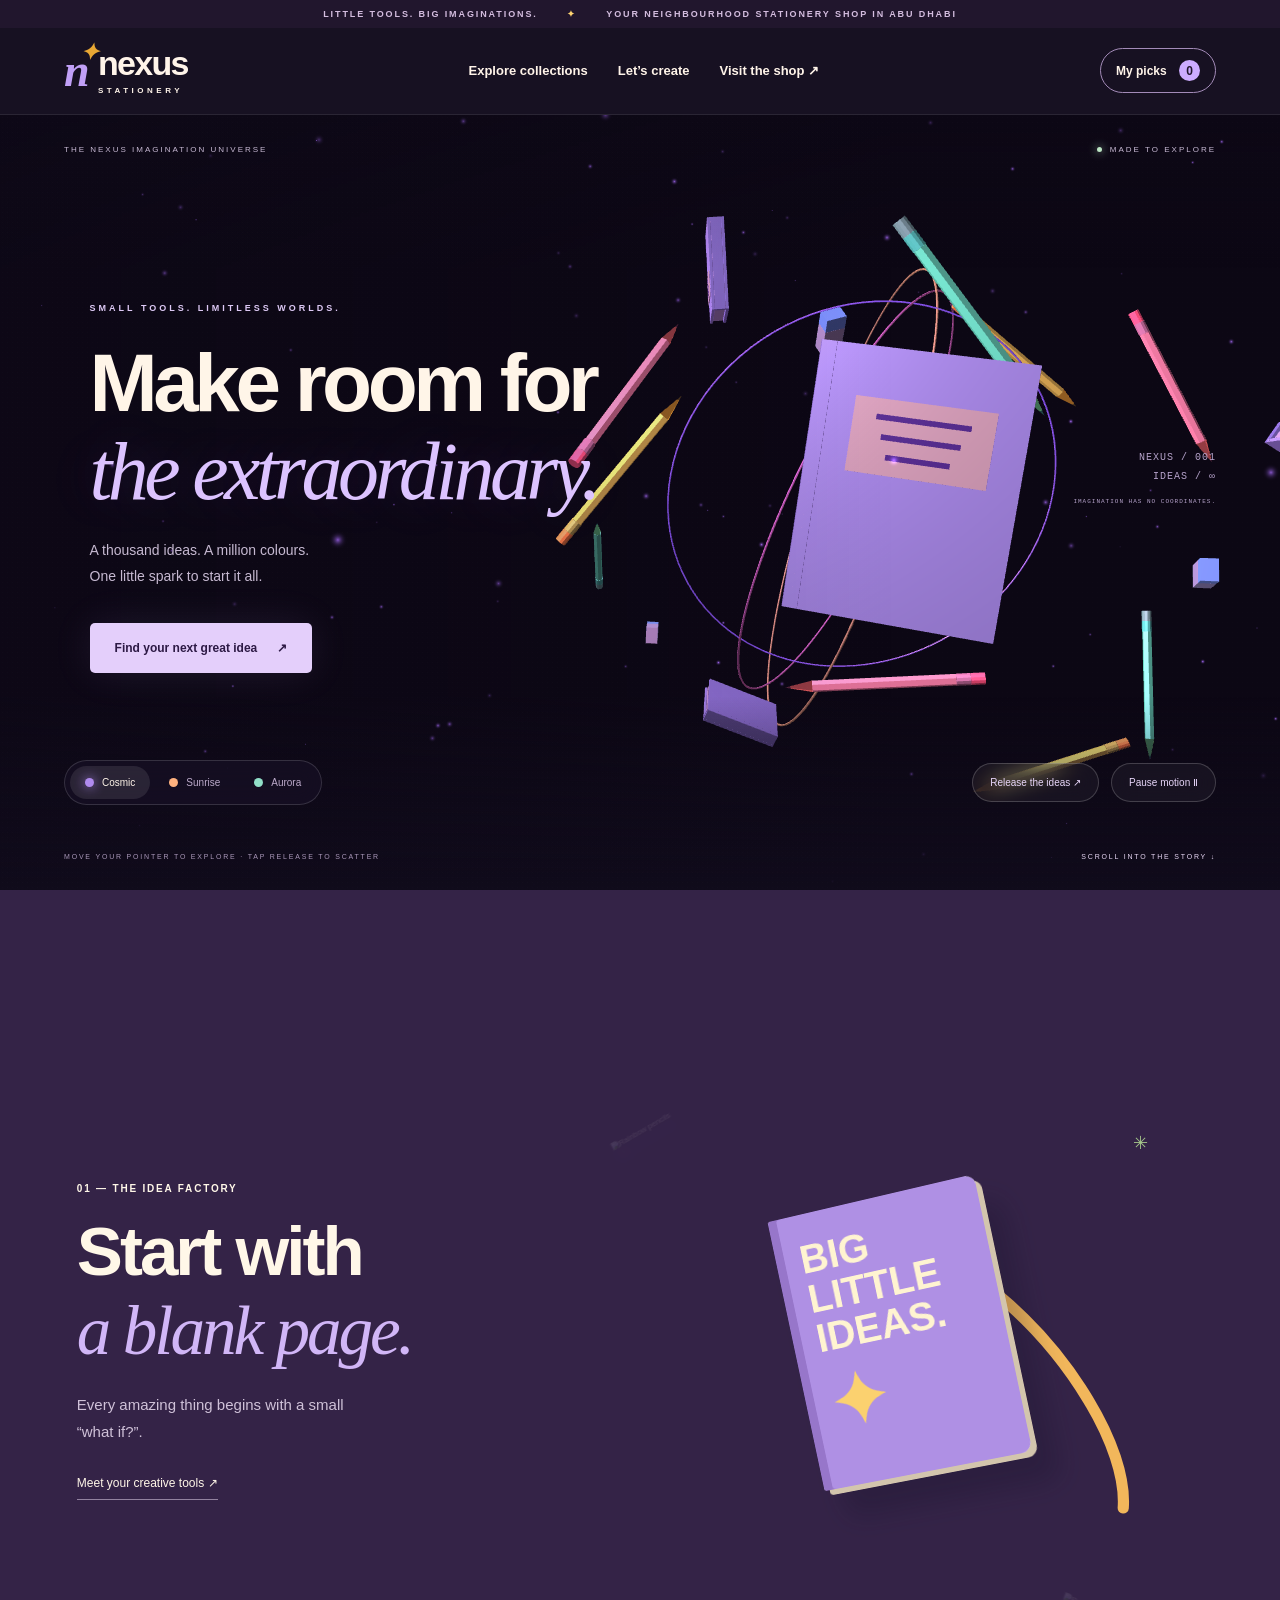
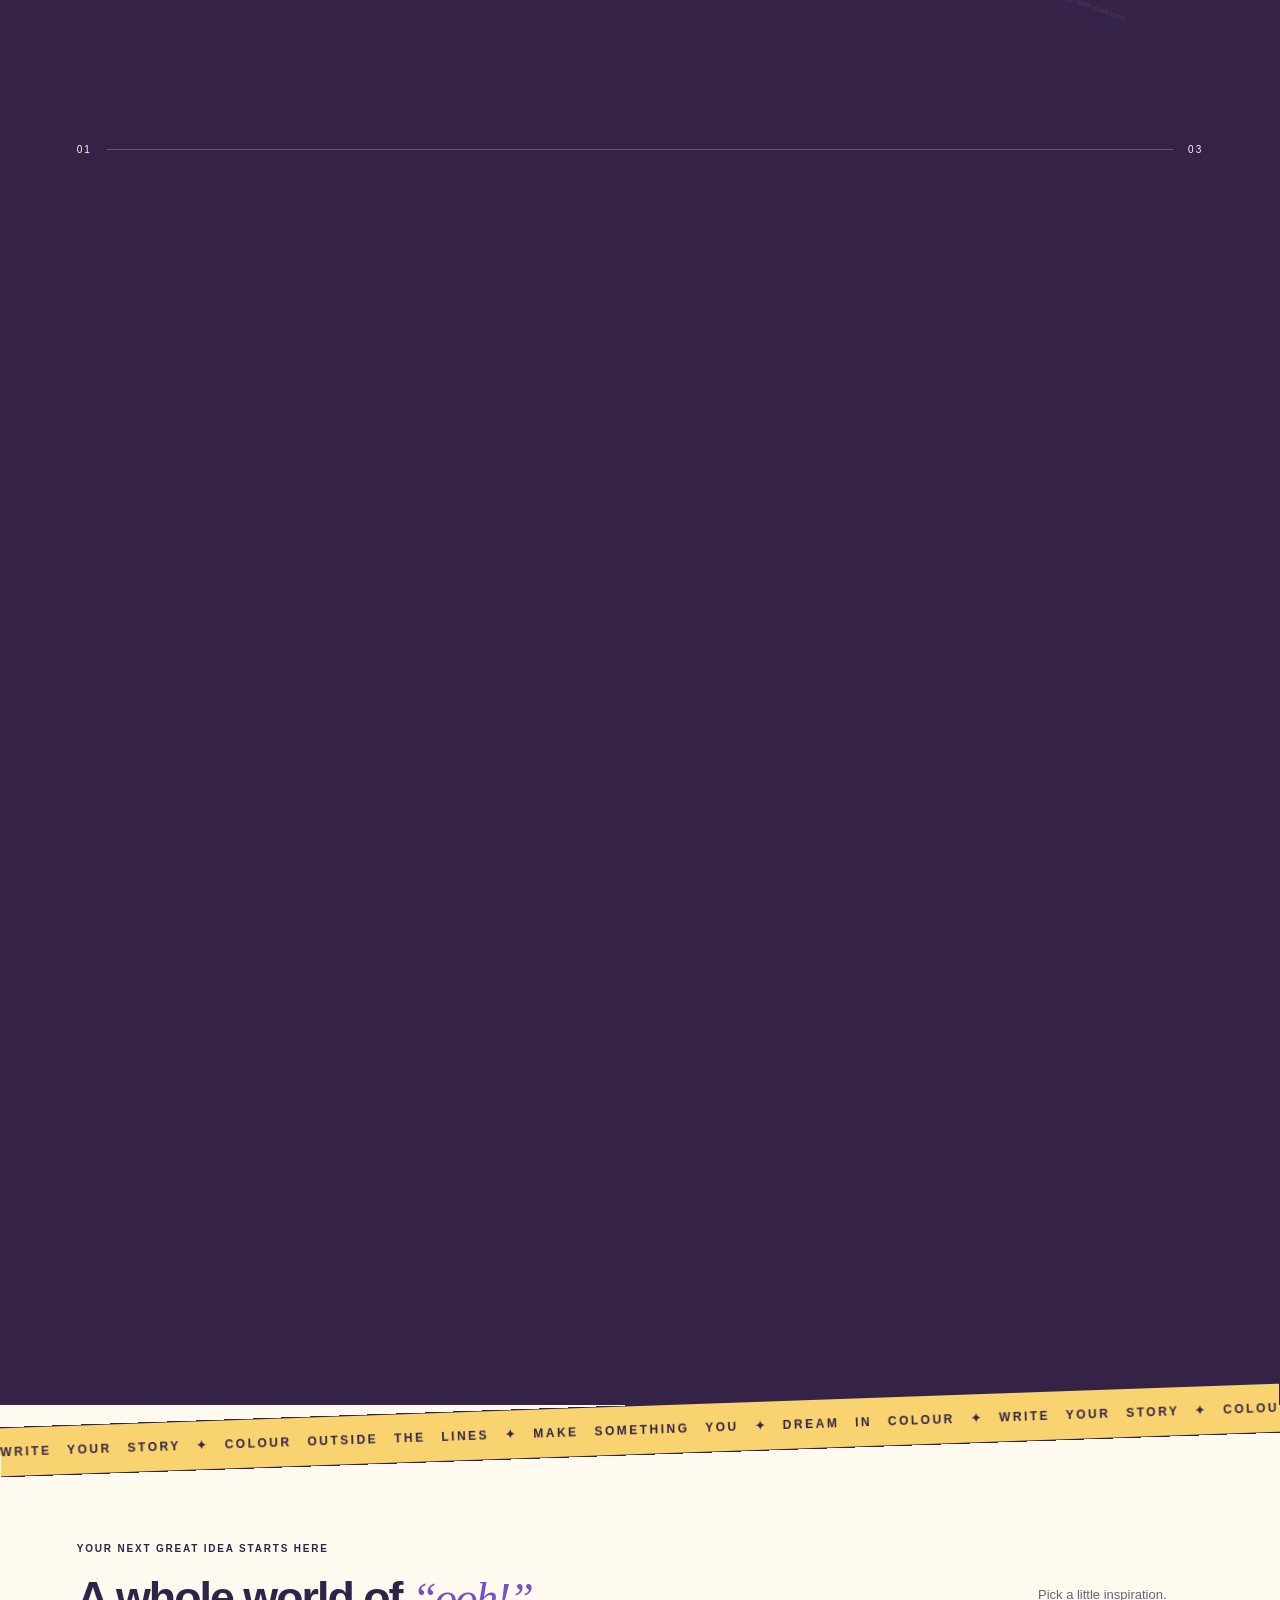
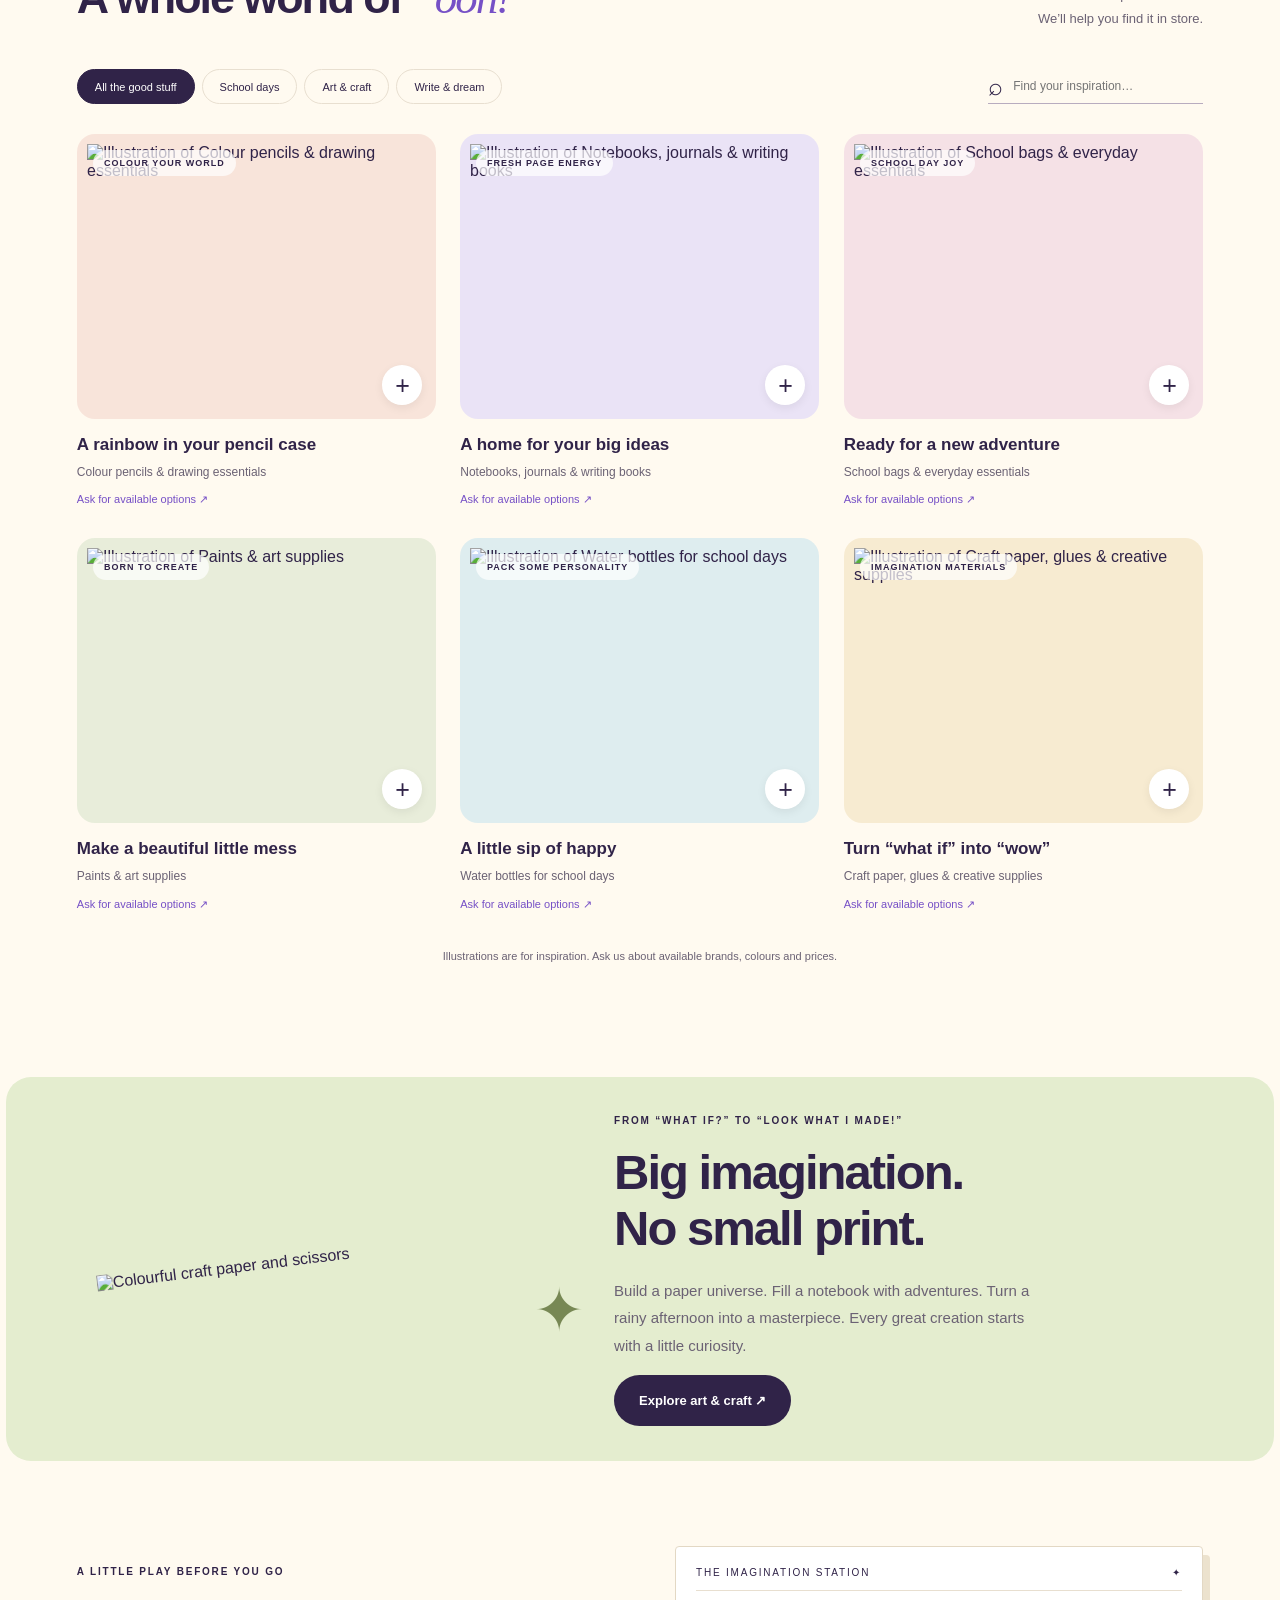
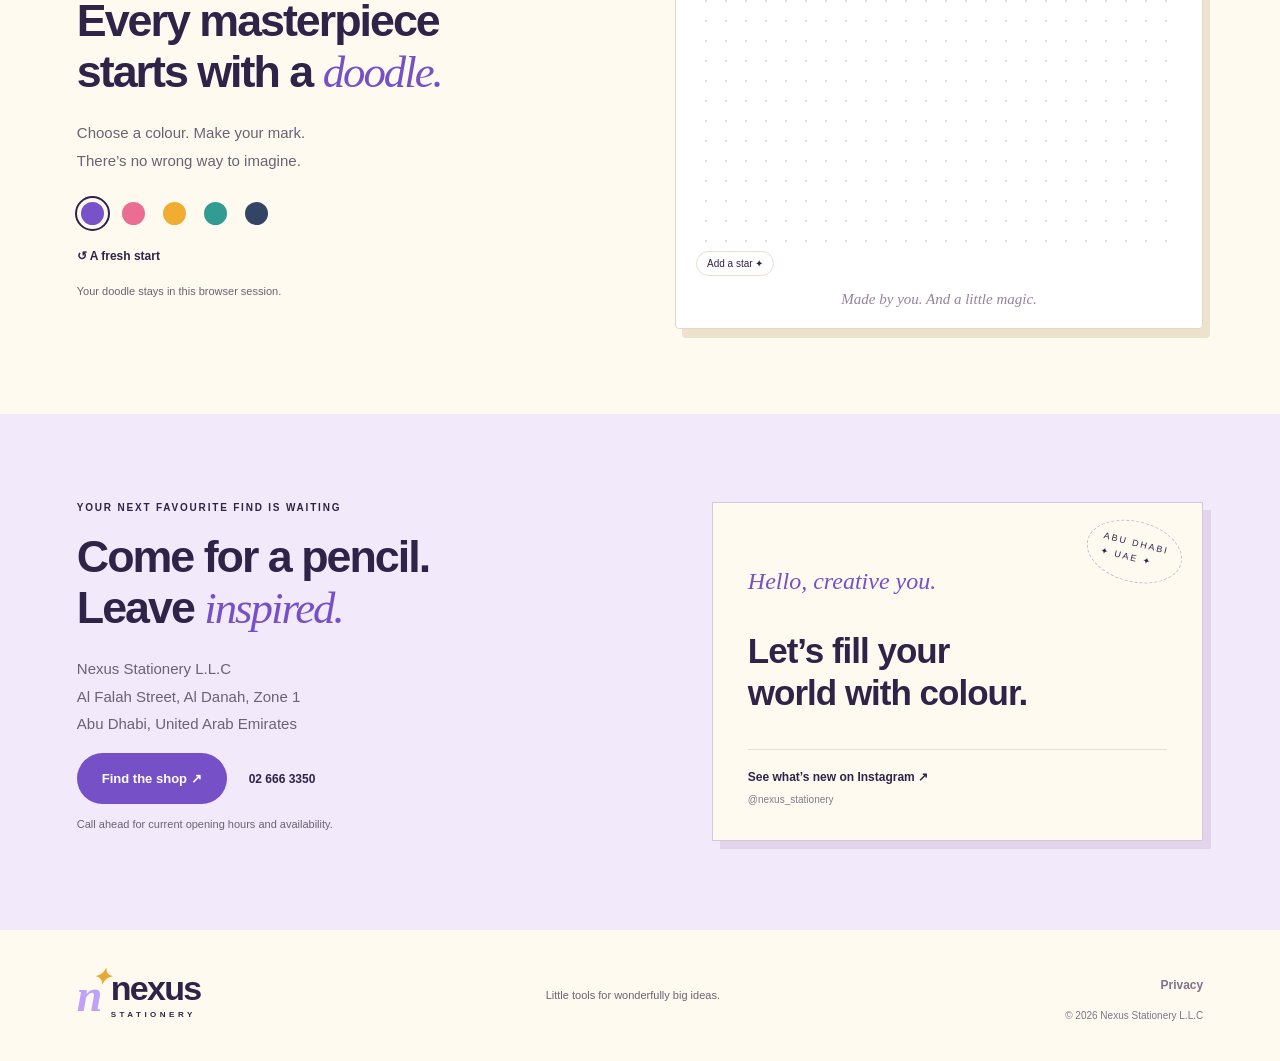
==== index.html @ fa3d4d72 "Add files via upload" ====
<!doctype html><html lang="en"><head><meta charset="utf-8"><meta name="viewport" content="width=device-width, initial-scale=1"><title>Nexus Stationery | A little colour. A lot of possibility.</title><meta name="description" content="Explore school essentials, notebooks, art and craft supplies at Nexus Stationery, Al Falah Street, Abu Dhabi. Create your enquiry list and visit the shop."><meta name="theme-color" content="#fff9ed"><link rel="icon" href="assets/favicon.svg"><link rel="stylesheet" href="style.css"><script src="config.js" defer></script><script src="app.js" defer></script><script src="motion.js" defer></script><link rel="stylesheet" href="motion.css"><link rel="stylesheet" href="universe.css"><script src="universe-software.js" defer></script><script src="universe.js" defer></script></head><body>
<a class="skip" href="#collections">Skip to collections</a><div class="announcement">LITTLE TOOLS. BIG IMAGINATIONS. <span>✦</span> YOUR NEIGHBOURHOOD STATIONERY SHOP IN ABU DHABI</div>
<header><a class="logo" href="#" aria-label="Nexus Stationery home"><span class="logo-icon">n<span>✦</span></span><span>nexus<small>STATIONERY</small></span></a><nav aria-label="Main navigation"><a href="#collections">Explore collections</a><a href="#play">Let’s create</a><a href="#visit">Visit the shop ↗</a></nav><button class="bag-button" id="openBag">My picks <span id="bagCount">0</span></button></header>
<main><section class="universe" id="universe" aria-label="Interactive 3D stationery universe"><canvas id="universeCanvas" aria-label="Animated three-dimensional pencils and notebooks. Use the controls below to change the scene."></canvas><div class="universe-fallback" aria-hidden="true"><img src="assets/pencils.svg" alt=""><img src="assets/notebooks.svg" alt=""><img src="assets/paint.svg" alt=""></div><div class="universe-grain"></div><div class="universe-top"><span>THE NEXUS IMAGINATION UNIVERSE</span><span class="live-label"><i></i> MADE TO EXPLORE</span></div><div class="universe-copy"><div class="eyebrow">SMALL TOOLS. LIMITLESS WORLDS.</div><h1>Make room for<br><em>the extraordinary.</em></h1><p>A thousand ideas. A million colours.<br>One little spark to start it all.</p><a class="button universe-cta" href="#collections">Find your next great idea <span>↗</span></a></div><div class="universe-coordinate" aria-hidden="true">NEXUS / 001<br>IDEAS / ∞<br><span>IMAGINATION HAS NO COORDINATES.</span></div><div class="universe-controls"><div class="world-buttons" role="group" aria-label="Choose colour world"><button class="active" data-world="0" aria-pressed="true"><span class="world-dot violet"></span>Cosmic</button><button data-world="1" aria-pressed="false"><span class="world-dot peach"></span>Sunrise</button><button data-world="2" aria-pressed="false"><span class="world-dot mint"></span>Aurora</button></div><div class="universe-actions"><button id="burstUniverse">Release the ideas ↗</button><button id="pauseUniverse" aria-pressed="false">Pause motion Ⅱ</button></div></div><div class="universe-bottom"><span id="universeHint">MOVE YOUR POINTER TO EXPLORE · TAP RELEASE TO SCATTER</span><a href="#story">SCROLL INTO THE STORY ↓</a></div></section><section class="story-scroll" id="story"><div class="story-sticky"><div class="story-caption"><div class="eyebrow">01 — THE IDEA FACTORY</div><h2 id="storyTitle">Start with<br><em>a blank page.</em></h2><p id="storyDescription">Every amazing thing begins with a small “what if?”.</p><a href="#collections" class="story-link">Meet your creative tools ↗</a></div><div class="story-world" aria-label="Scroll animation of a notebook opening and colours spreading"><div class="colour-cloud cloud-one"></div><div class="colour-cloud cloud-two"></div><svg class="story-strokes" viewBox="0 0 600 600" aria-hidden="true"><path class="stroke-one" d="M70 380C-30 120 500 15 510 250S65 550 160 290S560 340 550 480"/><path class="stroke-two" d="M90 170Q350 500 500 100"/></svg><div class="story-book"><div class="story-page"><span>hello,<br><b>possibility.</b></span><div class="page-doodle">✦</div><small>MADE OF IDEAS. MADE BY YOU.</small></div><div class="story-cover"><span>BIG<br>LITTLE<br>IDEAS.</span><b>✦</b></div></div><img class="story-tool tool-one" src="assets/pencils.svg" alt="Rainbow pencils"><img class="story-tool tool-two" src="assets/craft.svg" alt="Paper craft tools"><span class="story-star">✳</span></div><div class="story-progress"><span id="storyNumber">01</span><div><i></i></div><span>03</span></div></div></section><div class="ticker" aria-hidden="true"><div>WRITE YOUR STORY ✦ COLOUR OUTSIDE THE LINES ✦ MAKE SOMETHING YOU ✦ DREAM IN COLOUR ✦ WRITE YOUR STORY ✦ COLOUR OUTSIDE THE LINES ✦ MAKE SOMETHING YOU ✦ DREAM IN COLOUR ✦</div></div>
<section class="collections section" id="collections"><div class="section-heading"><div><div class="eyebrow">YOUR NEXT GREAT IDEA STARTS HERE</div><h2>A whole world of <em>“ooh!”</em></h2></div><p>Pick a little inspiration.<br>We’ll help you find it in store.</p></div><div class="catalog-tools"><div class="filters" role="group" aria-label="Filter collections"><button class="active" data-filter="All" aria-pressed="true">All the good stuff</button><button data-filter="School" aria-pressed="false">School days</button><button data-filter="Art" aria-pressed="false">Art & craft</button><button data-filter="Writing" aria-pressed="false">Write & dream</button></div><label class="search"><span aria-hidden="true">⌕</span><input type="search" id="search" placeholder="Find your inspiration…" aria-label="Search collections"></label></div><div id="products" class="products"></div><p class="catalog-note">Illustrations are for inspiration. Ask us about available brands, colours and prices.</p></section>
<section class="creative-banner section"><div class="banner-art"><img src="assets/craft.svg" alt="Colourful craft paper and scissors" loading="lazy"><span>✦</span></div><div><div class="eyebrow">FROM “WHAT IF?” TO “LOOK WHAT I MADE!”</div><h2>Big imagination.<br>No small print.</h2><p>Build a paper universe. Fill a notebook with adventures. Turn a rainy afternoon into a masterpiece. Every great creation starts with a little curiosity.</p><button class="button dark" id="artFilter">Explore art & craft ↗</button></div></section>
<section class="play-section section" id="play"><div class="play-copy"><div class="eyebrow">A LITTLE PLAY BEFORE YOU GO</div><h2>Every masterpiece<br>starts with a <em>doodle.</em></h2><p>Choose a colour. Make your mark.<br>There’s no wrong way to imagine.</p><div class="swatches" role="group" aria-label="Drawing colours"><button style="--swatch:#7951c9" data-color="#7951c9" aria-label="Purple" aria-pressed="true" class="selected"></button><button style="--swatch:#eb6d94" data-color="#eb6d94" aria-label="Pink" aria-pressed="false"></button><button style="--swatch:#f0ad32" data-color="#f0ad32" aria-label="Yellow" aria-pressed="false"></button><button style="--swatch:#329c92" data-color="#329c92" aria-label="Teal" aria-pressed="false"></button><button style="--swatch:#344465" data-color="#344465" aria-label="Navy" aria-pressed="false"></button></div><button class="text-button" id="clearCanvas">↺ A fresh start</button><p class="small">Your doodle stays in this browser session.</p></div><div class="drawing-paper"><div class="paper-top"><span>THE IMAGINATION STATION</span><span>✦</span></div><canvas id="doodle" aria-label="Freehand doodle canvas. Use a mouse or touch to draw."></canvas><button id="stamp" class="stamp">Add a star ✦</button><span class="paper-caption">Made by you. And a little magic.</span></div></section>
<section class="visit section" id="visit"><div><div class="eyebrow">YOUR NEXT FAVOURITE FIND IS WAITING</div><h2>Come for a pencil.<br>Leave <em>inspired.</em></h2><p>Nexus Stationery L.L.C<br>Al Falah Street, Al Danah, Zone 1<br>Abu Dhabi, United Arab Emirates</p><div class="visit-actions"><a class="button primary" href="https://www.google.com/maps/search/?api=1&query=Nexus+Stationery+Al+Falah+Abu+Dhabi" target="_blank" rel="noopener">Find the shop ↗</a><a class="text-button" href="tel:+97126663350">02 666 3350</a></div><p class="small">Call ahead for current opening hours and availability.</p></div><div class="visit-card"><span class="postmark">ABU DHABI<br>✦ UAE ✦</span><span class="handwritten">Hello, creative you.</span><h3>Let’s fill your<br>world with colour.</h3><a href="https://www.instagram.com/nexus_stationery/" target="_blank" rel="noopener">See what’s new on Instagram ↗<small>@nexus_stationery</small></a></div></section></main>
<footer><a class="logo" href="#"><span class="logo-icon">n<span>✦</span></span><span>nexus<small>STATIONERY</small></span></a><p>Little tools for wonderfully big ideas.</p><div><button id="privacyButton" class="text-button">Privacy</button><span>© <span id="year"></span> Nexus Stationery L.L.C</span></div></footer>
<dialog id="bagDialog"><div class="dialog-head"><div><div class="eyebrow">YOUR LITTLE COLLECTION</div><h2>Happy picks <span>✦</span></h2></div><button class="close" data-close="bagDialog" aria-label="Close enquiry bag">×</button></div><p>Save your favourites, then ask us about prices and availability. This is an enquiry list, not a placed order.</p><div id="bagItems"></div><label class="notes-label" for="notes">Anything else? <span>(optional)</span></label><textarea id="notes" maxlength="700" placeholder="Preferred colours, brand, or your school list…"></textarea><button id="copyEnquiry" class="button primary wide">Copy my enquiry ↗</button><a id="enquiryLink" class="button outline wide" href="https://www.instagram.com/nexus_stationery/" target="_blank" rel="noopener">Open Instagram to send enquiry ↗</a><p class="small">Copy your list and paste it into a message to the shop. Availability, payment and collection or delivery are confirmed directly with the shop.</p><textarea id="copyFallback" readonly hidden aria-label="Your enquiry text"></textarea></dialog>
<dialog id="privacyDialog"><div class="dialog-head"><h2>Your privacy</h2><button class="close" data-close="privacyDialog" aria-label="Close privacy information">×</button></div><p>This website uses no analytics or advertising cookies. Your enquiry bag is saved only in this browser’s local storage. Doodles and enquiry notes are not uploaded to a server.</p><p>When you choose to open Instagram, maps or WhatsApp (if enabled), those services apply their own privacy policies. No enquiry is sent automatically.</p><button id="clearData" class="button outline">Clear my saved picks</button></dialog><div id="toast" role="status" aria-live="polite"></div><div id="confetti" aria-hidden="true"></div></body></html>
---- style.css ----
:root{--ink:#302348;--purple:#7650c6;--pink:#e97b9b;--cream:#fffaf0;--line:#e8dfd0}*{box-sizing:border-box}html{scroll-behavior:smooth;scroll-padding-top:110px}body{margin:0;background:var(--cream);color:var(--ink);font-family:"Trebuchet MS",Arial,sans-serif}button,input,textarea{font:inherit}button,a{-webkit-tap-highlight-color:transparent}button{cursor:pointer}a{color:inherit;text-decoration:none}button:focus-visible,a:focus-visible,input:focus-visible,textarea:focus-visible{outline:3px solid #a17ae5;outline-offset:5px}button{color:inherit}.announcement{background:#7650c6;color:white;text-align:center;font-size:10px;font-weight:bold;letter-spacing:1.9px;padding:12px 20px}.announcement span{padding:0 25px;color:#ffd471}header{max-width:1440px;margin:auto;display:flex;align-items:center;justify-content:space-between;padding:23px 6%;gap:25px}.logo{display:flex;align-items:center;gap:10px;font-size:34px;font-weight:900;letter-spacing:-1.7px;line-height:.9}.logo small{display:block;font-size:8px;letter-spacing:3.5px;margin-top:8px}.logo-icon{position:relative;font-size:46px;color:var(--purple);font-family:Georgia,serif;font-style:italic}.logo-icon span{position:absolute;font-size:23px;color:#e9a834;top:-7px;right:-9px}nav{display:flex;gap:30px;font-size:13px;font-weight:bold}nav a:hover{color:var(--purple)}.bag-button{background:none;border:1px solid var(--ink);border-radius:24px;padding:11px 15px;font-size:12px;font-weight:bold}.bag-button span{display:inline-grid;place-items:center;background:var(--ink);color:white;width:21px;height:21px;border-radius:50%;margin-left:9px}.hero{max-width:1440px;margin:auto;display:grid;grid-template-columns:1fr 1fr;min-height:610px;padding:45px 6% 60px;align-items:center;overflow:hidden}.eyebrow{font-size:10px;font-weight:bold;letter-spacing:1.8px;line-height:1.7}.little-star{font-size:20px;color:#d29b36;margin-right:7px}h1{font-size:clamp(60px,7vw,104px);letter-spacing:-6px;line-height:1.03;margin:24px 0;font-weight:900}.purple{color:var(--purple)}.pink{color:var(--pink)}.sun{position:relative}.sun:before{content:'✧';position:absolute;top:-.45em;left:-.12em;color:#edb040;font-size:.65em}p{font-size:15px;line-height:1.85;color:#6b6274}.hero-copy>p{max-width:390px}.hero-actions{display:flex;align-items:center;gap:20px;margin-top:30px;flex-wrap:wrap}.button{display:inline-flex;justify-content:center;align-items:center;gap:20px;border-radius:40px;padding:17px 24px;font-size:13px;font-weight:bold;border:1px solid transparent;transition:transform .2s,box-shadow .2s}.button:hover{transform:translateY(-3px);box-shadow:0 7px 0 #30234816}.primary{background:var(--purple);color:white}.dark{background:var(--ink);color:white}.outline{background:transparent;border-color:var(--line)}.text-button{border:0;background:none;padding:8px 0;font-size:12px;font-weight:bold}.text-button:hover{text-decoration:underline}.hero-note{font-size:11px;margin-top:35px;color:#756b79}.hero-note span{font-size:25px;margin-right:8px}.hero-art{height:470px;position:relative}.orbit{width:400px;height:400px;background:#eee3f9;border-radius:50%;position:absolute;left:15%;top:6%;background-image:radial-gradient(#c6b0e5 1px,transparent 1px);background-size:19px 19px}.hero-art img{position:absolute;filter:drop-shadow(0 16px 14px #5c397b13)}.hero-book{width:350px;left:18%;top:55px;z-index:2;--r:-5deg}.hero-pencil{width:235px;left:-7%;top:0;--r:-22deg;animation-delay:-2s!important;z-index:3}.hero-paint{width:250px;right:-12%;bottom:-12px;--r:15deg;animation-delay:-4s!important;z-index:3}.floating{animation:float 6s ease-in-out infinite}.star{position:absolute;color:#e7b149;z-index:4}.star1{font-size:65px;right:10%;top:3%;animation:spin 20s linear infinite}.star2{font-size:56px;left:4%;bottom:10%}.scribble{position:absolute;right:-4%;top:100px;font:italic 23px Georgia;transform:rotate(12deg);z-index:5}.sticker{position:absolute;bottom:25px;left:22%;border:1px dashed #8b8055;background:#ffe391;width:112px;height:112px;border-radius:50%;display:flex;flex-direction:column;justify-content:center;text-align:center;transform:rotate(-15deg);z-index:5;font-size:23px}.sticker b{font-size:12px}.loop{position:absolute;bottom:0;right:40%;font-size:100px;color:#aa92d0;transform:rotate(-20deg)}.ticker{overflow:hidden;background:#f9d36f;border-top:1px solid #302348;border-bottom:1px solid #302348;transform:rotate(-1deg);padding:17px 0}.ticker div{width:max-content;font-weight:bold;letter-spacing:2.5px;font-size:12px;word-spacing:10px;animation:marquee 40s linear infinite}.section{max-width:1440px;margin:auto;padding:85px 6%}.section-heading{display:flex;justify-content:space-between;align-items:end;gap:25px}h2{font-size:clamp(30px,3.5vw,49px);letter-spacing:-2px;line-height:1.15;margin:15px 0 20px}h2 em{font-family:Georgia,serif;font-weight:normal;color:var(--purple)}.section-heading p{font-size:13px}.catalog-tools{display:flex;justify-content:space-between;gap:20px;flex-wrap:wrap;margin:25px 0 30px}.filters{display:flex;gap:7px;flex-wrap:wrap}.filters button{border:1px solid var(--line);border-radius:25px;padding:10px 17px;background:transparent;font-size:11px}.filters button.active{background:var(--ink);color:white;border-color:var(--ink)}.search{display:flex;align-items:center;border-bottom:1px solid #b8acbf;gap:10px}.search span{font-size:25px}.search input{border:0;background:none;padding:10px 0;width:190px;font-size:12px;color:var(--ink)}.products{display:grid;grid-template-columns:repeat(3,1fr);gap:32px 24px}.product-image{position:relative;border-radius:18px;overflow:hidden;height:285px;background:var(--bg)}.product-image img{width:100%;height:100%;object-fit:contain;padding:10px;transition:transform .5s}.product:hover img{transform:translateY(-9px) rotate(-4deg) scale(1.04)}.product-tag{position:absolute;top:16px;left:16px;font-size:9px;font-weight:bold;letter-spacing:1px;background:#ffffffb5;border-radius:20px;padding:8px 11px}.add{position:absolute;right:14px;bottom:14px;width:40px;height:40px;background:white;border:0;border-radius:50%;font-size:25px;box-shadow:0 3px 10px #0001}.add:hover{background:var(--purple);color:white}.product h3{font-size:17px;margin:16px 0 6px}.product p{font-size:12px;margin:0}.availability{display:block;color:var(--purple);font-size:11px;margin-top:10px}.catalog-note{font-size:11px;text-align:center;margin-top:28px}.creative-banner{max-width:1268px;background:#e4edcf;border-radius:25px;display:grid;grid-template-columns:1fr 1.1fr;padding:35px 7%;align-items:center;margin:15px auto 0}.creative-banner p{max-width:430px}.banner-art{position:relative}.banner-art img{width:90%;max-width:360px;transform:rotate(-7deg)}.banner-art span{position:absolute;right:30px;top:15px;font-size:60px;color:#778854}.creative-banner h2{font-size:49px}.play-section{display:grid;grid-template-columns:1fr 1fr;align-items:center;gap:70px}.swatches{display:flex;gap:10px;margin:24px 0 12px}.swatches button{width:31px;height:31px;border-radius:50%;border:4px solid var(--cream);background:var(--swatch)}.swatches .selected{outline:2px solid var(--ink)}.small{font-size:11px;line-height:1.7}.drawing-paper{position:relative;transform:rotate(2deg);border:1px solid #e3d8c4;border-radius:4px;background:white;box-shadow:7px 9px 0 #ece2ce;padding:20px}.paper-top{display:flex;justify-content:space-between;font-size:10px;letter-spacing:1.8px;border-bottom:1px solid var(--line);padding-bottom:12px}.drawing-paper canvas{display:block;width:100%;height:260px;touch-action:none;background-image:radial-gradient(#ddd 1px,transparent 1px);background-size:20px 20px;cursor:crosshair}.paper-caption{display:block;text-align:center;font:italic 15px Georgia;color:#94849d;margin-top:15px}.stamp{border:1px solid var(--line);background:white;border-radius:20px;font-size:10px;padding:6px 10px}.visit{background:#f2eafa;display:grid;grid-template-columns:1.15fr 1fr;gap:70px;align-items:center}.visit-actions{display:flex;gap:22px;align-items:center;flex-wrap:wrap}.visit-card{position:relative;background:#fffaf0;padding:65px 35px 35px;transform:rotate(-4deg);border:1px solid #d7c7de;box-shadow:8px 8px 0 #e2d5eb}.postmark{position:absolute;right:20px;top:18px;font-size:9px;line-height:1.7;letter-spacing:2px;border:1px dashed #cbb8d8;border-radius:50%;padding:14px;transform:rotate(14deg)}.handwritten{font:italic 24px Georgia;color:var(--purple)}.visit-card h3{font-size:35px;letter-spacing:-1px;line-height:1.2}.visit-card a{font-size:12px;font-weight:bold;border-top:1px solid var(--line);display:block;padding-top:20px}.visit-card small{display:block;margin-top:10px;font-weight:normal;color:#87798e}footer{max-width:1440px;margin:auto;display:flex;align-items:center;gap:30px;justify-content:space-between;padding:40px 6%}footer p{font-size:11px}footer>div{display:flex;flex-direction:column;font-size:10px;color:#807389;align-items:end;gap:10px}dialog{border:0;border-radius:22px;color:var(--ink);background:var(--cream);width:min(560px,94vw);max-height:90dvh;padding:30px;box-shadow:0 20px 100px #23113630}dialog::backdrop{background:#30234870;backdrop-filter:blur(4px)}.dialog-head{display:flex;justify-content:space-between;align-items:start}.dialog-head h2{font-size:32px}.close{border:0;background:none;font-size:30px;padding:0 5px}.dialog-head h2 span{color:#d5a644}dialog p{font-size:12px}.bag-row{display:flex;align-items:center;gap:12px;border-top:1px solid var(--line);padding:12px 0}.bag-row img{width:50px;height:60px;border-radius:8px;background:#eee5f5}.bag-row b{font-size:13px}.bag-row .quantity{display:flex;align-items:center;gap:12px;margin-left:auto}.quantity button{border:1px solid var(--line);border-radius:50%;background:white;width:28px;height:28px}.remove{border:0;background:none;font-size:11px}.notes-label{display:block;font-size:12px;margin:22px 0 10px}.notes-label span{color:#807389}textarea{width:100%;border:1px solid var(--line);border-radius:10px;background:white;padding:12px;min-height:85px;resize:vertical;font-size:12px}.wide{width:100%;margin-top:12px}#toast{position:fixed;bottom:22px;left:50%;transform:translate(-50%,20px);background:var(--ink);color:white;border-radius:30px;padding:14px 25px;font-size:12px;opacity:0;pointer-events:none;z-index:100;transition:.3s;width:max-content;max-width:90vw}#toast.visible{transform:translate(-50%,0);opacity:1}#confetti{position:fixed;inset:0;pointer-events:none;z-index:99;overflow:hidden}.confetto{position:absolute;animation:fall 1.7s ease-out forwards}.skip{position:absolute;left:10px;top:-100px;background:white;z-index:200;padding:15px}.skip:focus{top:10px}.empty{grid-column:1/-1;text-align:center;padding:40px}body.modal-open{overflow:hidden}@keyframes float{0%,100%{transform:translateY(0) rotate(var(--r,0deg))}50%{transform:translateY(-18px) rotate(calc(var(--r,0deg) + 3deg))}}@keyframes spin{to{transform:rotate(360deg)}}@keyframes marquee{to{transform:translateX(-50%)}}@keyframes fall{from{transform:translateY(-30px) rotate(0);opacity:1}to{transform:translateY(95vh) rotate(340deg);opacity:0}}@media(min-width:1600px){.hero{min-height:680px}}@media(max-width:950px){nav{gap:15px;font-size:11px}h1{font-size:70px}.hero-art{transform:scale(.85);transform-origin:center}.hero{padding-top:15px;min-height:540px}.hero-actions{gap:10px}.products{gap:25px 15px}.product-image{height:230px}.creative-banner{margin:0 5%}.creative-banner h2{font-size:38px}.play-section,.visit{gap:35px}.hero-book{left:4%}.hero-pencil{left:-25%}.orbit{left:0}.scribble{right:-15%}}@media(max-width:650px){.announcement{font-size:8px;letter-spacing:1px;line-height:1.8}.announcement span{padding:0 6px}header{padding:22px 6%;flex-wrap:wrap;gap:20px}.logo{font-size:29px}nav{order:3;width:100%;justify-content:space-between;padding-top:6px}h1{font-size:70px;letter-spacing:-4px}.hero{grid-template-columns:1fr;padding:20px 6% 30px}.hero-copy>p{font-size:14px;max-width:360px}.hero-art{height:365px;transform:scale(.85);margin:0 -5%}.hero-book{width:310px;left:15%;top:25px}.hero-pencil{width:190px;left:-2%;top:-10px}.hero-paint{width:210px;right:-5%;bottom:-35px}.orbit{height:320px;width:320px;left:15%;top:4%}.scribble{right:-3%;top:70px;font-size:20px}.sticker{left:14%;bottom:-15px;width:95px;height:95px}.hero-note{margin-top:20px}.star1{right:8%}.star2{left:-1%;bottom:0}.section{padding:55px 6%}.section-heading{display:block}.section-heading p{margin:0 0 20px}h2{font-size:35px}.catalog-tools{margin-top:20px}.search{width:100%}.search input{width:100%}.filters{gap:6px}.filters button{font-size:10px;padding:9px 11px}.products{grid-template-columns:repeat(2,1fr);gap:25px 14px}.product-image{height:185px;border-radius:13px}.product-image img{padding:0}.product h3{font-size:14px}.product p{font-size:11px}.product-tag{font-size:7px;padding:6px;top:10px;left:10px}.add{width:32px;height:32px;font-size:21px;bottom:10px;right:10px}.creative-banner{grid-template-columns:1fr;padding:30px 7%}.banner-art{text-align:center;height:220px}.banner-art img{height:240px;width:240px}.creative-banner h2{font-size:36px}.play-section,.visit{grid-template-columns:1fr;gap:30px}.drawing-paper{margin:5px 4px 15px}.visit-card{margin:15px 5px}.visit-card h3{font-size:32px}footer{flex-wrap:wrap;padding:35px 6%;gap:18px}footer>div{align-items:start;width:100%}.hero-actions .button{padding:15px 20px}dialog{padding:23px}.bag-row{gap:7px}.bag-row b{font-size:11px}.bag-row .quantity{gap:7px}.remove{font-size:10px}}@media(prefers-reduced-motion:reduce){*,*::before,*::after{animation:none!important;transition:none!important;scroll-behavior:auto!important}.confetto{display:none}}
@media(max-width:650px){h1{font-size:clamp(44px,13.5vw,60px);letter-spacing:-3px}.hero-copy .eyebrow{font-size:9px;letter-spacing:1.3px}}
---- motion.css ----
/* Original motion direction: an imaginative desk, opening into a paper universe. */
body{overflow-x:clip}header{position:relative;z-index:20}.motion-hero{position:relative;display:block;max-width:none;min-height:960px;padding:45px 6% 0;background:#f9f4e9;isolation:isolate;overflow:hidden}.motion-hero .hero-copy{position:relative;text-align:center;z-index:5;pointer-events:none}.motion-hero .hero-copy a,.motion-hero .hero-copy button{pointer-events:auto}.motion-hero h1{font-size:clamp(52px,6.7vw,100px);line-height:.96;letter-spacing:-5px;margin:28px auto 24px}.motion-hero h1 .line{display:block}.motion-hero h1 .line:first-child{font-size:.65em;letter-spacing:-3px;margin-bottom:8px}.dream-word{color:#7852cf;font-family:Georgia,serif;font-style:italic;font-weight:normal}.period{color:#f1809e}.motion-hero .hero-copy>p{max-width:none;margin:20px auto}.motion-hero .hero-actions{justify-content:center;margin-top:23px}.scroll-hint{margin-top:27px;font-size:8px;letter-spacing:2px;display:flex;align-items:center;justify-content:center;gap:12px}.scroll-hint>span{border:1px solid #b4a6bb;border-radius:20px;width:22px;height:32px;display:grid;place-items:center;font-size:16px;animation:hint 2s ease-in-out infinite}.desk{height:480px;position:relative;max-width:1080px;margin:-10px auto 0;perspective:1100px;transform-style:preserve-3d;--mx:0;--my:0;--remix:0}.desk-halo{position:absolute;width:680px;height:360px;left:50%;top:80px;transform:translateX(-50%);background:radial-gradient(ellipse,#e2d6fb 0%,#f7f0e7 68%,transparent 70%);border-radius:50%}.desk-grid{position:absolute;inset:25px 0 -80px;background-image:linear-gradient(#77628c12 1px,transparent 1px),linear-gradient(90deg,#77628c12 1px,transparent 1px);background-size:38px 38px;transform:rotateX(60deg);mask-image:radial-gradient(ellipse,black,transparent 70%)}.desk-object{position:absolute;will-change:transform}.notebook-object{width:240px;height:300px;left:calc(50% - 120px);top:70px;transform:rotateX(calc(25deg + var(--my)*-7deg)) rotateY(calc(-15deg + var(--mx)*12deg)) rotateZ(-12deg);transform-style:preserve-3d;filter:drop-shadow(15px 30px 18px #35245630)}.book-pages,.book-cover{position:absolute;inset:0;border-radius:5px 15px 15px 5px}.book-pages{background:repeating-linear-gradient(to bottom,#fffdf4 0 4px,#e2d8c7 4px 5px);transform:translateZ(-10px);padding:25px}.book-pages>span{display:block;color:#9d80cb;font-size:25px;font-weight:bold}.book-pages svg{width:100%;fill:none;stroke:#ee8b9d;stroke-width:7}.book-cover{background:#9f87dc;box-shadow:inset 10px 0 0 #8b6cc9,inset 12px 0 0 #baa2ea;transform-origin:left;transform:rotateY(calc(-10deg - var(--mx)*12deg - var(--remix)*40deg));transition:transform .25s ease-out;backface-visibility:hidden;padding:25px 25px 20px;color:#fff8df;display:flex;flex-direction:column;justify-content:space-between}.book-cover strong{font-size:65px;line-height:.9;letter-spacing:-4px}.book-cover strong span{color:#ffda70}.book-cover small{font-size:7px;letter-spacing:1px}.cover-star{position:absolute;right:20px;bottom:43px;font-size:75px;color:#ffda70}.desk-pencil{position:absolute;left:calc(50% - 270px + var(--i)*22px);top:75px;width:17px;height:245px;border-radius:6px 6px 0 0;background:linear-gradient(90deg,#ffffff50,transparent 40%,#0002),var(--pc);transform-origin:50% 100%;transform:translate(calc(var(--mx)*-20px),calc(var(--my)*-15px)) rotate(calc(-50deg + var(--i)*8deg + var(--remix)*7deg));transition:transform .25s ease-out;filter:drop-shadow(5px 15px 5px #34244b20);z-index:3}.desk-pencil:after{content:'';position:absolute;bottom:-34px;border-left:8.5px solid transparent;border-right:8.5px solid transparent;border-top:34px solid #d5b58a}.desk-pencil:before{content:'';position:absolute;top:15px;width:100%;height:17px;background:linear-gradient(#ddd,#999,#ddd)}.paint-object{width:280px;left:calc(50% + 130px);top:80px;transform:translate(calc(var(--mx)*25px),calc(var(--my)*15px)) rotate(calc(20deg + var(--remix)*-15deg));transition:transform .25s}.paint-object img{width:100%}.eraser-object{left:calc(50% + 110px);top:340px;width:100px;height:55px;background:linear-gradient(90deg,#ef9cb9 60%,#c4a9ed 60%);border-radius:7px;transform:translate(calc(var(--mx)*-30px),calc(var(--my)*15px)) rotate(-20deg);box-shadow:6px 8px 0 #bc82aa,9px 18px 13px #38264025;padding:10px;color:#583950;transition:transform .25s}.eraser-object span{font-size:15px;font-weight:bold}.eraser-object small{display:block;font-size:5px;letter-spacing:1px}.desk-label{position:absolute;right:6%;top:305px;font:italic 16px Georgia;transform:rotate(8deg);color:#8e7b99}.desk-label b{font-weight:normal;color:#674c86}.desk-spark{position:absolute;color:#e3b148}.spark-a{left:13%;top:30px;font-size:52px;animation:spin 24s linear infinite}.spark-b{right:16%;top:50px;font-size:70px}.story-scroll{height:235vh;position:relative;background:#342347;color:#fff7e8;--p:0}.story-sticky{position:sticky;top:0;min-height:680px;height:100svh;display:grid;grid-template-columns:1fr 1.25fr;align-items:center;padding:6%;overflow:hidden}.story-caption{position:relative;z-index:4;max-width:430px}.story-caption h2{font-size:clamp(40px,5.4vw,78px);letter-spacing:-3px}.story-caption h2 em{color:#d1b6f7}.story-caption p{color:#cfc1d8;max-width:300px}.story-link{font-size:12px;border-bottom:1px solid #92829f;padding-bottom:9px;display:inline-block;margin-top:15px}.story-world{position:relative;height:560px;perspective:1500px;transform-style:preserve-3d}.colour-cloud{position:absolute;border-radius:50%;opacity:calc(var(--p)*.7);transform:scale(calc(.4 + var(--p)*.7));transition:opacity .1s}.cloud-one{background:#a188db;width:430px;height:430px;left:40px;top:50px;filter:blur(60px)}.cloud-two{background:#d9899d;width:250px;height:250px;right:0;bottom:0;filter:blur(70px)}.story-book{position:absolute;left:32%;top:120px;width:240px;height:310px;transform-style:preserve-3d;transform:rotateZ(calc(-12deg + var(--p)*24deg)) rotateY(calc(-12deg + var(--p)*20deg)) scale(calc(.9 + var(--p)*.15));filter:drop-shadow(20px 30px 15px #100a2240)}.story-page,.story-cover{position:absolute;inset:0;border-radius:4px 12px 12px 4px;padding:28px}.story-page{background:#fff8e8;color:#7852c0;box-shadow:6px 6px #d3c5ad}.story-page>span{font:italic 26px Georgia;display:block;margin:20px 0}.page-doodle{font-size:95px;text-align:center;color:#ebaa51;transform:rotate(calc(var(--p)*100deg))}.story-page small{font-size:7px;letter-spacing:1px}.story-cover{background:#af90e4;transform-origin:left;transform:rotateY(calc(var(--p)*-155deg));backface-visibility:hidden;box-shadow:inset 10px 0 #9776ca;color:#fff4d1;font-size:45px;font-weight:bold;line-height:1}.story-cover b{display:block;color:#fbd16f;font-size:80px;margin-top:15px}.story-tool{position:absolute;width:230px;opacity:calc(.1 + var(--p));filter:drop-shadow(5px 20px 12px #110b2633)}.tool-one{left:-30px;top:50px;transform:translate(calc(var(--p)*-45px),calc(var(--p)*-30px)) rotate(calc(-30deg + var(--p)*-20deg)) scale(calc(.5 + var(--p)*.6))}.tool-two{right:-30px;bottom:-5px;transform:translate(calc(var(--p)*35px),calc(var(--p)*20px)) rotate(calc(20deg + var(--p)*25deg)) scale(calc(.5 + var(--p)*.6))}.story-strokes{position:absolute;inset:0;width:100%;height:100%;fill:none;stroke-linecap:round}.story-strokes path{stroke-dasharray:1600;stroke-dashoffset:calc(1600 - var(--p)*1600);stroke-width:12}.stroke-one{stroke:#f2b75b}.stroke-two{stroke:#dc8fb9;stroke-width:6!important}.story-star{position:absolute;right:25px;top:30px;font-size:90px;color:#a6c88b;transform:rotate(calc(var(--p)*220deg)) scale(calc(.2 + var(--p)))}.story-progress{position:absolute;bottom:35px;left:6%;right:6%;display:flex;align-items:center;gap:15px;font-size:10px;letter-spacing:2px}.story-progress>div{height:1px;background:#675572;flex:1}.story-progress i{display:block;height:3px;background:#d8b5f7;width:calc(var(--p)*100%)}.product-image{transform-style:preserve-3d;transition:transform .25s;will-change:transform}.product:hover img{transform:translateZ(30px) translateY(-14px) rotate(-6deg) scale(1.08)}.product-image:after{content:'';position:absolute;inset:0;background:linear-gradient(120deg,transparent 30%,#fff6 50%,transparent 70%);transform:translateX(-140%);transition:transform .7s;pointer-events:none}.product:hover .product-image:after{transform:translateX(140%)}.motion-ready .reveal{opacity:0;transform:translateY(45px);transition:opacity .85s,transform .85s cubic-bezier(.16,1,.3,1);transition-delay:var(--delay,0ms)}.motion-ready .reveal.is-visible{opacity:1;transform:none}.flying-item{position:fixed;z-index:99;width:65px;height:65px;pointer-events:none;transition:transform .8s cubic-bezier(.4,0,.2,1),opacity .8s;filter:drop-shadow(0 5px 7px #30234830)}.bag-button.bag-pop{animation:bagpop .5s}.motion-hero .line{animation:line-in 1s cubic-bezier(.16,1,.3,1) both}.motion-hero .line:nth-child(2){animation-delay:.12s}.motion-hero .line:nth-child(3){animation-delay:.24s}.desk{animation:desk-in 1.5s .2s cubic-bezier(.16,1,.3,1) both}.button{transition:transform .25s,box-shadow .25s}.ticker{transform:rotate(-2deg);position:relative;z-index:5}.catalog-note{margin-top:35px}@keyframes line-in{from{opacity:0;transform:translateY(45px);clip-path:inset(100% 0 0)}to{opacity:1;transform:none;clip-path:inset(-30% -5%)}}@keyframes desk-in{from{opacity:0;translate:0 80px;rotate:8deg}to{opacity:1;translate:0 0;rotate:0deg}}@keyframes hint{50%{transform:translateY(5px)}}@keyframes bagpop{50%{transform:scale(1.15) rotate(-5deg)}}
@media(max-width:950px){.motion-hero{min-height:900px}.story-sticky{grid-template-columns:.9fr 1fr;padding:5%}.story-world{transform:scale(.8);transform-origin:center}.desk-label{right:0}.story-caption h2{font-size:50px}}@media(max-width:650px){.motion-hero{padding-top:30px;min-height:780px}.motion-hero h1{font-size:clamp(36px,9.8vw,62px);letter-spacing:-2px;line-height:1.09}.motion-hero h1 .line:first-child{font-size:.8em;letter-spacing:-1px}.motion-hero .hero-copy>p{font-size:12px}.motion-hero .hero-actions{gap:15px}.motion-hero .button{font-size:11px}.scroll-hint{font-size:7px;letter-spacing:1px}.desk{width:690px;left:50%;margin-left:-345px;transform:scale(.58);transform-origin:center top;margin-top:30px;height:300px}.desk-label{right:8%}.story-scroll{height:200svh}.story-sticky{min-height:650px;display:block;padding:40px 7%}.story-caption{max-width:none}.story-caption h2{font-size:40px;margin:12px 0}.story-caption h2 br{display:none}.story-caption h2 em{display:block}.story-caption p{font-size:12px;margin:0;max-width:280px}.story-link{margin-top:12px;font-size:10px}.story-world{height:450px;width:500px;left:50%;margin-left:-250px;transform:scale(.62);transform-origin:center top;margin-top:0}.story-book{top:70px}.story-progress{bottom:25px}.story-tool{width:210px}.story-star{font-size:70px}.story-progress>div{height:2px}}@media(prefers-reduced-motion:reduce){.motion-ready .reveal{opacity:1;transform:none}.story-scroll{height:auto;--p:.7!important}.story-sticky{position:relative;height:auto}.desk,.desk-object,.desk-pencil,.story-book,.story-cover,.story-tool,.story-star{will-change:auto}.motion-hero .line{clip-path:none}.story-strokes path{stroke-dashoffset:0}.flying-item{display:none}}
---- universe.css ----
/* Real-time stationery universe; native WebGL, local assets, no CDN. */
header{background:#171122;color:#fff4e9;max-width:none;padding:20px 5%;border-bottom:1px solid #ffffff15}.logo-icon{color:#c1a0f7}.bag-button{border-color:#a38bb8}.bag-button span{background:#ccacff;color:#21172d}.announcement{background:#21162d;color:#d4bddf;font-size:9px;padding:9px}.universe{position:relative;height:max(760px,calc(100svh - 125px));max-height:1100px;min-height:760px;background:#100b1b;color:#fff5e8;isolation:isolate;overflow:hidden;--glow:#9863ed}.universe:after{content:'';position:absolute;inset:0;background:linear-gradient(90deg,#100b1b55,transparent 70%),linear-gradient(0deg,#100b1b 0%,transparent 25%,transparent 80%,#100b1b30);pointer-events:none;z-index:1}#universeCanvas{position:absolute;inset:0;width:100%;height:100%;z-index:0;touch-action:pan-y}.universe-grain{position:absolute;inset:0;background-image:radial-gradient(#ffffff10 .6px,transparent .6px);background-size:5px 5px;opacity:.2;pointer-events:none;z-index:2}.universe-top{position:absolute;left:5%;right:5%;top:30px;display:flex;justify-content:space-between;z-index:3;font-size:8px;letter-spacing:2px;color:#c8bad4}.live-label{display:flex;align-items:center;gap:8px}.live-label i{width:5px;height:5px;background:#bde6c5;border-radius:50%;box-shadow:0 0 10px #bde6c5}.universe-copy{position:absolute;left:7%;top:24%;z-index:4;pointer-events:none;max-width:780px}.universe-copy .eyebrow{font-size:9px;color:#ddc9f5;letter-spacing:3px}.universe h1{font-size:clamp(55px,6.4vw,98px);letter-spacing:-4.5px;font-weight:600;line-height:1.07;margin:23px 0}.universe h1 em{font-family:Georgia,serif;font-weight:normal;color:#dcc3ff;text-shadow:0 0 50px #ae73ef30;white-space:nowrap}.universe-copy p{font-size:14px;line-height:1.8;color:#c6b9d1}.universe-cta{background:#e4cffb;color:#2d1a45;pointer-events:auto;margin-top:20px;border-radius:5px;font-size:12px;padding:17px 24px;box-shadow:0 0 40px #d3b1ff18}.universe-cta:hover{background:#fff2d9;box-shadow:0 0 45px #d3b1ff38}.universe-coordinate{position:absolute;right:5%;top:43%;z-index:3;font:10px/1.9 monospace;color:#b6a3cb;letter-spacing:1px;text-align:right;pointer-events:none}.universe-coordinate span{display:block;font-size:6px;margin-top:10px;letter-spacing:1px}.universe-controls{position:absolute;z-index:4;bottom:85px;left:5%;right:5%;display:flex;justify-content:space-between;gap:20px;align-items:center}.world-buttons{display:flex;gap:4px;padding:5px;border:1px solid #ffffff25;border-radius:35px;background:#1b122b80;backdrop-filter:blur(12px)}.world-buttons button{display:flex;align-items:center;gap:8px;border:0;background:transparent;color:#bcaaca;border-radius:25px;font-size:10px;padding:11px 15px;transition:background .3s,color .3s}.world-buttons button.active{background:#ffffff18;color:#fff4e9}.world-dot{width:9px;height:9px;border-radius:50%}.violet{background:#b08bef;box-shadow:0 0 12px #b08bef}.peach{background:#ffb27f}.mint{background:#91dfc8}.universe-actions{display:flex;gap:12px}.universe-actions button{color:#e8d6fa;background:#ffffff0b;border:1px solid #ffffff30;border-radius:30px;padding:13px 17px;font-size:10px;backdrop-filter:blur(10px)}.universe-actions button:hover{background:#ffffff20}.universe-bottom{position:absolute;bottom:30px;left:5%;right:5%;display:flex;align-items:center;justify-content:space-between;font-size:7px;letter-spacing:1.8px;color:#aa98b9;z-index:3}.universe-bottom a{color:#ead9f6}.universe-fallback{position:absolute;right:0;top:10%;width:55%;height:75%;background:radial-gradient(ellipse,#704a9770,transparent 70%);z-index:0}.universe-fallback img{position:absolute;width:60%;filter:drop-shadow(0 25px 20px #0008)}.universe-fallback img:nth-child(1){top:0;left:0;transform:rotate(-30deg)}.universe-fallback img:nth-child(2){top:20%;right:0;transform:rotate(15deg)}.universe-fallback img:nth-child(3){bottom:0;left:5%;transform:rotate(-20deg)}.universe.webgl-ready .universe-fallback{display:none}.universe.no-webgl #universeCanvas{display:none}.universe[data-palette="1"] h1 em{color:#ffd4ac}.universe[data-palette="2"] h1 em{color:#aff3dd}.universe-copy h1{animation:universe-enter 1.2s cubic-bezier(.2,1,.3,1) both}.universe-copy .eyebrow{animation:universe-enter 1s .1s both}.universe-copy p,.universe-copy .button{animation:universe-enter 1s .25s both}@keyframes universe-enter{from{opacity:0;transform:translateY(25px);filter:blur(8px)}to{opacity:1;transform:translateY(0);filter:blur(0)}}
@media(max-width:950px){.universe h1{font-size:65px}.universe-copy{left:6%;top:25%}.universe-coordinate{display:none}.universe-controls{bottom:90px}.universe-bottom{letter-spacing:1px}.universe-actions{gap:7px}.universe-actions button{padding:12px}.universe-fallback{width:70%;opacity:.55}}
@media(max-width:650px){header{padding:19px 6%}.universe{height:850px;min-height:850px;max-height:none}.universe-top{font-size:6px;letter-spacing:1px;top:22px}.live-label{font-size:6px}.universe-copy{left:7%;right:7%;top:15%;max-width:none}.universe h1{font-size:clamp(38px,9.7vw,61px);letter-spacing:-2px;line-height:1.15}.universe h1 em{white-space:normal}.universe-copy .eyebrow{font-size:7px;letter-spacing:1.8px}.universe-copy p{font-size:12px;max-width:230px}.universe-cta{font-size:11px;padding:15px 18px;margin-top:14px}.universe-controls{bottom:77px;flex-direction:column;gap:15px}.world-buttons button{padding:10px 15px;font-size:10px}.universe-actions button{font-size:10px;padding:12px 16px}.universe-bottom{flex-direction:column;gap:12px;bottom:24px;font-size:6px;letter-spacing:.8px}.universe-fallback{width:100%;top:37%;height:40%;opacity:.7}.universe:after{background:linear-gradient(180deg,#100b1b77,transparent 60%,#100b1b 100%)}.story-caption h2{letter-spacing:-1.5px}}
@media(prefers-reduced-motion:reduce){.universe-copy h1,.universe-copy .eyebrow,.universe-copy p,.universe-copy .button{animation:none}.universe-grain{display:none}}
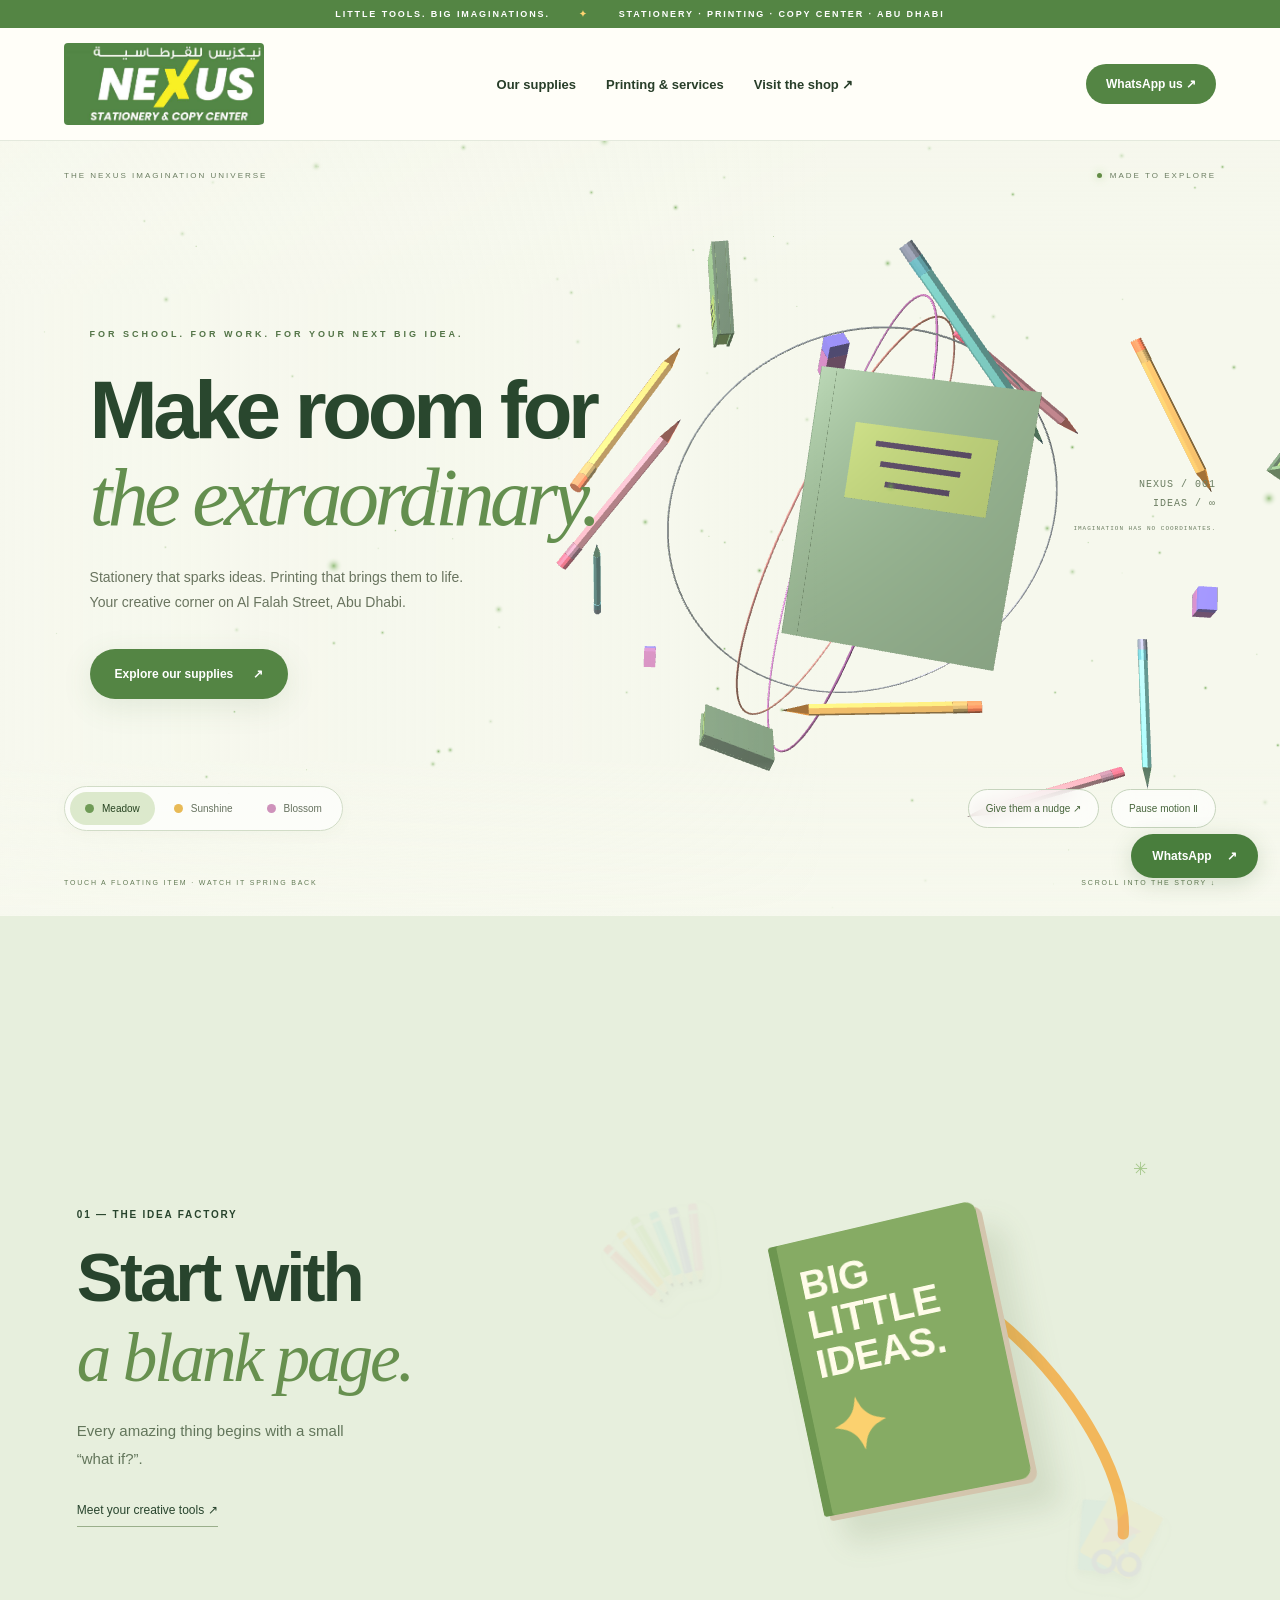
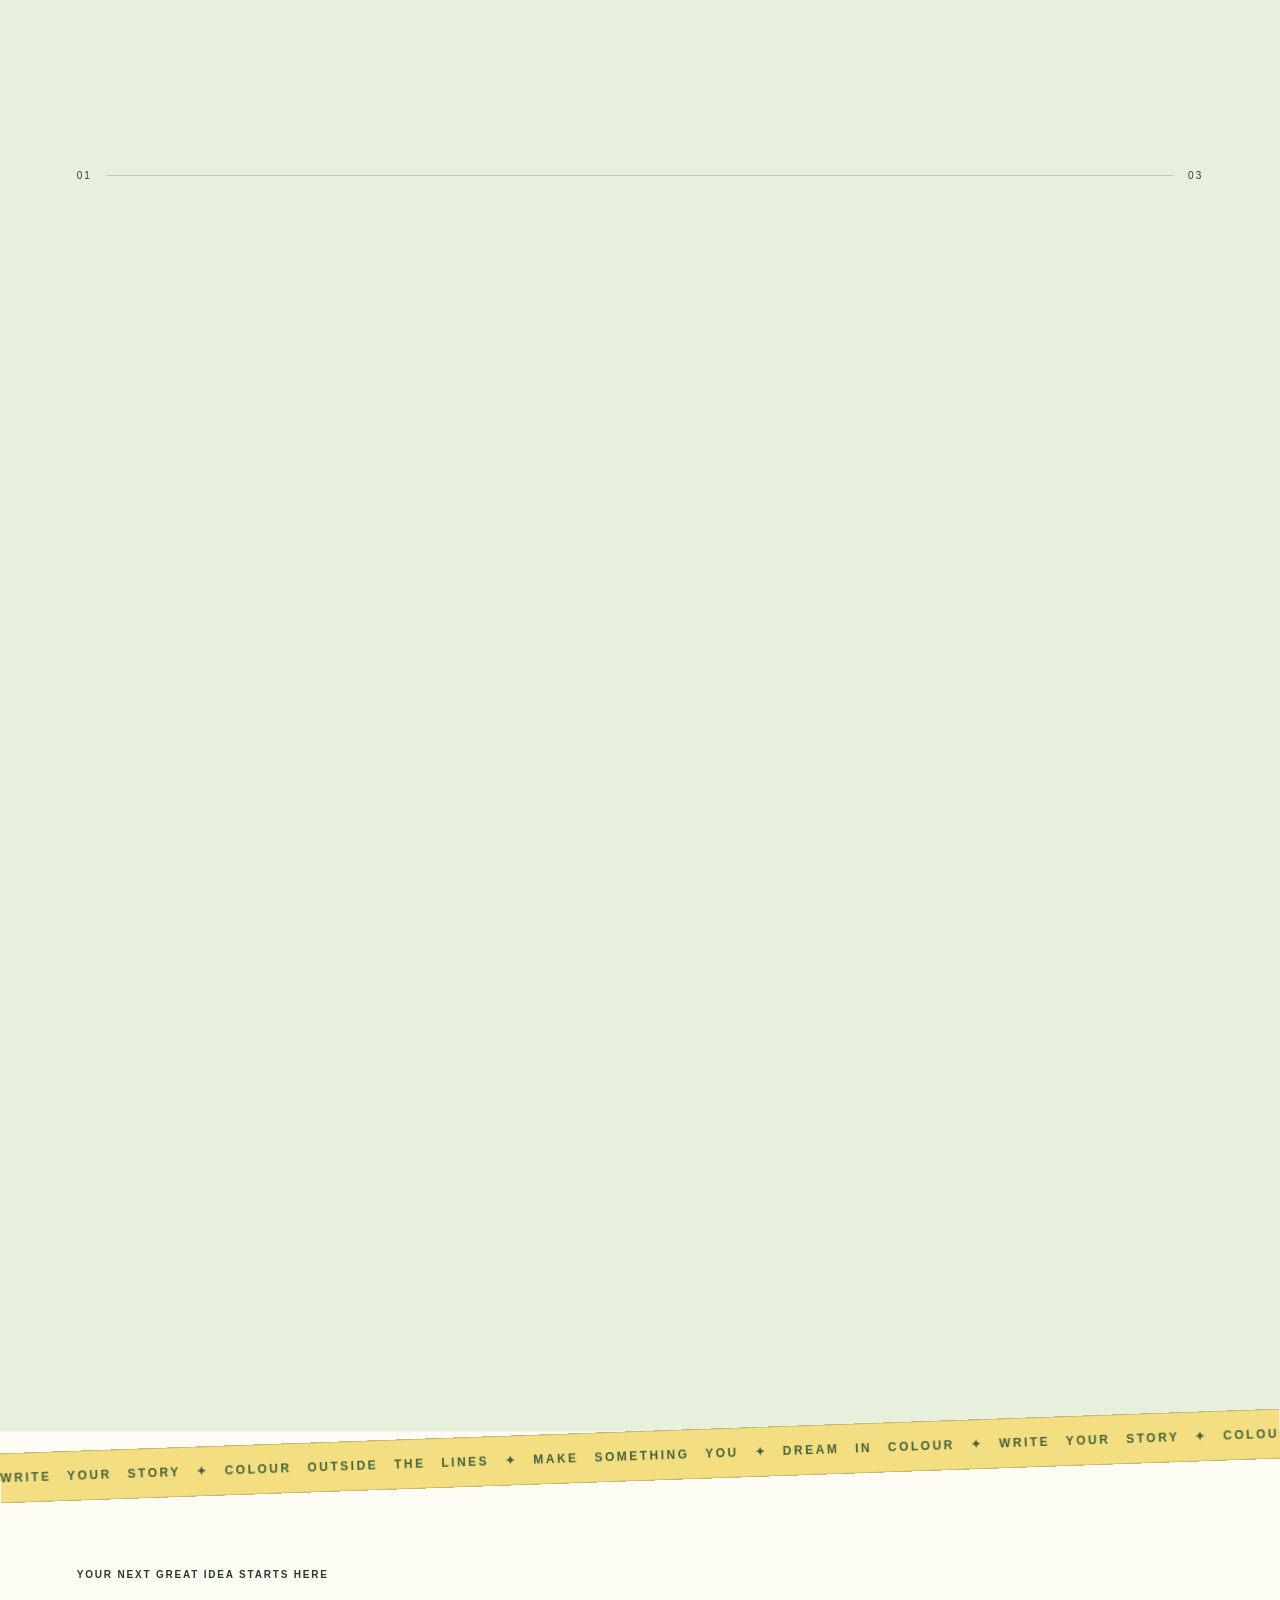
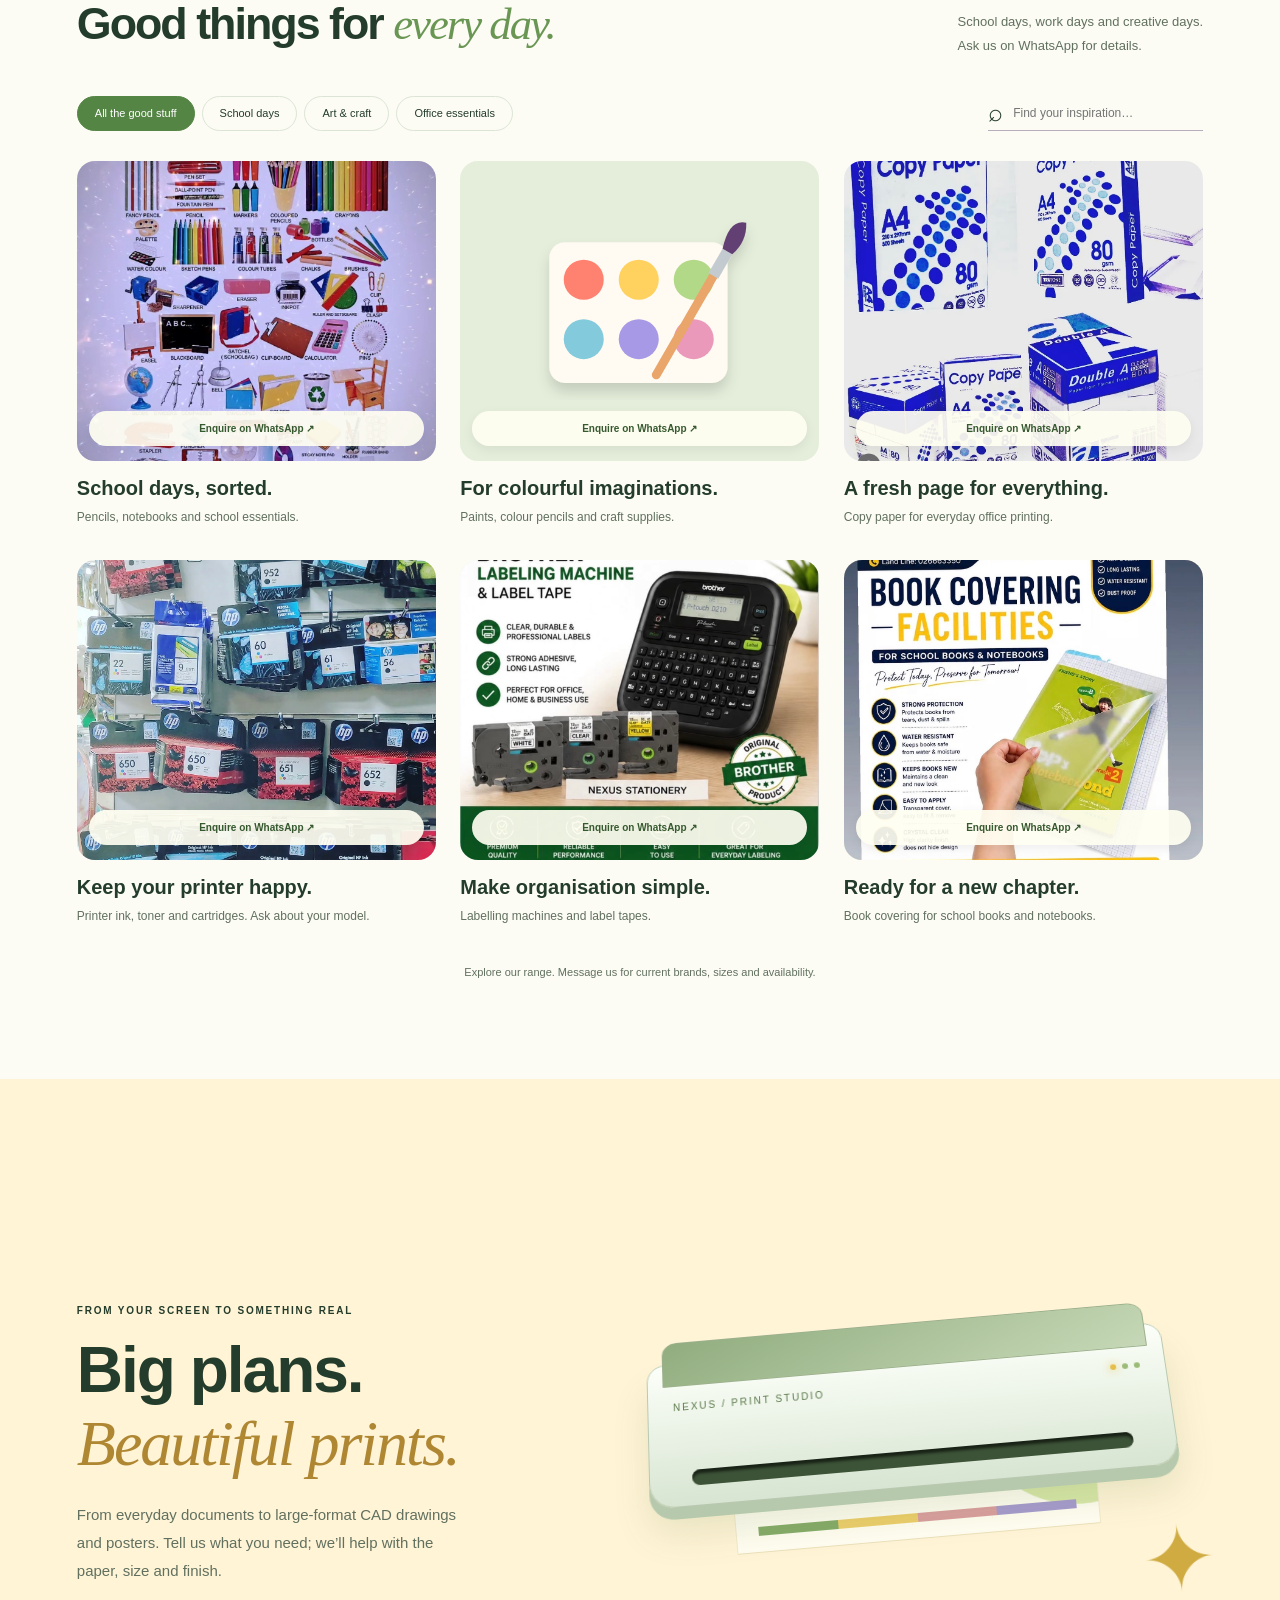
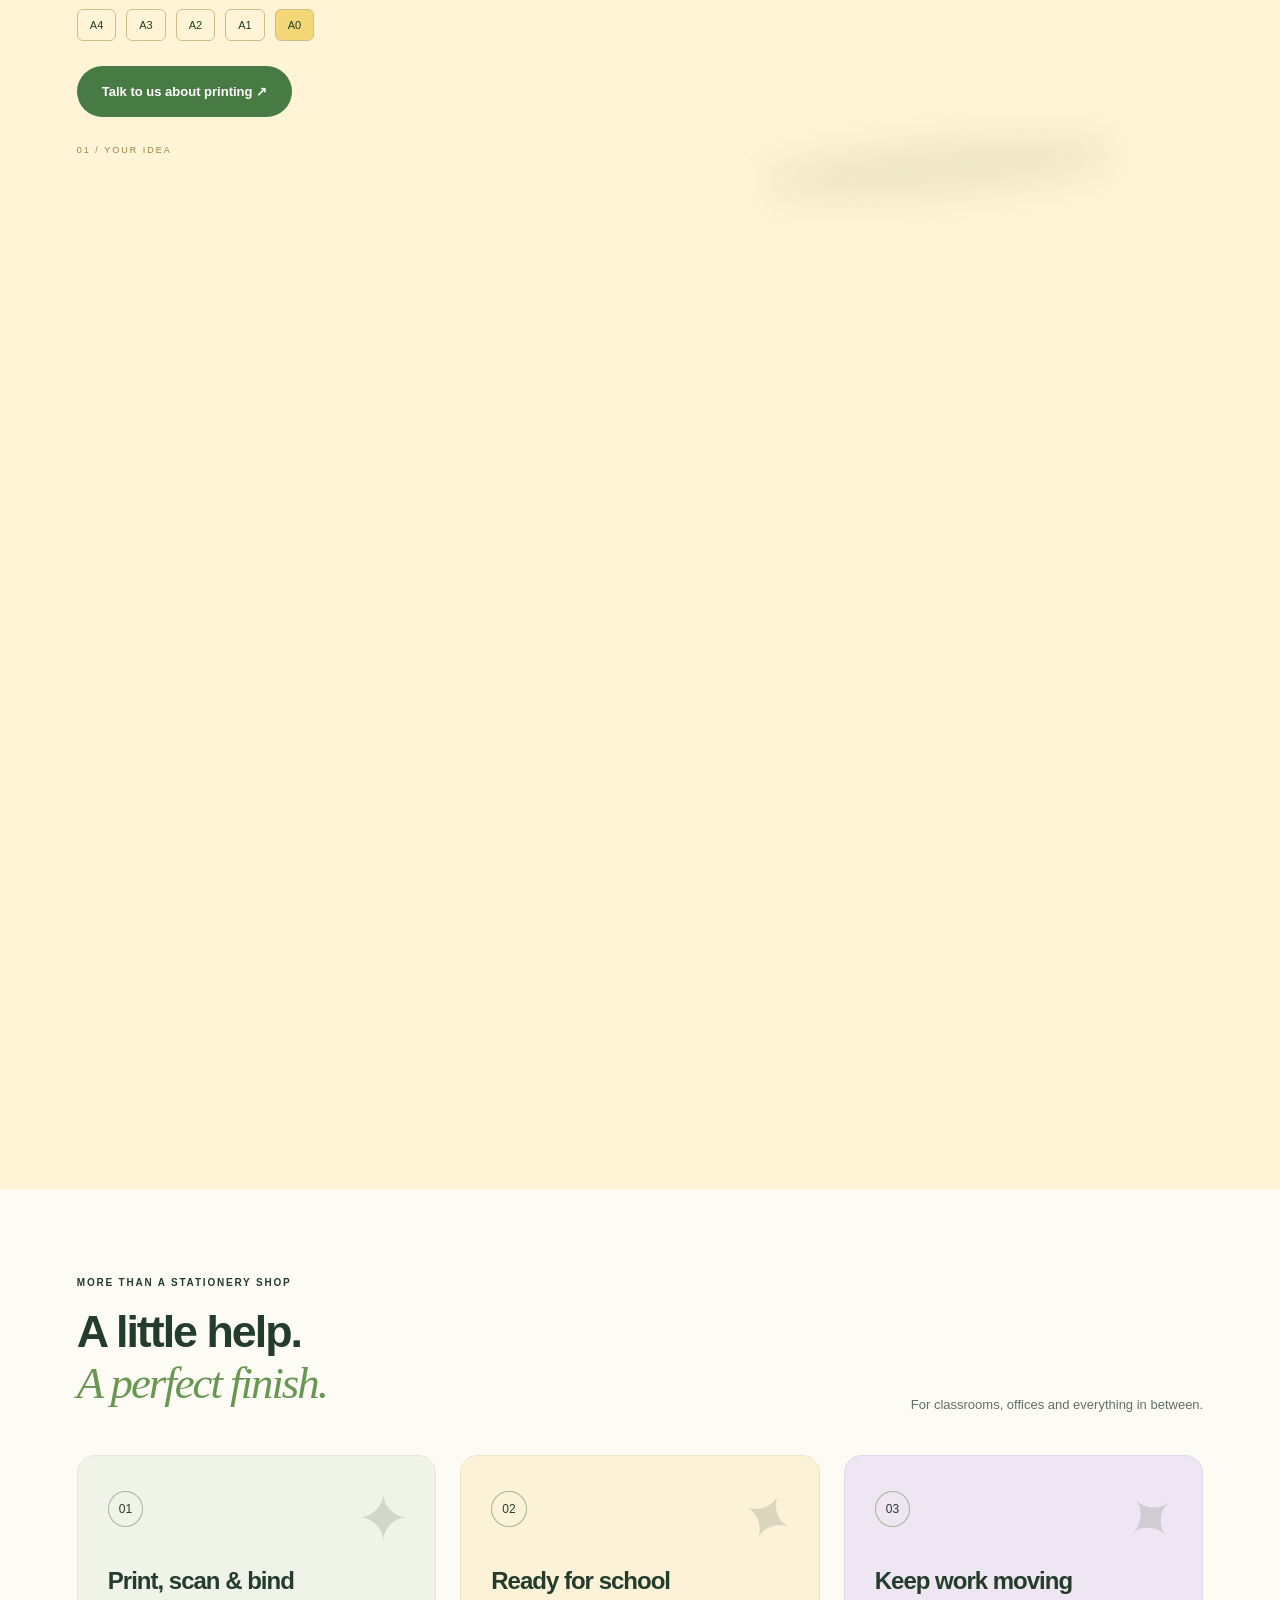
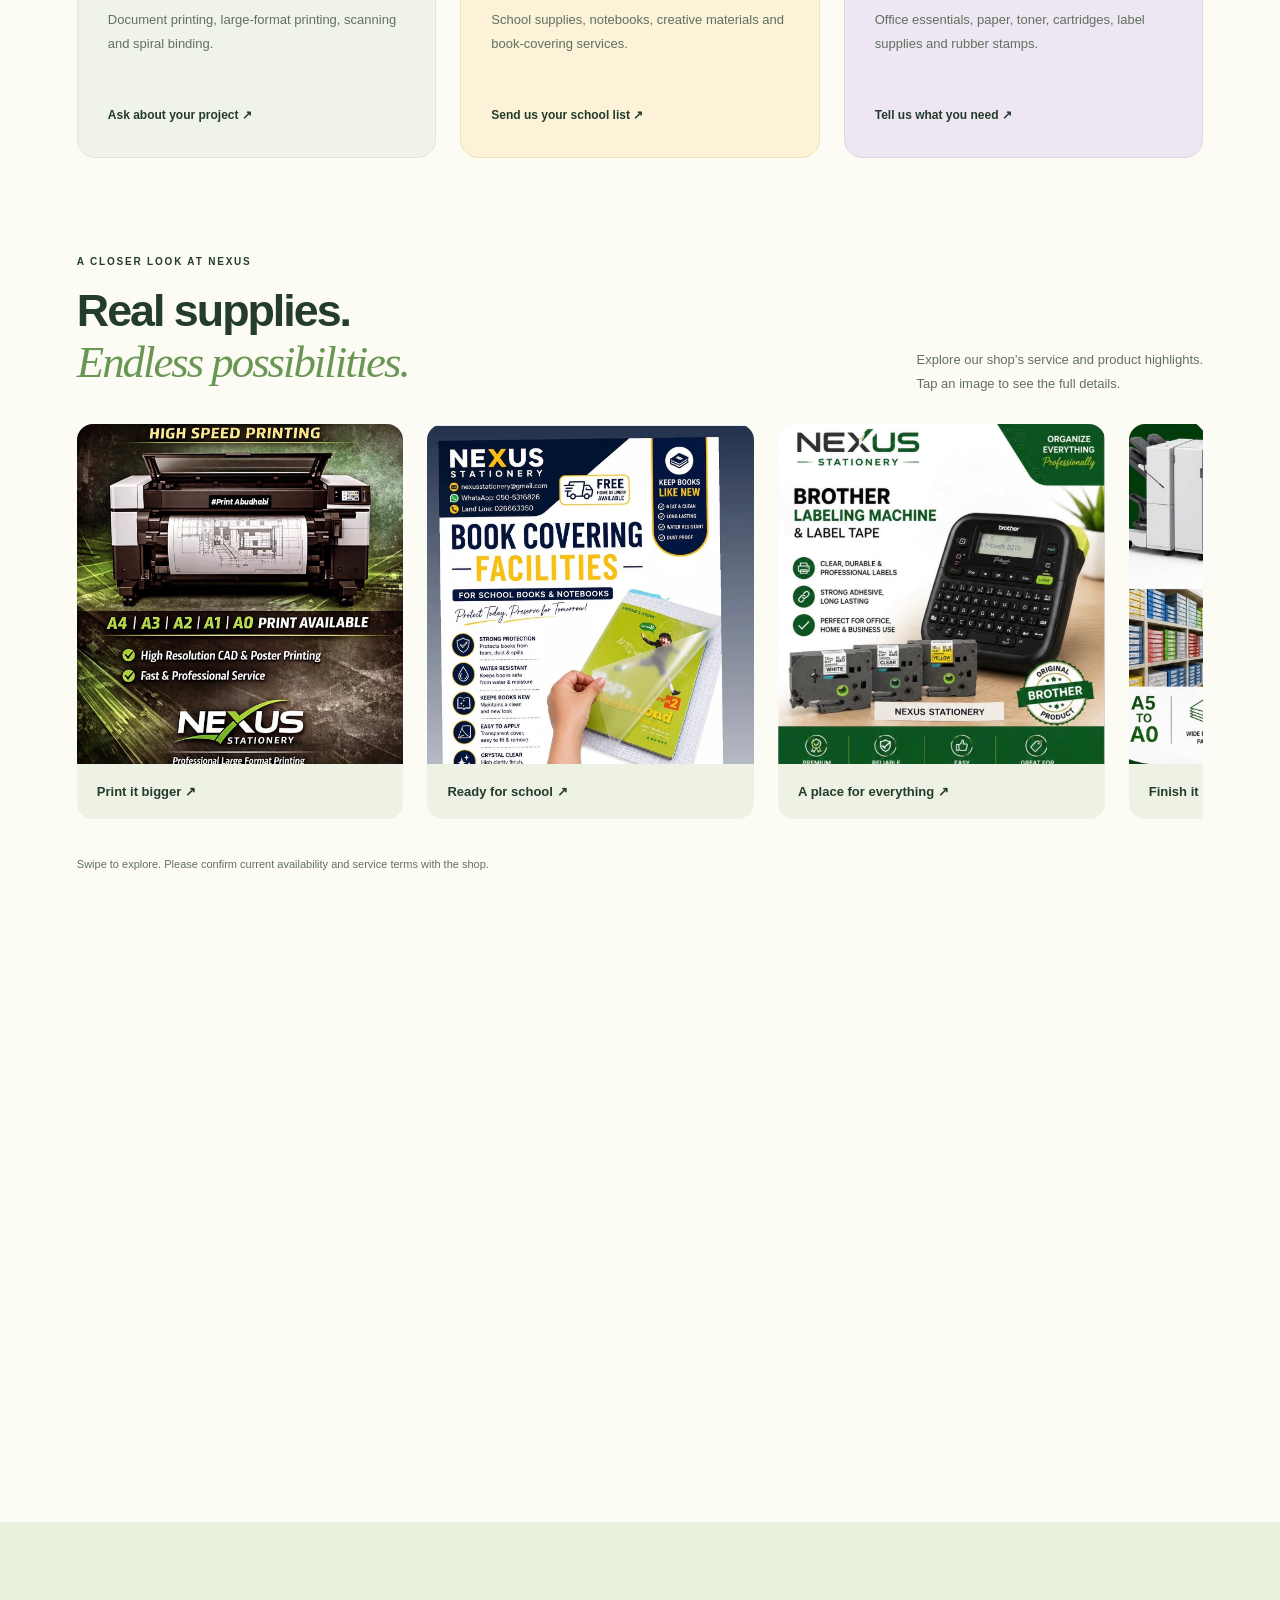
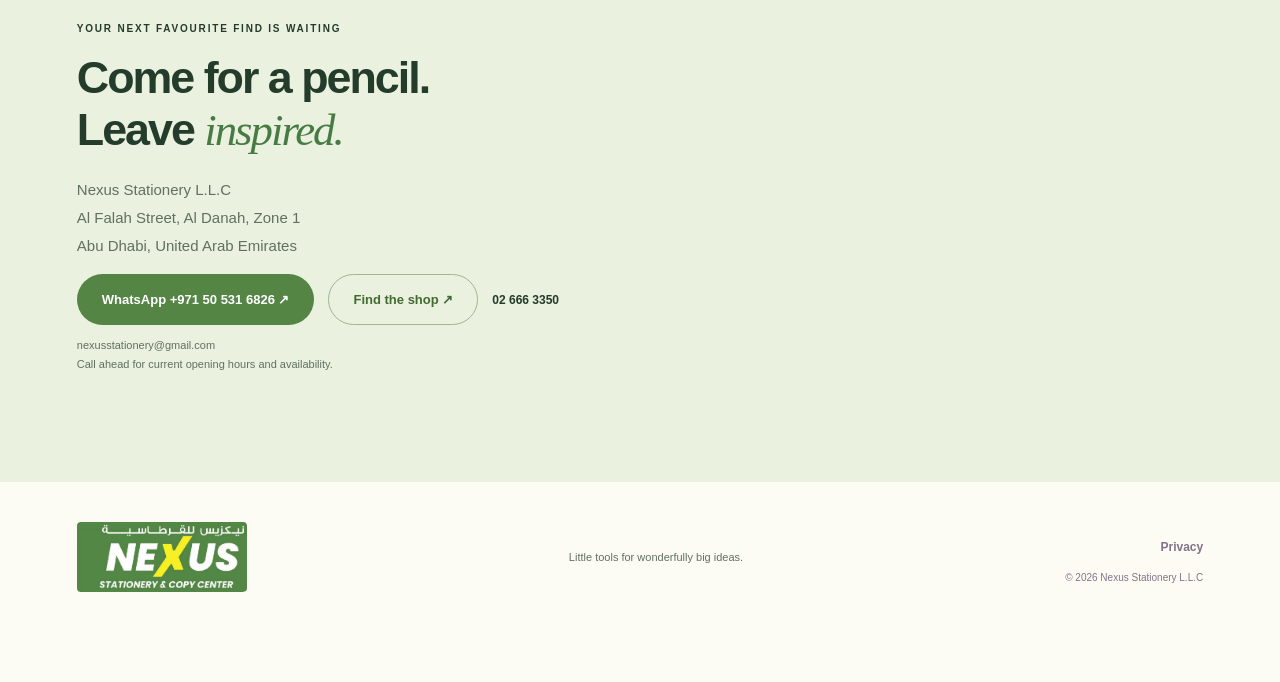
==== commit 142ba5c4: "Add files via upload" ====
--- a/index.html
+++ b/index.html
@@ -1,11 +1,11 @@
-<!doctype html><html lang="en"><head><meta charset="utf-8"><meta name="viewport" content="width=device-width, initial-scale=1"><title>Nexus Stationery | A little colour. A lot of possibility.</title><meta name="description" content="Explore school essentials, notebooks, art and craft supplies at Nexus Stationery, Al Falah Street, Abu Dhabi. Create your enquiry list and visit the shop."><meta name="theme-color" content="#fff9ed"><link rel="icon" href="assets/favicon.svg"><link rel="stylesheet" href="style.css"><script src="config.js" defer></script><script src="app.js" defer></script><script src="motion.js" defer></script><link rel="stylesheet" href="motion.css"><link rel="stylesheet" href="universe.css"><script src="universe-software.js" defer></script><script src="universe.js" defer></script></head><body>
-<a class="skip" href="#collections">Skip to collections</a><div class="announcement">LITTLE TOOLS. BIG IMAGINATIONS. <span>✦</span> YOUR NEIGHBOURHOOD STATIONERY SHOP IN ABU DHABI</div>
-<header><a class="logo" href="#" aria-label="Nexus Stationery home"><span class="logo-icon">n<span>✦</span></span><span>nexus<small>STATIONERY</small></span></a><nav aria-label="Main navigation"><a href="#collections">Explore collections</a><a href="#play">Let’s create</a><a href="#visit">Visit the shop ↗</a></nav><button class="bag-button" id="openBag">My picks <span id="bagCount">0</span></button></header>
-<main><section class="universe" id="universe" aria-label="Interactive 3D stationery universe"><canvas id="universeCanvas" aria-label="Animated three-dimensional pencils and notebooks. Use the controls below to change the scene."></canvas><div class="universe-fallback" aria-hidden="true"><img src="assets/pencils.svg" alt=""><img src="assets/notebooks.svg" alt=""><img src="assets/paint.svg" alt=""></div><div class="universe-grain"></div><div class="universe-top"><span>THE NEXUS IMAGINATION UNIVERSE</span><span class="live-label"><i></i> MADE TO EXPLORE</span></div><div class="universe-copy"><div class="eyebrow">SMALL TOOLS. LIMITLESS WORLDS.</div><h1>Make room for<br><em>the extraordinary.</em></h1><p>A thousand ideas. A million colours.<br>One little spark to start it all.</p><a class="button universe-cta" href="#collections">Find your next great idea <span>↗</span></a></div><div class="universe-coordinate" aria-hidden="true">NEXUS / 001<br>IDEAS / ∞<br><span>IMAGINATION HAS NO COORDINATES.</span></div><div class="universe-controls"><div class="world-buttons" role="group" aria-label="Choose colour world"><button class="active" data-world="0" aria-pressed="true"><span class="world-dot violet"></span>Cosmic</button><button data-world="1" aria-pressed="false"><span class="world-dot peach"></span>Sunrise</button><button data-world="2" aria-pressed="false"><span class="world-dot mint"></span>Aurora</button></div><div class="universe-actions"><button id="burstUniverse">Release the ideas ↗</button><button id="pauseUniverse" aria-pressed="false">Pause motion Ⅱ</button></div></div><div class="universe-bottom"><span id="universeHint">MOVE YOUR POINTER TO EXPLORE · TAP RELEASE TO SCATTER</span><a href="#story">SCROLL INTO THE STORY ↓</a></div></section><section class="story-scroll" id="story"><div class="story-sticky"><div class="story-caption"><div class="eyebrow">01 — THE IDEA FACTORY</div><h2 id="storyTitle">Start with<br><em>a blank page.</em></h2><p id="storyDescription">Every amazing thing begins with a small “what if?”.</p><a href="#collections" class="story-link">Meet your creative tools ↗</a></div><div class="story-world" aria-label="Scroll animation of a notebook opening and colours spreading"><div class="colour-cloud cloud-one"></div><div class="colour-cloud cloud-two"></div><svg class="story-strokes" viewBox="0 0 600 600" aria-hidden="true"><path class="stroke-one" d="M70 380C-30 120 500 15 510 250S65 550 160 290S560 340 550 480"/><path class="stroke-two" d="M90 170Q350 500 500 100"/></svg><div class="story-book"><div class="story-page"><span>hello,<br><b>possibility.</b></span><div class="page-doodle">✦</div><small>MADE OF IDEAS. MADE BY YOU.</small></div><div class="story-cover"><span>BIG<br>LITTLE<br>IDEAS.</span><b>✦</b></div></div><img class="story-tool tool-one" src="assets/pencils.svg" alt="Rainbow pencils"><img class="story-tool tool-two" src="assets/craft.svg" alt="Paper craft tools"><span class="story-star">✳</span></div><div class="story-progress"><span id="storyNumber">01</span><div><i></i></div><span>03</span></div></div></section><div class="ticker" aria-hidden="true"><div>WRITE YOUR STORY ✦ COLOUR OUTSIDE THE LINES ✦ MAKE SOMETHING YOU ✦ DREAM IN COLOUR ✦ WRITE YOUR STORY ✦ COLOUR OUTSIDE THE LINES ✦ MAKE SOMETHING YOU ✦ DREAM IN COLOUR ✦</div></div>
-<section class="collections section" id="collections"><div class="section-heading"><div><div class="eyebrow">YOUR NEXT GREAT IDEA STARTS HERE</div><h2>A whole world of <em>“ooh!”</em></h2></div><p>Pick a little inspiration.<br>We’ll help you find it in store.</p></div><div class="catalog-tools"><div class="filters" role="group" aria-label="Filter collections"><button class="active" data-filter="All" aria-pressed="true">All the good stuff</button><button data-filter="School" aria-pressed="false">School days</button><button data-filter="Art" aria-pressed="false">Art & craft</button><button data-filter="Writing" aria-pressed="false">Write & dream</button></div><label class="search"><span aria-hidden="true">⌕</span><input type="search" id="search" placeholder="Find your inspiration…" aria-label="Search collections"></label></div><div id="products" class="products"></div><p class="catalog-note">Illustrations are for inspiration. Ask us about available brands, colours and prices.</p></section>
-<section class="creative-banner section"><div class="banner-art"><img src="assets/craft.svg" alt="Colourful craft paper and scissors" loading="lazy"><span>✦</span></div><div><div class="eyebrow">FROM “WHAT IF?” TO “LOOK WHAT I MADE!”</div><h2>Big imagination.<br>No small print.</h2><p>Build a paper universe. Fill a notebook with adventures. Turn a rainy afternoon into a masterpiece. Every great creation starts with a little curiosity.</p><button class="button dark" id="artFilter">Explore art & craft ↗</button></div></section>
-<section class="play-section section" id="play"><div class="play-copy"><div class="eyebrow">A LITTLE PLAY BEFORE YOU GO</div><h2>Every masterpiece<br>starts with a <em>doodle.</em></h2><p>Choose a colour. Make your mark.<br>There’s no wrong way to imagine.</p><div class="swatches" role="group" aria-label="Drawing colours"><button style="--swatch:#7951c9" data-color="#7951c9" aria-label="Purple" aria-pressed="true" class="selected"></button><button style="--swatch:#eb6d94" data-color="#eb6d94" aria-label="Pink" aria-pressed="false"></button><button style="--swatch:#f0ad32" data-color="#f0ad32" aria-label="Yellow" aria-pressed="false"></button><button style="--swatch:#329c92" data-color="#329c92" aria-label="Teal" aria-pressed="false"></button><button style="--swatch:#344465" data-color="#344465" aria-label="Navy" aria-pressed="false"></button></div><button class="text-button" id="clearCanvas">↺ A fresh start</button><p class="small">Your doodle stays in this browser session.</p></div><div class="drawing-paper"><div class="paper-top"><span>THE IMAGINATION STATION</span><span>✦</span></div><canvas id="doodle" aria-label="Freehand doodle canvas. Use a mouse or touch to draw."></canvas><button id="stamp" class="stamp">Add a star ✦</button><span class="paper-caption">Made by you. And a little magic.</span></div></section>
-<section class="visit section" id="visit"><div><div class="eyebrow">YOUR NEXT FAVOURITE FIND IS WAITING</div><h2>Come for a pencil.<br>Leave <em>inspired.</em></h2><p>Nexus Stationery L.L.C<br>Al Falah Street, Al Danah, Zone 1<br>Abu Dhabi, United Arab Emirates</p><div class="visit-actions"><a class="button primary" href="https://www.google.com/maps/search/?api=1&query=Nexus+Stationery+Al+Falah+Abu+Dhabi" target="_blank" rel="noopener">Find the shop ↗</a><a class="text-button" href="tel:+97126663350">02 666 3350</a></div><p class="small">Call ahead for current opening hours and availability.</p></div><div class="visit-card"><span class="postmark">ABU DHABI<br>✦ UAE ✦</span><span class="handwritten">Hello, creative you.</span><h3>Let’s fill your<br>world with colour.</h3><a href="https://www.instagram.com/nexus_stationery/" target="_blank" rel="noopener">See what’s new on Instagram ↗<small>@nexus_stationery</small></a></div></section></main>
-<footer><a class="logo" href="#"><span class="logo-icon">n<span>✦</span></span><span>nexus<small>STATIONERY</small></span></a><p>Little tools for wonderfully big ideas.</p><div><button id="privacyButton" class="text-button">Privacy</button><span>© <span id="year"></span> Nexus Stationery L.L.C</span></div></footer>
-<dialog id="bagDialog"><div class="dialog-head"><div><div class="eyebrow">YOUR LITTLE COLLECTION</div><h2>Happy picks <span>✦</span></h2></div><button class="close" data-close="bagDialog" aria-label="Close enquiry bag">×</button></div><p>Save your favourites, then ask us about prices and availability. This is an enquiry list, not a placed order.</p><div id="bagItems"></div><label class="notes-label" for="notes">Anything else? <span>(optional)</span></label><textarea id="notes" maxlength="700" placeholder="Preferred colours, brand, or your school list…"></textarea><button id="copyEnquiry" class="button primary wide">Copy my enquiry ↗</button><a id="enquiryLink" class="button outline wide" href="https://www.instagram.com/nexus_stationery/" target="_blank" rel="noopener">Open Instagram to send enquiry ↗</a><p class="small">Copy your list and paste it into a message to the shop. Availability, payment and collection or delivery are confirmed directly with the shop.</p><textarea id="copyFallback" readonly hidden aria-label="Your enquiry text"></textarea></dialog>
-<dialog id="privacyDialog"><div class="dialog-head"><h2>Your privacy</h2><button class="close" data-close="privacyDialog" aria-label="Close privacy information">×</button></div><p>This website uses no analytics or advertising cookies. Your enquiry bag is saved only in this browser’s local storage. Doodles and enquiry notes are not uploaded to a server.</p><p>When you choose to open Instagram, maps or WhatsApp (if enabled), those services apply their own privacy policies. No enquiry is sent automatically.</p><button id="clearData" class="button outline">Clear my saved picks</button></dialog><div id="toast" role="status" aria-live="polite"></div><div id="confetti" aria-hidden="true"></div></body></html>
+<!doctype html><html lang="en"><head><meta charset="utf-8"><meta name="viewport" content="width=device-width, initial-scale=1"><title>Nexus Stationery | A little colour. A lot of possibility.</title><meta name="description" content="Explore school essentials, notebooks, art and craft supplies at Nexus Stationery, Al Falah Street, Abu Dhabi. Create your enquiry list and visit the shop."><meta name="theme-color" content="#fff9ed"><link rel="icon" href="assets/favicon.svg"><link rel="stylesheet" href="style.css"><script src="config.js" defer></script><script src="app.js" defer></script><script src="motion.js" defer></script><link rel="stylesheet" href="motion.css"><link rel="stylesheet" href="universe.css"><script src="physics.js" defer></script><script src="universe-software.js" defer></script><script src="universe.js" defer></script><link rel="stylesheet" href="light.css"></head><body>
+<a class="skip" href="#collections">Skip to collections</a><div class="announcement">LITTLE TOOLS. BIG IMAGINATIONS. <span>✦</span> STATIONERY · PRINTING · COPY CENTER · ABU DHABI</div>
+<header><a class="logo" href="#" aria-label="Nexus Stationery and Copy Center home"><img src="assets/nexus-logo.png" alt="Nexus Stationery & Copy Center — نيكسس للقرطاسية"></a><nav aria-label="Main navigation"><a href="#collections">Our supplies</a><a href="#printing">Printing & services</a><a href="#visit">Visit the shop ↗</a></nav><a class="header-contact" href="https://wa.me/971505316826" target="_blank" rel="noopener">WhatsApp us ↗</a></header>
+<main><section class="universe" id="universe" aria-label="Interactive 3D stationery universe"><canvas id="universeCanvas" aria-label="Animated three-dimensional pencils and notebooks. Use the controls below to change the scene."></canvas><div class="universe-fallback" aria-hidden="true"><img src="assets/pencils.svg" alt=""><img src="assets/notebooks.svg" alt=""><img src="assets/paint.svg" alt=""></div><div class="universe-grain"></div><div class="universe-top"><span>THE NEXUS IMAGINATION UNIVERSE</span><span class="live-label"><i></i> MADE TO EXPLORE</span></div><div class="universe-copy"><div class="eyebrow">FOR SCHOOL. FOR WORK. FOR YOUR NEXT BIG IDEA.</div><h1>Make room for<br><em>the extraordinary.</em></h1><p>Stationery that sparks ideas. Printing that brings them to life.<br>Your creative corner on Al Falah Street, Abu Dhabi.</p><a class="button universe-cta" href="#collections">Explore our supplies <span>↗</span></a></div><div class="universe-coordinate" aria-hidden="true">NEXUS / 001<br>IDEAS / ∞<br><span>IMAGINATION HAS NO COORDINATES.</span></div><div class="universe-controls"><div class="world-buttons" role="group" aria-label="Choose colour world"><button class="active" data-world="0" aria-pressed="true"><span class="world-dot violet"></span>Meadow</button><button data-world="1" aria-pressed="false"><span class="world-dot peach"></span>Sunshine</button><button data-world="2" aria-pressed="false"><span class="world-dot mint"></span>Blossom</button></div><div class="universe-actions"><button id="burstUniverse">Give them a nudge ↗</button><button id="pauseUniverse" aria-pressed="false">Pause motion Ⅱ</button></div></div><div class="universe-bottom"><span id="universeHint">TOUCH A FLOATING ITEM · WATCH IT SPRING BACK</span><a href="#story">SCROLL INTO THE STORY ↓</a></div></section><section class="story-scroll" id="story"><div class="story-sticky"><div class="story-caption"><div class="eyebrow">01 — THE IDEA FACTORY</div><h2 id="storyTitle">Start with<br><em>a blank page.</em></h2><p id="storyDescription">Every amazing thing begins with a small “what if?”.</p><a href="#collections" class="story-link">Meet your creative tools ↗</a></div><div class="story-world" aria-label="Scroll animation of a notebook opening and colours spreading"><div class="colour-cloud cloud-one"></div><div class="colour-cloud cloud-two"></div><svg class="story-strokes" viewBox="0 0 600 600" aria-hidden="true"><path class="stroke-one" d="M70 380C-30 120 500 15 510 250S65 550 160 290S560 340 550 480"/><path class="stroke-two" d="M90 170Q350 500 500 100"/></svg><div class="story-book"><div class="story-page"><span>hello,<br><b>possibility.</b></span><div class="page-doodle">✦</div><small>MADE OF IDEAS. MADE BY YOU.</small></div><div class="story-cover"><span>BIG<br>LITTLE<br>IDEAS.</span><b>✦</b></div></div><img class="story-tool tool-one" src="assets/pencils.svg" alt="Rainbow pencils"><img class="story-tool tool-two" src="assets/craft.svg" alt="Paper craft tools"><span class="story-star">✳</span></div><div class="story-progress"><span id="storyNumber">01</span><div><i></i></div><span>03</span></div></div></section><div class="ticker" aria-hidden="true"><div>WRITE YOUR STORY ✦ COLOUR OUTSIDE THE LINES ✦ MAKE SOMETHING YOU ✦ DREAM IN COLOUR ✦ WRITE YOUR STORY ✦ COLOUR OUTSIDE THE LINES ✦ MAKE SOMETHING YOU ✦ DREAM IN COLOUR ✦</div></div>
+<section class="collections section" id="collections"><div class="section-heading"><div><div class="eyebrow">YOUR NEXT GREAT IDEA STARTS HERE</div><h2>Good things for <em>every day.</em></h2></div><p>School days, work days and creative days.<br>Ask us on WhatsApp for details.</p></div><div class="catalog-tools"><div class="filters" role="group" aria-label="Filter collections"><button class="active" data-filter="All" aria-pressed="true">All the good stuff</button><button data-filter="School" aria-pressed="false">School days</button><button data-filter="Art" aria-pressed="false">Art & craft</button><button data-filter="Office" aria-pressed="false">Office essentials</button></div><label class="search"><span aria-hidden="true">⌕</span><input type="search" id="search" placeholder="Find your inspiration…" aria-label="Search collections"></label></div><div id="products" class="products"></div><p class="catalog-note">Explore our range. Message us for current brands, sizes and availability.</p></section>
+<section class="print-scroll" id="printing"><div class="print-sticky"><div class="print-copy"><div class="eyebrow">FROM YOUR SCREEN TO SOMETHING REAL</div><h2>Big plans.<br><em>Beautiful prints.</em></h2><p>From everyday documents to large-format CAD drawings and posters. Tell us what you need; we’ll help with the paper, size and finish.</p><div class="print-sizes"><span>A4</span><span>A3</span><span>A2</span><span>A1</span><span>A0</span></div><a class="button primary" href="https://wa.me/971505316826?text=Hello%20Nexus%2C%20I%20would%20like%20to%20ask%20about%20printing." target="_blank" rel="noopener">Talk to us about printing ↗</a><div class="print-step" aria-live="polite">01 / YOUR IDEA</div></div><div class="printer-world" aria-label="A colourful poster emerges from an illustrated printer as you scroll"><div class="printer-shadow"></div><div class="printed-sheet"><div class="poster-orbit"></div><span>THINK<br><b>BIGGER.</b></span><small>YOUR IDEAS, IN FULL COLOUR.</small><div class="poster-bars"></div></div><div class="printer-body"><div class="printer-top"></div><span>NEXUS / PRINT STUDIO</span><div class="printer-lights"><i></i><i></i><i></i></div><div class="printer-slot"></div></div><span class="print-spark">✦</span></div></div></section>
+<section class="services section" id="services"><div class="section-heading"><div><div class="eyebrow">MORE THAN A STATIONERY SHOP</div><h2>A little help.<br><em>A perfect finish.</em></h2></div><p>For classrooms, offices and everything in between.</p></div><div class="service-grid"><article class="service-card"><span class="service-number">01</span><h3>Print, scan & bind</h3><p>Document printing, large-format printing, scanning and spiral binding.</p><a href="https://wa.me/971505316826?text=Hello%20Nexus%2C%20please%20share%20details%20about%20printing%20and%20binding." target="_blank" rel="noopener">Ask about your project ↗</a></article><article class="service-card"><span class="service-number">02</span><h3>Ready for school</h3><p>School supplies, notebooks, creative materials and book-covering services.</p><a href="https://wa.me/971505316826?text=Hello%20Nexus%2C%20I%20need%20school%20supplies%20and%20book%20covering." target="_blank" rel="noopener">Send us your school list ↗</a></article><article class="service-card"><span class="service-number">03</span><h3>Keep work moving</h3><p>Office essentials, paper, toner, cartridges, label supplies and rubber stamps.</p><a href="https://wa.me/971505316826?text=Hello%20Nexus%2C%20I%20would%20like%20to%20enquire%20about%20office%20supplies." target="_blank" rel="noopener">Tell us what you need ↗</a></article></div></section>
+<section class="showcase section" id="showcase"><div class="section-heading"><div><div class="eyebrow">A CLOSER LOOK AT NEXUS</div><h2>Real supplies.<br><em>Endless possibilities.</em></h2></div><p>Explore our shop’s service and product highlights.<br>Tap an image to see the full details.</p></div><div class="photo-rail"><button class="photo-card" data-photo="large-format-printing.jpg" data-caption="Large-format CAD and poster printing"><img src="assets/large-format-printing.jpg" alt="Nexus large-format CAD and poster printing service" loading="lazy"><span>Print it bigger ↗</span></button><button class="photo-card" data-photo="book-covering.jpg" data-caption="School book and notebook covering"><img src="assets/book-covering.jpg" alt="Nexus school book-covering service" loading="lazy"><span>Ready for school ↗</span></button><button class="photo-card" data-photo="labels.jpg" data-caption="Labelling machines and label tapes"><img src="assets/labels.jpg" alt="Nexus labelling machine and tape selection" loading="lazy"><span>A place for everything ↗</span></button><button class="photo-card" data-photo="printing-binding.jpg" data-caption="Printing, scanning and spiral binding"><img src="assets/printing-binding.jpg" alt="Nexus printing, scanning and binding services" loading="lazy"><span>Finish it beautifully ↗</span></button></div><p class="small">Swipe to explore. Please confirm current availability and service terms with the shop.</p></section><section class="play-section section" id="play"><div class="play-copy"><div class="eyebrow">A LITTLE PLAY BEFORE YOU GO</div><h2>Every masterpiece<br>starts with a <em>doodle.</em></h2><p>Choose a colour. Make your mark.<br>There’s no wrong way to imagine.</p><div class="swatches" role="group" aria-label="Drawing colours"><button style="--swatch:#7951c9" data-color="#7951c9" aria-label="Purple" aria-pressed="true" class="selected"></button><button style="--swatch:#eb6d94" data-color="#eb6d94" aria-label="Pink" aria-pressed="false"></button><button style="--swatch:#f0ad32" data-color="#f0ad32" aria-label="Yellow" aria-pressed="false"></button><button style="--swatch:#329c92" data-color="#329c92" aria-label="Teal" aria-pressed="false"></button><button style="--swatch:#344465" data-color="#344465" aria-label="Navy" aria-pressed="false"></button></div><button class="text-button" id="clearCanvas">↺ A fresh start</button><p class="small">Your doodle stays in this browser session.</p></div><div class="drawing-paper"><div class="paper-top"><span>THE IMAGINATION STATION</span><span>✦</span></div><canvas id="doodle" aria-label="Freehand doodle canvas. Use a mouse or touch to draw."></canvas><button id="stamp" class="stamp">Add a star ✦</button><span class="paper-caption">Made by you. And a little magic.</span></div></section>
+<section class="visit section" id="visit"><div><div class="eyebrow">YOUR NEXT FAVOURITE FIND IS WAITING</div><h2>Come for a pencil.<br>Leave <em>inspired.</em></h2><p>Nexus Stationery L.L.C<br>Al Falah Street, Al Danah, Zone 1<br>Abu Dhabi, United Arab Emirates</p><div class="visit-actions"><a class="button whatsapp-button" href="https://wa.me/971505316826" target="_blank" rel="noopener">WhatsApp +971 50 531 6826 ↗</a><a class="button primary" href="https://www.google.com/maps/search/?api=1&query=Nexus+Stationery+Al+Falah+Abu+Dhabi" target="_blank" rel="noopener">Find the shop ↗</a><a class="text-button" href="tel:+97126663350">02 666 3350</a></div><p class="small"><a href="mailto:nexusstationery@gmail.com">nexusstationery@gmail.com</a><br>Call ahead for current opening hours and availability.</p></div><div class="store-photo"><img src="assets/storefront-enhanced.png" alt="Nexus Stationery storefront on Al Falah Street, Abu Dhabi" loading="lazy"><span>Your neighbourhood creative corner.</span></div></section></main>
+<footer><a class="logo" href="#" aria-label="Nexus Stationery and Copy Center home"><img src="assets/nexus-logo.png" alt="Nexus Stationery & Copy Center — نيكسس للقرطاسية"></a><p>Little tools for wonderfully big ideas.</p><div><button id="privacyButton" class="text-button">Privacy</button><span>© <span id="year"></span> Nexus Stationery L.L.C</span></div></footer>
+<dialog id="photoDialog"><div class="dialog-head"><h2 id="photoCaption">Nexus highlights</h2><button class="close" data-close="photoDialog" aria-label="Close image">×</button></div><img id="fullPhoto" alt=""><a class="button primary" href="https://wa.me/971505316826" target="_blank" rel="noopener">Ask us on WhatsApp ↗</a></dialog><dialog id="privacyDialog"><div class="dialog-head"><h2>Your privacy</h2><button class="close" data-close="privacyDialog" aria-label="Close privacy information">×</button></div><p>This website has no checkout, account registration or analytics cookies. Doodles stay in this browser session and are not uploaded.</p><p>WhatsApp, email and maps open only when you choose their links. Their own privacy policies apply. No message is sent automatically.</p></dialog><a class="floating-whatsapp" href="https://wa.me/971505316826" target="_blank" rel="noopener" aria-label="Chat with Nexus on WhatsApp">WhatsApp <span>↗</span></a><div id="toast" role="status" aria-live="polite"></div><div id="confetti" aria-hidden="true"></div></body></html>
--- a/light.css
+++ b/light.css
@@ -0,0 +1,4 @@
+:root{--ink:#243c2b;--purple:#487b43;--pink:#d78b56;--cream:#fcfcf5;--line:#dce5d5}body{background:#fcfcf5;color:var(--ink)}p{color:#61705f}header{background:#fffef8;color:#283e29;border-bottom:1px solid #e4e9dd;padding:15px 5%}.logo img{width:200px;height:auto;display:block;border-radius:4px}.announcement{background:#548544;color:white;font-size:9px}.header-contact{background:#548544;color:white;border-radius:25px;padding:13px 20px;font-size:12px;font-weight:bold}.universe{background:#f6f8ed;color:#283b2b}.universe:after{background:linear-gradient(90deg,#f8f9f055,transparent 65%),linear-gradient(0deg,#f6f8ed 0%,transparent 20%,transparent 80%,#f6f8ed20)}.universe-copy .eyebrow{color:#537447}.universe h1{color:#29472e}.universe h1 em{color:#648f4f;text-shadow:none}.universe-copy p{color:#69745f;max-width:440px}.universe-top,.universe-coordinate{color:#6b7d61}.live-label i{background:#628c45;box-shadow:0 0 10px #aac48d}.universe-cta{background:#548544;color:white;border-radius:30px;box-shadow:0 8px 30px #597f4920}.universe-cta:hover{background:#416d33;color:white}.universe-controls button{color:#47653b;border-color:#c6d4bd;background:#ffffffa6}.world-buttons{background:#ffffffa6;border-color:#d1dcc7;box-shadow:0 4px 15px #51743908}.world-buttons button{background:none;color:#65715e}.world-buttons button.active{background:#dce9cc;color:#284522}.violet{background:#6f9b56;box-shadow:none}.peach{background:#e8ba56}.mint{background:#ce92bb}.universe-actions button:hover{background:#e6efd9}.universe-bottom,.universe-bottom a{color:#617954}.universe[data-palette="1"] h1 em{color:#b0802d}.universe[data-palette="2"] h1 em{color:#a77395}.universe-grain{opacity:.08}.universe-fallback{background:radial-gradient(ellipse,#d5e5b980,transparent 70%)}.story-scroll{background:#e7efdd;color:#28442d}.story-caption h2 em{color:#67904f}.story-caption p{color:#63765b}.story-link{border-color:#9aaf8b}.story-progress>div{background:#becdb0}.story-progress i{background:#548544}.story-cover{background:#86ab64;box-shadow:inset 10px 0 #6d9650;color:#fffce9}.story-page{color:#5f854e}.cloud-one{background:#c7d9a9}.cloud-two{background:#f1d47e}.story-tool{filter:drop-shadow(5px 20px 12px #597b3b20)}.story-book{filter:drop-shadow(20px 30px 15px #446b3320)}.ticker{background:#f3df81;border-color:#c7b970;color:#45613a}.product-image{display:block;height:300px}.product-image img{padding:0;object-fit:cover}.product:nth-child(2) .product-image img{object-fit:contain;padding:25px}.enquire-pill{position:absolute;bottom:15px;right:12px;left:12px;text-align:center;font-size:10px;font-weight:bold;background:#fffef1eb;border-radius:25px;padding:12px;color:#36592f;box-shadow:0 4px 12px #0001}.product h3{font-size:20px}.filters button.active{background:#548544;border-color:#548544}.section-heading h2 em{color:#6a9654}.services{padding-bottom:60px}.service-grid{display:grid;grid-template-columns:repeat(3,1fr);gap:24px;margin-top:25px}.service-card{background:#eff3e8;padding:35px 30px;border-radius:18px;border:1px solid #e0e8d5;position:relative;overflow:hidden}.service-card:nth-child(2){background:#fbf2d8;border-color:#ede3bf}.service-card:nth-child(3){background:#eee6f2;border-color:#e2d5e9}.service-card h3{font-size:24px;margin:40px 0 10px;letter-spacing:-1px}.service-card p{font-size:13px;min-height:75px}.service-card a{font-size:12px;font-weight:bold;display:block;margin-top:25px}.service-number{font-size:12px;border:1px solid #a5b696;border-radius:50%;padding:10px;display:inline-block}.service-card:after{content:'✦';position:absolute;right:25px;top:25px;font-size:65px;opacity:.15;transform:rotate(var(--service-turn,0deg));transition:transform 1.5s}.service-card:hover:after{transform:rotate(130deg)}.print-scroll{height:190vh;position:relative;background:#fff4d6;--print:0}.print-sticky{position:sticky;top:0;height:100svh;min-height:680px;display:grid;grid-template-columns:1fr 1.1fr;align-items:center;gap:40px;padding:6%;overflow:hidden}.print-copy{z-index:3;max-width:440px}.print-copy h2{font-size:clamp(43px,5vw,72px)}.print-copy h2 em{color:#af8733}.print-copy p{max-width:390px}.print-sizes{display:flex;gap:10px;margin:25px 0}.print-sizes span{border:1px solid #cfbd87;padding:9px 12px;border-radius:6px;font-size:11px;transform:translateY(calc(var(--print)*-8px));transition:background .2s}.print-sizes span:nth-child(2){transform:translateY(calc(var(--print)*-15px))}.print-sizes span:nth-child(3){transform:translateY(calc(var(--print)*-22px))}.print-sizes span:nth-child(4){transform:translateY(calc(var(--print)*-29px))}.print-sizes span:nth-child(5){transform:translateY(calc(var(--print)*-36px));background:#f4d776}.print-step{font-size:9px;letter-spacing:2px;margin-top:28px;color:#9b833e}.printer-world{position:relative;height:520px;transform:rotate(calc(-5deg + var(--print)*10deg));perspective:900px}.printer-body{position:absolute;left:4%;right:4%;top:70px;height:150px;border-radius:18px 18px 26px 26px;background:linear-gradient(#fcfff9,#d8e5d2);box-shadow:0 12px 0 #b6c9ac,0 27px 35px #68834c25;z-index:3;border:1px solid #b9c9b1;transform:rotateX(12deg)}.printer-top{position:absolute;left:15px;right:15px;top:-28px;height:55px;background:linear-gradient(150deg,#91ad7f,#c6d8b7);border:1px solid #9caf8d;transform:rotateX(30deg);border-radius:15px 15px 0 0}.printer-body>span{position:absolute;left:25px;top:40px;font-size:10px;letter-spacing:2px;color:#587748}.printer-lights{position:absolute;top:40px;right:25px;display:flex;gap:6px}.printer-lights i{height:6px;width:6px;background:#9bbb77;border-radius:50%}.printer-lights i:first-child{background:#e5be48;box-shadow:0 0 10px #e5be48}.printer-slot{position:absolute;left:8%;right:8%;bottom:20px;height:16px;background:#3d5338;border-radius:10px;box-shadow:inset 0 4px 3px #192216}.printed-sheet{position:absolute;left:18%;top:170px;width:64%;height:300px;background:#fffdf0;box-shadow:0 12px 20px #68834c20;z-index:2;padding:30px 22px;overflow:hidden;transform:translateY(calc(-200px + var(--print)*225px));clip-path:inset(max(0px,calc(200px - var(--print)*225px)) 0 0);border:1px solid #ebdfba}.printed-sheet>span{position:relative;font-size:clamp(28px,3vw,46px);line-height:1.1;font-weight:900;letter-spacing:-2px;color:#50733e}.printed-sheet b{color:#c4a133}.printed-sheet small{position:absolute;bottom:40px;left:22px;font-size:7px;letter-spacing:1px}.poster-orbit{position:absolute;width:210px;height:210px;border:22px solid #d7e7a7;border-radius:50%;right:-90px;bottom:20px;transform:rotate(calc(var(--print)*180deg));border-right-color:#edd069}.poster-bars{position:absolute;bottom:16px;left:22px;right:22px;height:9px;background:linear-gradient(90deg,#85aa67 25%,#edce6a 25% 50%,#da9e9e 50% 75%,#a69ace 75%)}.printer-shadow{position:absolute;left:5%;right:5%;height:40px;border-radius:50%;background:#a6b17f40;filter:blur(20px);bottom:0;transform:scaleX(calc(.7 + var(--print)*.3))}.print-spark{position:absolute;right:-10px;top:260px;color:#cfab42;font-size:90px;transform:rotate(calc(var(--print)*150deg))}.showcase{padding-top:35px}.photo-rail{display:flex;gap:24px;overflow-x:auto;padding:15px 0 25px;scroll-snap-type:x mandatory}.photo-card{flex:0 0 29%;min-width:250px;border:0;border-radius:16px;background:#eef2e5;padding:0;overflow:hidden;text-align:left;scroll-snap-align:start;transform:translateY(var(--photo-y,0px));transition:box-shadow .3s}.photo-card:hover{box-shadow:0 10px 30px #35582b20}.photo-card img{width:100%;height:340px;object-fit:cover;object-position:top;display:block;transition:transform .6s}.photo-card:hover img{transform:scale(1.035)}.photo-card>span{display:block;padding:20px;font-size:13px;font-weight:bold}.photo-rail::-webkit-scrollbar{height:5px}.photo-rail::-webkit-scrollbar-thumb{background:#9cb785;border-radius:5px}.visit{background:#eaf1df}.store-photo{overflow:hidden;border-radius:20px;transform:rotate(-2deg);box-shadow:9px 9px 0 #d8e4c7}.store-photo img{width:100%;height:340px;object-fit:cover;display:block;transform:scale(var(--photo-scale,1.05))}.store-photo>span{display:block;padding:18px 22px;background:#f8fbee;font-size:12px;color:#5d794c}.visit-actions{gap:14px}.whatsapp-button{background:#548544;color:white}.visit-actions .primary{background:none;color:#426b32;border:1px solid #a2b58d}.floating-whatsapp{position:fixed;right:22px;bottom:22px;background:#497e3d;color:white;padding:15px 21px;border-radius:40px;z-index:30;font-size:12px;font-weight:bold;box-shadow:0 5px 22px #3c672e30}.floating-whatsapp span{margin-left:12px}.floating-whatsapp:hover{background:#305d28}.drawing-paper{box-shadow:7px 9px 0 #e0e8d3}.paper-caption{color:#7b9070}#photoDialog{width:min(650px,95vw)}#photoDialog h2{font-size:20px;letter-spacing:-.5px}#fullPhoto{display:block;max-width:100%;max-height:65svh;margin:0 auto 20px;object-fit:contain}footer{padding-bottom:90px}footer .logo img{width:170px}.service-card.reveal{transition-delay:var(--delay,0ms)}
+@media(max-width:950px){.logo img{width:170px}.header-contact{font-size:10px;padding:12px 15px}.service-card{padding:25px 20px}.service-card h3{font-size:20px}.photo-card{flex-basis:40%}.product-image{height:260px}.printer-world{transform:scale(.9) rotate(calc(-5deg + var(--print)*10deg))}}
+@media(max-width:650px){.logo img{width:175px}header{gap:18px}.header-contact{font-size:10px;padding:11px 14px}.universe-top{font-size:6px}.universe-copy{top:14%}.universe-copy p{font-size:12px;max-width:310px}.universe:after{background:linear-gradient(180deg,#f6f8ed50,transparent 65%,#f6f8ed 100%)}.product-image{height:230px}.product h3{font-size:16px;line-height:1.3}.enquire-pill{font-size:8px;left:7px;right:7px;padding:10px 4px}.product p{font-size:11px}.service-grid{grid-template-columns:1fr;gap:16px}.service-card h3{margin-top:20px;font-size:24px}.service-card p{min-height:0}.service-card a{margin-top:18px}.print-scroll{height:185svh}.print-sticky{height:100svh;min-height:720px;display:block;padding:35px 7%}.print-copy h2{font-size:39px;margin:10px 0}.print-copy h2 br{display:none}.print-copy p{font-size:12px;line-height:1.65;margin:8px 0}.print-copy .button{font-size:11px;padding:12px 18px}.print-sizes{margin:17px 0 12px;gap:7px}.print-sizes span{padding:7px 10px}.print-step{margin-top:12px}.printer-world{width:360px;left:50%;margin-left:-180px;height:350px;transform:scale(.75) rotate(calc(-5deg + var(--print)*10deg));transform-origin:top center;margin-top:0}.printer-body{top:45px;height:125px}.printed-sheet{top:130px;height:260px}.print-spark{font-size:65px;top:200px}.photo-card{flex-basis:78%;min-width:230px}.photo-card img{height:310px}.store-photo img{height:260px}.floating-whatsapp{padding:13px 17px;font-size:11px;right:14px;bottom:14px}.visit .button{padding:13px 17px;font-size:11px}.services{padding-bottom:40px}}
+@media(prefers-reduced-motion:reduce){.print-scroll{height:auto;--print:1!important}.print-sticky{position:relative;height:auto}.printed-sheet{transform:translateY(25px);clip-path:none}.service-card:after,.photo-card,.store-photo img{transform:none}.print-sizes span{transform:none}.printer-world{min-height:440px}.universe:after{pointer-events:none}}
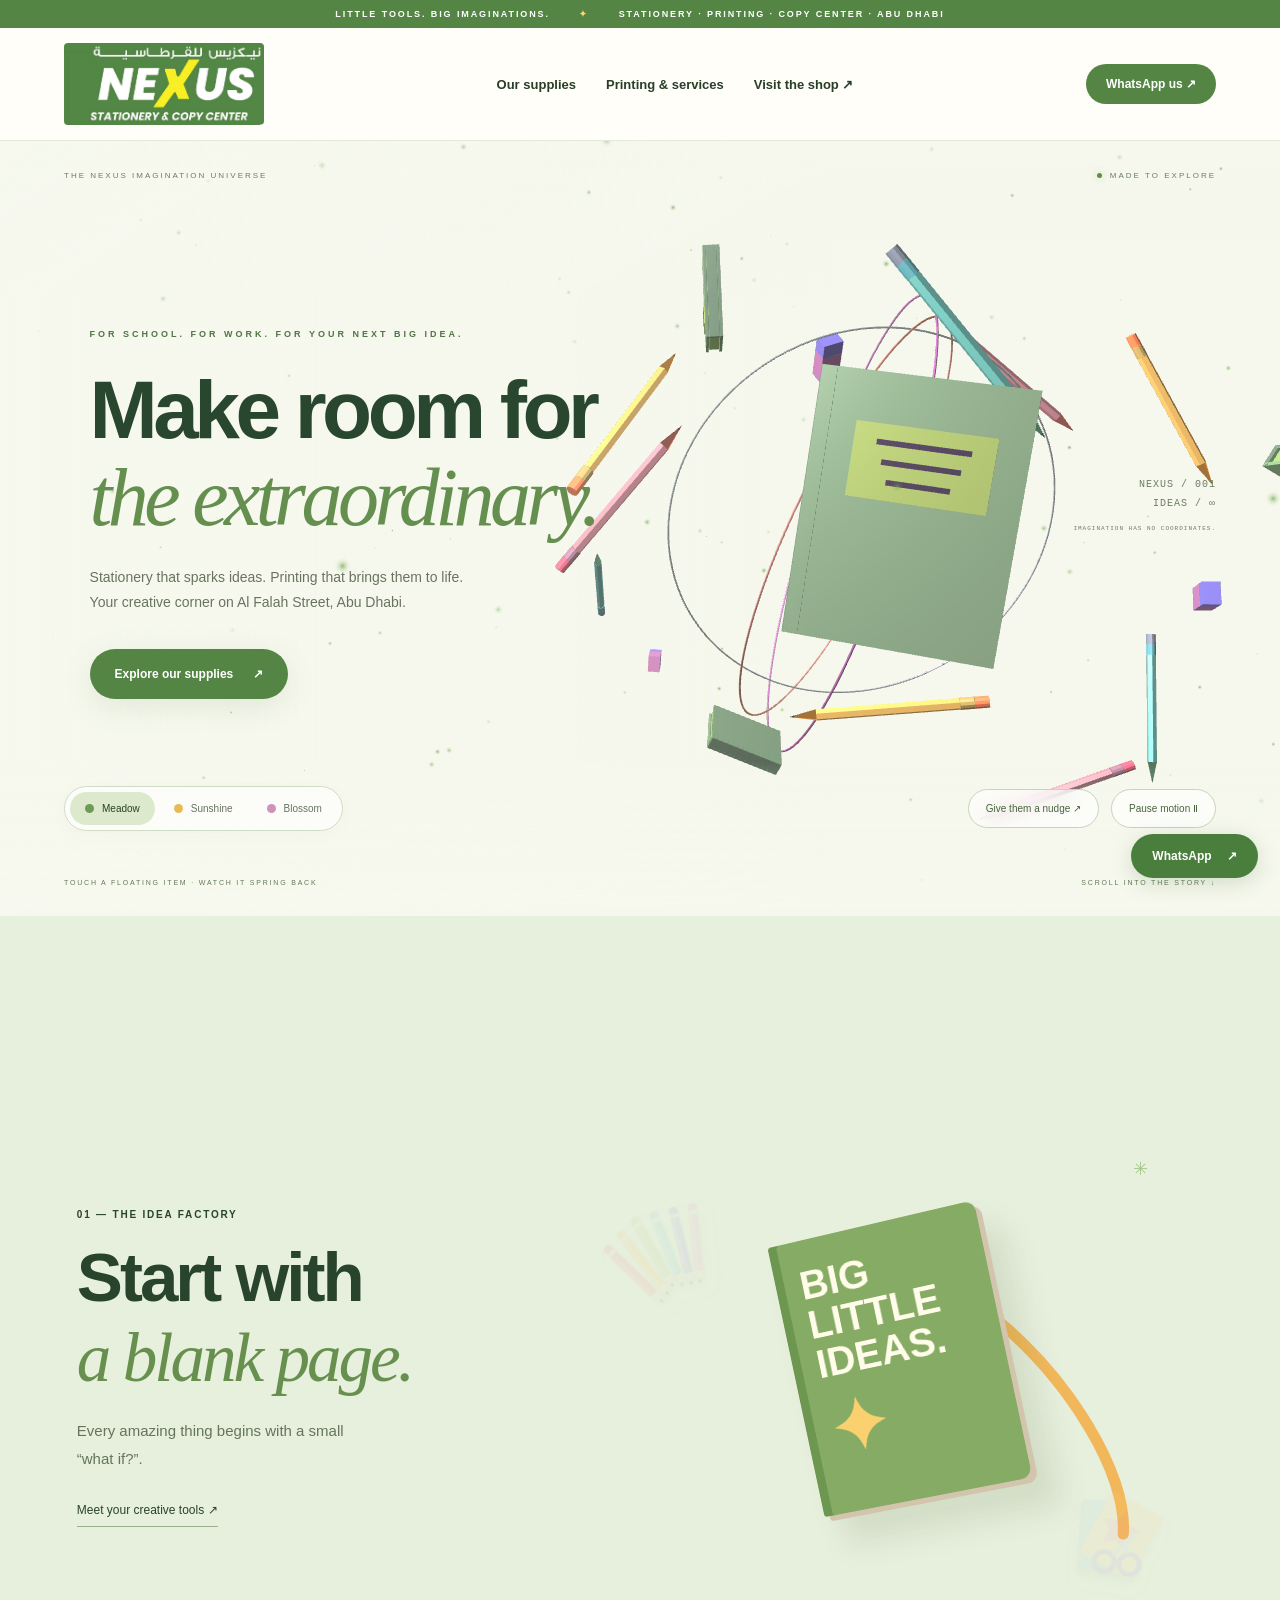
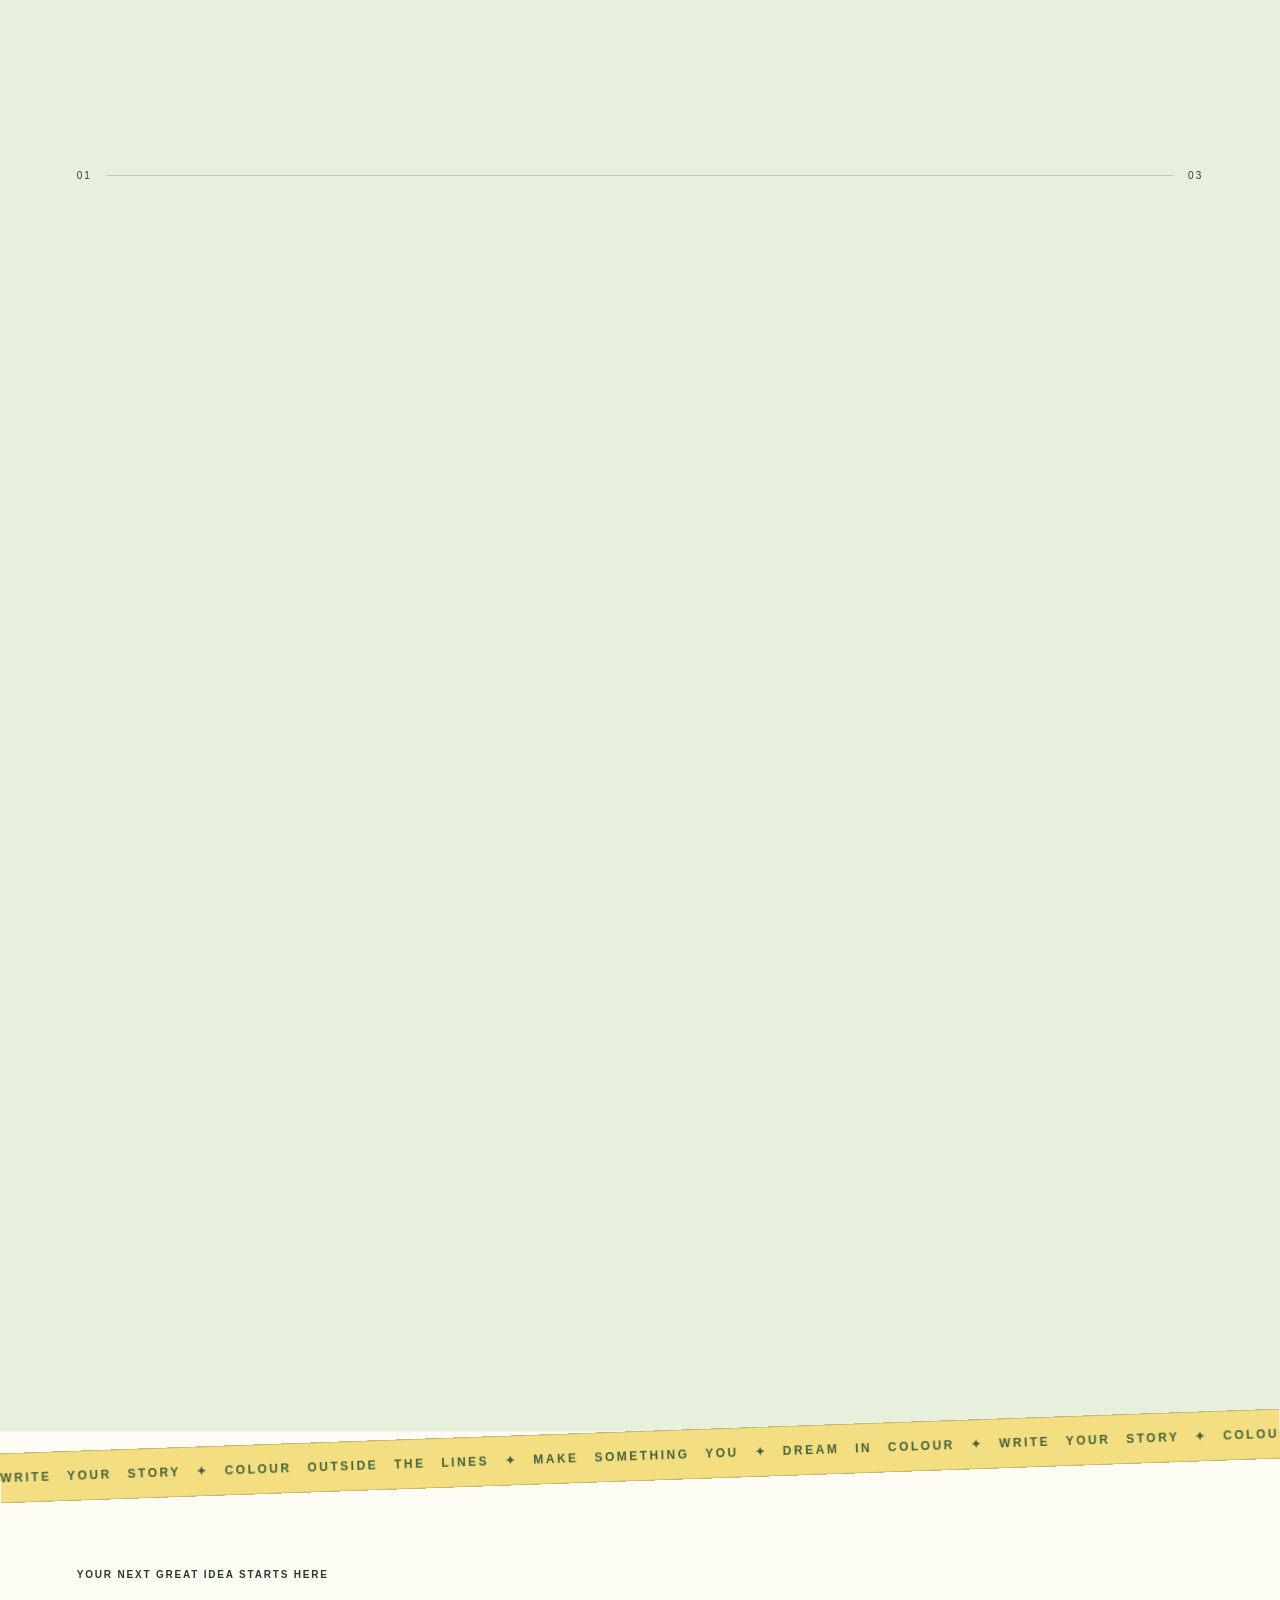
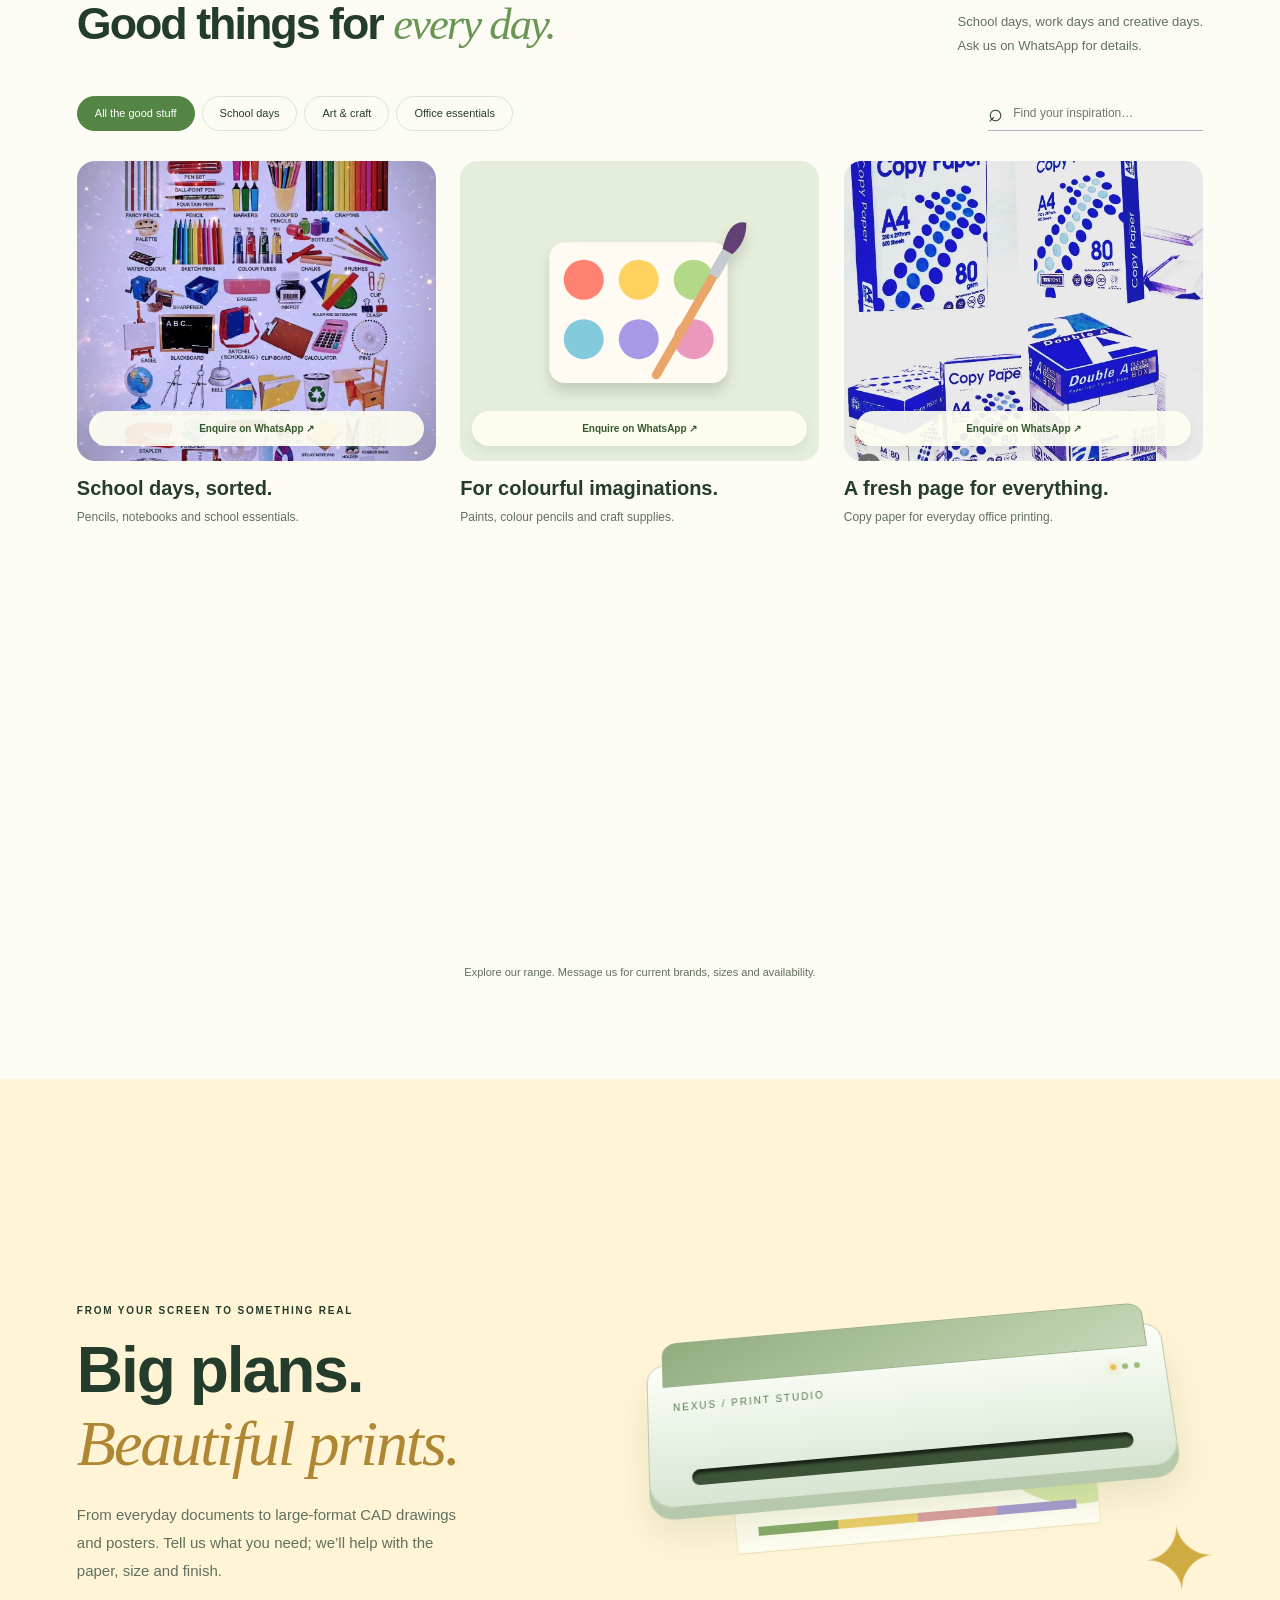
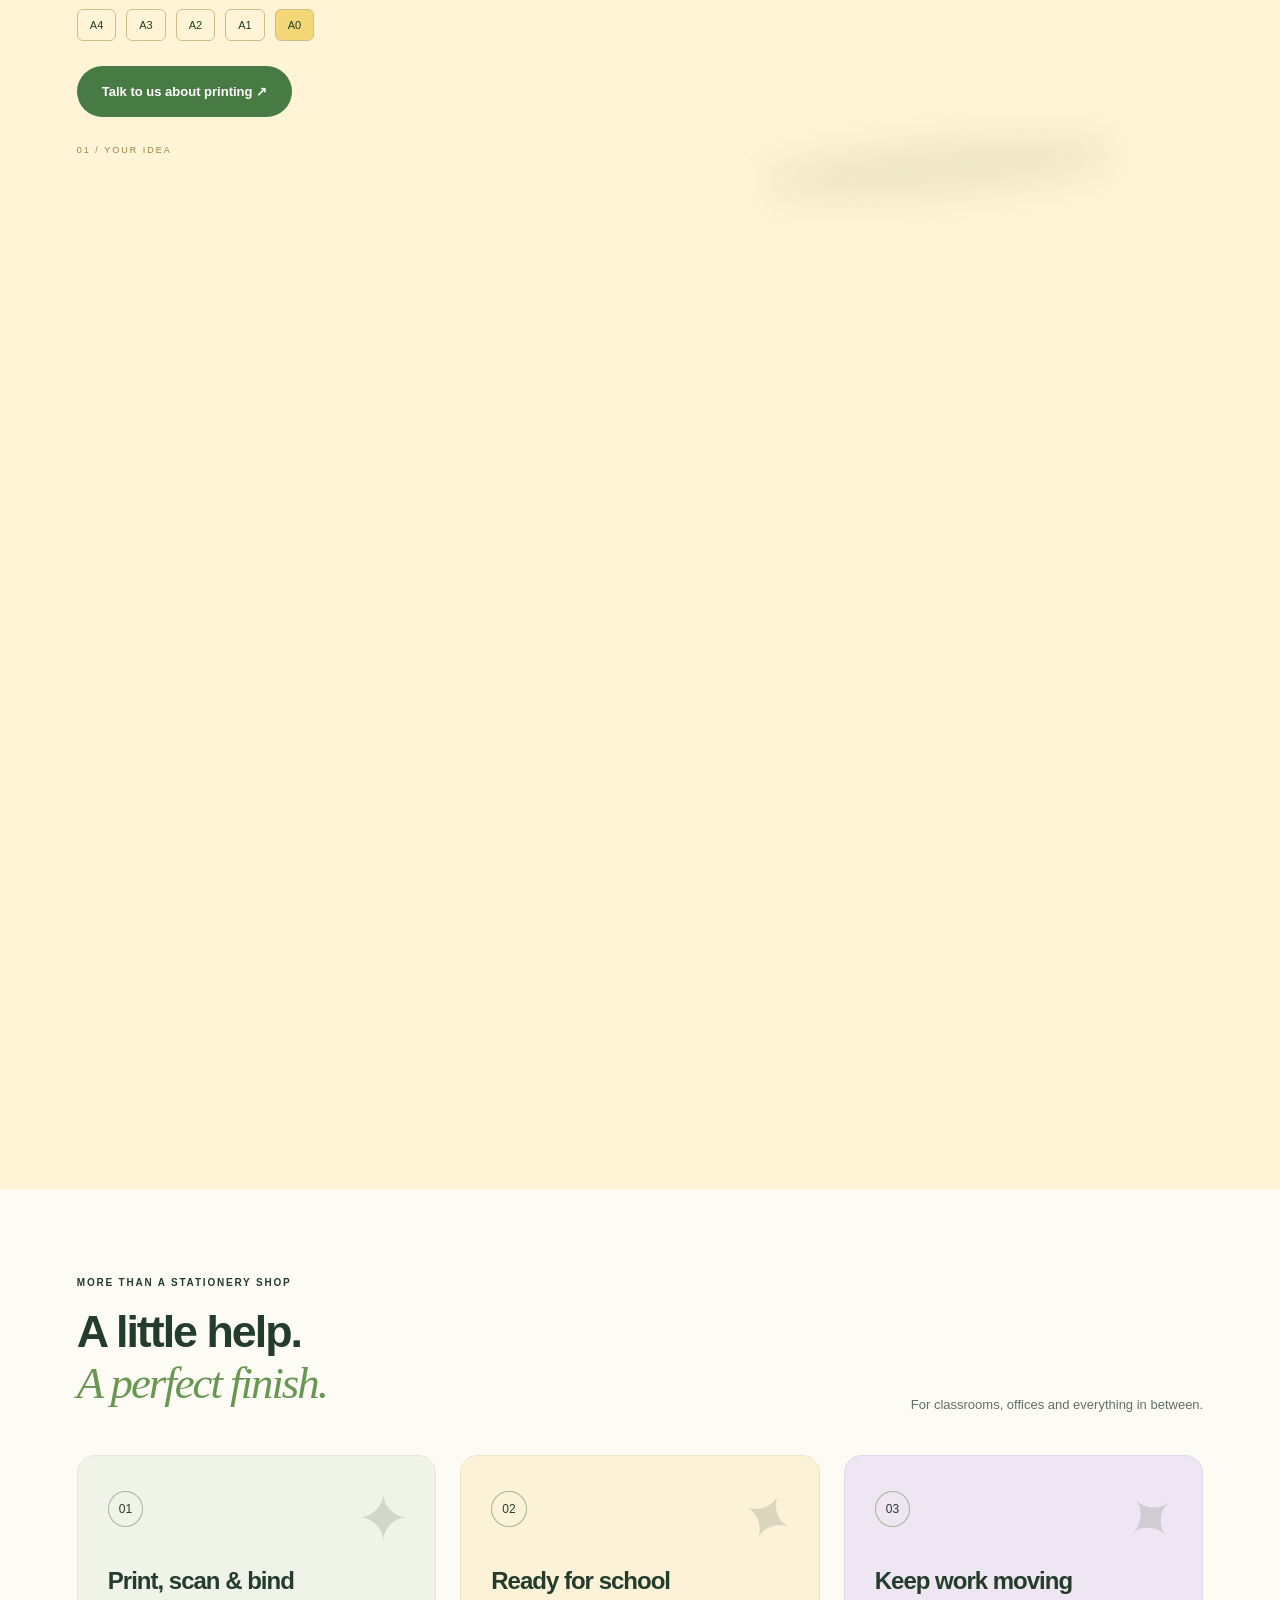
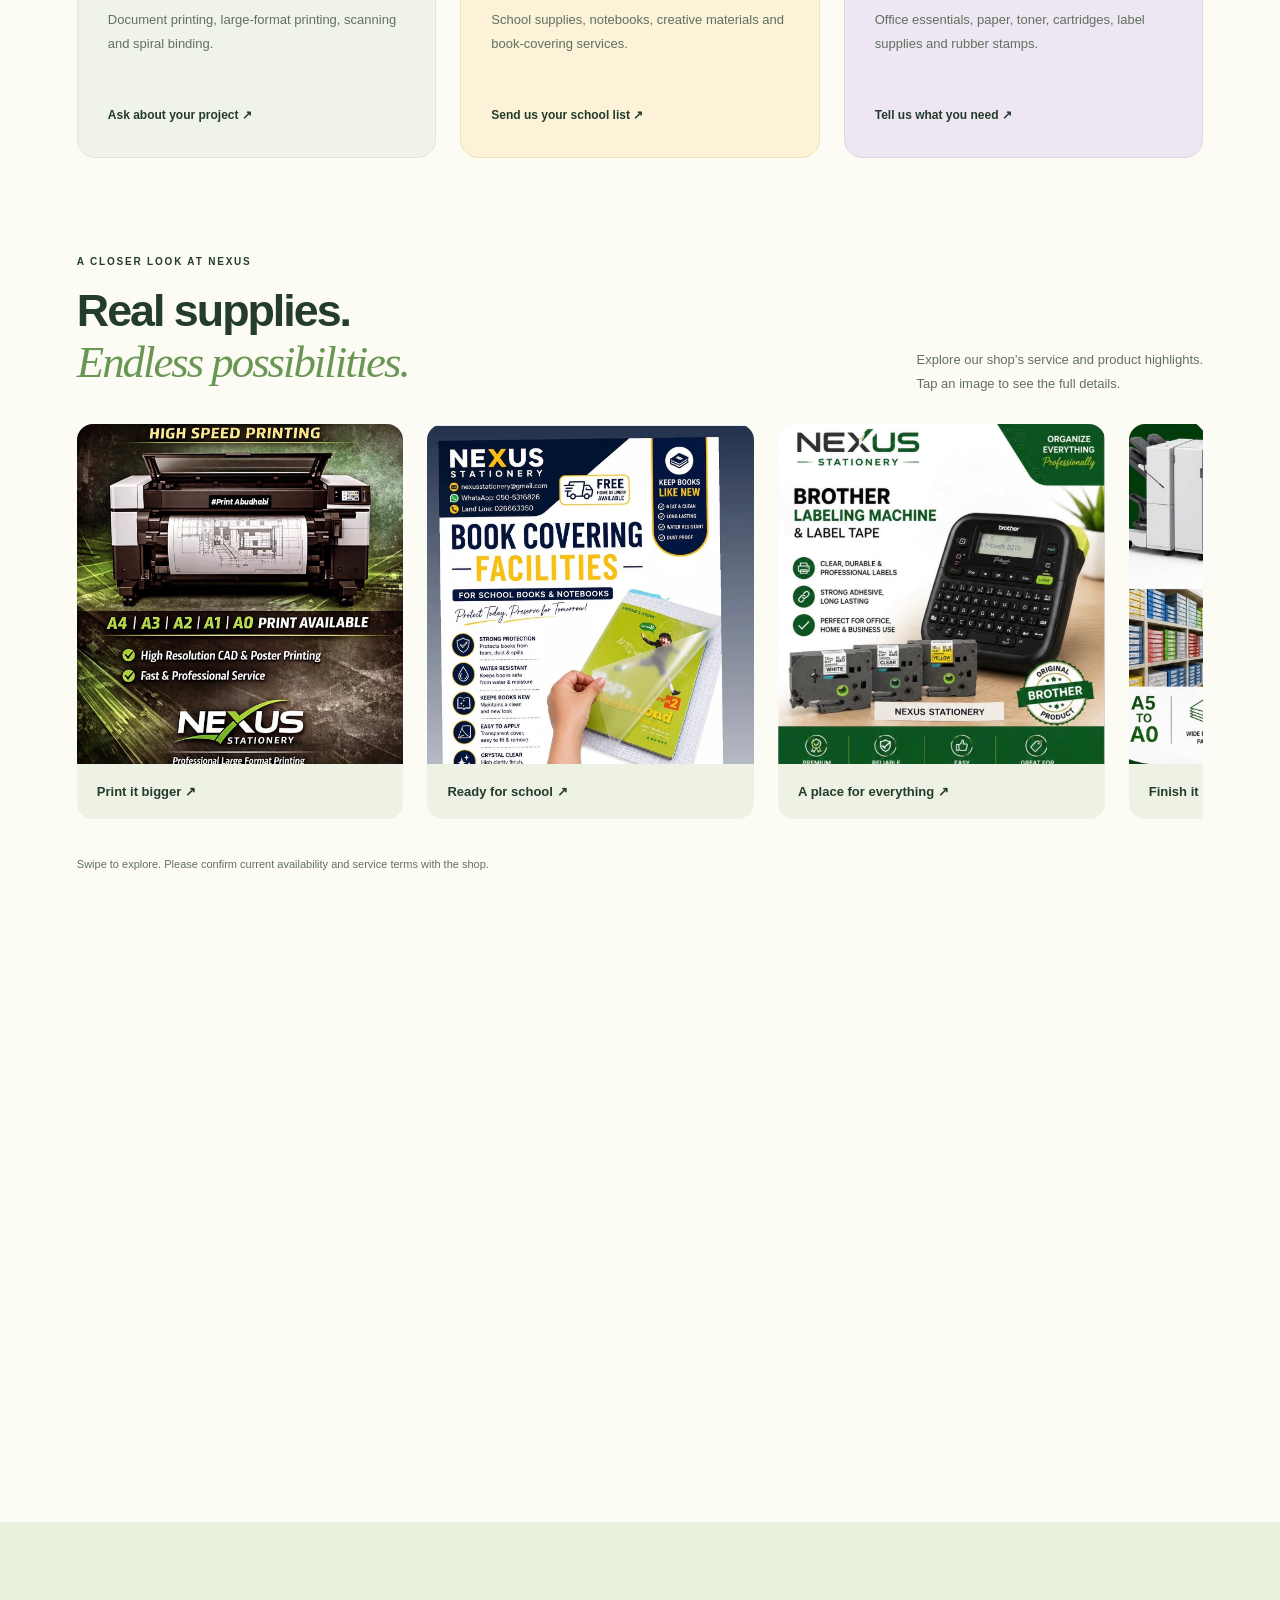
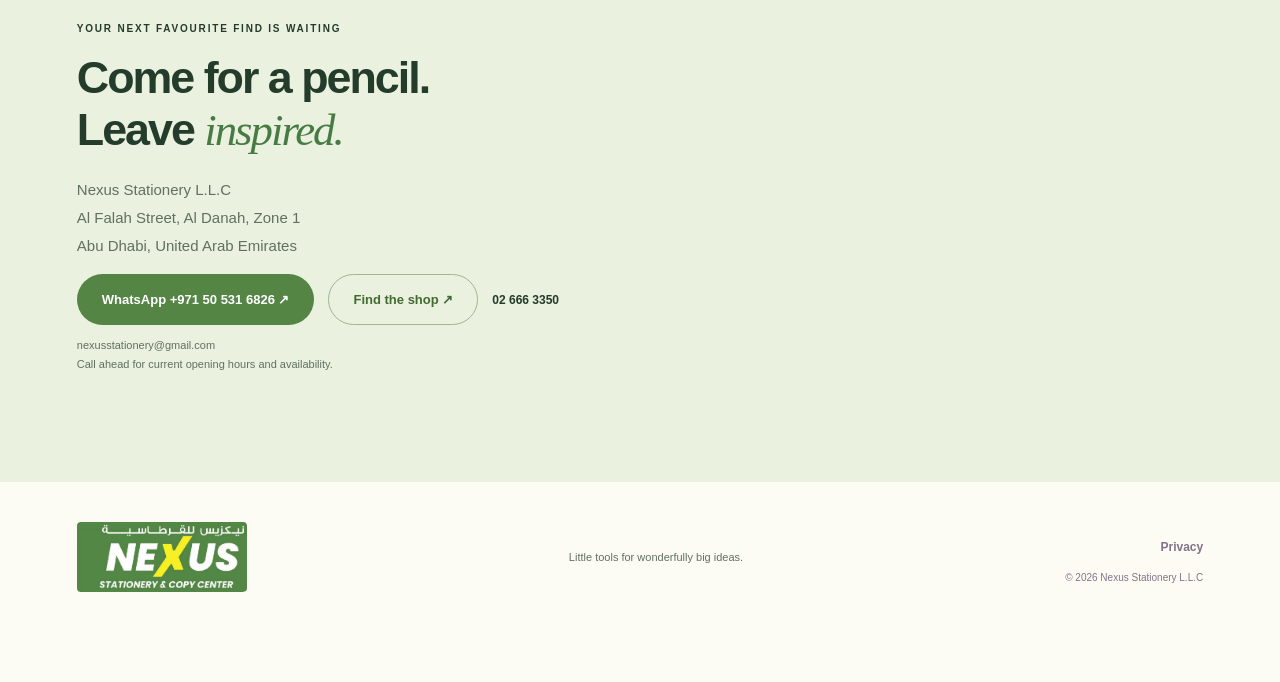
==== commit 255f4913: "Add files via upload" ====
--- a/index.html
+++ b/index.html
@@ -1,4 +1,4 @@
-<!doctype html><html lang="en"><head><meta charset="utf-8"><meta name="viewport" content="width=device-width, initial-scale=1"><title>Nexus Stationery | A little colour. A lot of possibility.</title><meta name="description" content="Explore school essentials, notebooks, art and craft supplies at Nexus Stationery, Al Falah Street, Abu Dhabi. Create your enquiry list and visit the shop."><meta name="theme-color" content="#fff9ed"><link rel="icon" href="assets/favicon.svg"><link rel="stylesheet" href="style.css"><script src="config.js" defer></script><script src="app.js" defer></script><script src="motion.js" defer></script><link rel="stylesheet" href="motion.css"><link rel="stylesheet" href="universe.css"><script src="physics.js" defer></script><script src="universe-software.js" defer></script><script src="universe.js" defer></script><link rel="stylesheet" href="light.css"></head><body>
+<!doctype html><html lang="en"><head><meta charset="utf-8"><meta name="viewport" content="width=device-width, initial-scale=1"><title>Nexus Stationery | A little colour. A lot of possibility.</title><meta name="description" content="Explore school essentials, notebooks, art and craft supplies at Nexus Stationery, Al Falah Street, Abu Dhabi. Create your enquiry list and visit the shop."><meta name="theme-color" content="#fff9ed"><link rel="icon" href="assets/favicon.svg"><link rel="stylesheet" href="style.css?v=5"><script src="config.js?v=5" defer></script><script src="app.js?v=5" defer></script><script src="motion.js?v=5" defer></script><link rel="stylesheet" href="motion.css?v=5"><link rel="stylesheet" href="universe.css?v=5"><script src="physics.js?v=5" defer></script><script src="universe-software.js?v=5" defer></script><script src="universe.js?v=5" defer></script><link rel="stylesheet" href="light.css?v=5"><link rel="stylesheet" href="mobile.css?v=5"></head><body>
 <a class="skip" href="#collections">Skip to collections</a><div class="announcement">LITTLE TOOLS. BIG IMAGINATIONS. <span>✦</span> STATIONERY · PRINTING · COPY CENTER · ABU DHABI</div>
 <header><a class="logo" href="#" aria-label="Nexus Stationery and Copy Center home"><img src="assets/nexus-logo.png" alt="Nexus Stationery & Copy Center — نيكسس للقرطاسية"></a><nav aria-label="Main navigation"><a href="#collections">Our supplies</a><a href="#printing">Printing & services</a><a href="#visit">Visit the shop ↗</a></nav><a class="header-contact" href="https://wa.me/971505316826" target="_blank" rel="noopener">WhatsApp us ↗</a></header>
 <main><section class="universe" id="universe" aria-label="Interactive 3D stationery universe"><canvas id="universeCanvas" aria-label="Animated three-dimensional pencils and notebooks. Use the controls below to change the scene."></canvas><div class="universe-fallback" aria-hidden="true"><img src="assets/pencils.svg" alt=""><img src="assets/notebooks.svg" alt=""><img src="assets/paint.svg" alt=""></div><div class="universe-grain"></div><div class="universe-top"><span>THE NEXUS IMAGINATION UNIVERSE</span><span class="live-label"><i></i> MADE TO EXPLORE</span></div><div class="universe-copy"><div class="eyebrow">FOR SCHOOL. FOR WORK. FOR YOUR NEXT BIG IDEA.</div><h1>Make room for<br><em>the extraordinary.</em></h1><p>Stationery that sparks ideas. Printing that brings them to life.<br>Your creative corner on Al Falah Street, Abu Dhabi.</p><a class="button universe-cta" href="#collections">Explore our supplies <span>↗</span></a></div><div class="universe-coordinate" aria-hidden="true">NEXUS / 001<br>IDEAS / ∞<br><span>IMAGINATION HAS NO COORDINATES.</span></div><div class="universe-controls"><div class="world-buttons" role="group" aria-label="Choose colour world"><button class="active" data-world="0" aria-pressed="true"><span class="world-dot violet"></span>Meadow</button><button data-world="1" aria-pressed="false"><span class="world-dot peach"></span>Sunshine</button><button data-world="2" aria-pressed="false"><span class="world-dot mint"></span>Blossom</button></div><div class="universe-actions"><button id="burstUniverse">Give them a nudge ↗</button><button id="pauseUniverse" aria-pressed="false">Pause motion Ⅱ</button></div></div><div class="universe-bottom"><span id="universeHint">TOUCH A FLOATING ITEM · WATCH IT SPRING BACK</span><a href="#story">SCROLL INTO THE STORY ↓</a></div></section><section class="story-scroll" id="story"><div class="story-sticky"><div class="story-caption"><div class="eyebrow">01 — THE IDEA FACTORY</div><h2 id="storyTitle">Start with<br><em>a blank page.</em></h2><p id="storyDescription">Every amazing thing begins with a small “what if?”.</p><a href="#collections" class="story-link">Meet your creative tools ↗</a></div><div class="story-world" aria-label="Scroll animation of a notebook opening and colours spreading"><div class="colour-cloud cloud-one"></div><div class="colour-cloud cloud-two"></div><svg class="story-strokes" viewBox="0 0 600 600" aria-hidden="true"><path class="stroke-one" d="M70 380C-30 120 500 15 510 250S65 550 160 290S560 340 550 480"/><path class="stroke-two" d="M90 170Q350 500 500 100"/></svg><div class="story-book"><div class="story-page"><span>hello,<br><b>possibility.</b></span><div class="page-doodle">✦</div><small>MADE OF IDEAS. MADE BY YOU.</small></div><div class="story-cover"><span>BIG<br>LITTLE<br>IDEAS.</span><b>✦</b></div></div><img class="story-tool tool-one" src="assets/pencils.svg" alt="Rainbow pencils"><img class="story-tool tool-two" src="assets/craft.svg" alt="Paper craft tools"><span class="story-star">✳</span></div><div class="story-progress"><span id="storyNumber">01</span><div><i></i></div><span>03</span></div></div></section><div class="ticker" aria-hidden="true"><div>WRITE YOUR STORY ✦ COLOUR OUTSIDE THE LINES ✦ MAKE SOMETHING YOU ✦ DREAM IN COLOUR ✦ WRITE YOUR STORY ✦ COLOUR OUTSIDE THE LINES ✦ MAKE SOMETHING YOU ✦ DREAM IN COLOUR ✦</div></div>
--- a/mobile.css
+++ b/mobile.css
@@ -0,0 +1,17 @@
+/* Phone and tablet layout: content determines height; animation has its own stage. */
+@media(max-width:950px){
+ html{scroll-padding-top:20px}body{overflow-x:hidden}main,section{min-width:0}header{display:grid;grid-template-columns:minmax(0,1fr) auto;gap:12px;padding:14px 5% 8px}.logo img{width:clamp(130px,36vw,175px);max-width:100%}.header-contact{font-size:12px;min-height:44px;display:flex;align-items:center;white-space:nowrap;padding:11px 14px}header nav{grid-column:1/-1;order:3;width:100%;gap:8px;justify-content:space-between;padding:0;font-size:12px}nav a{min-height:44px;display:flex;align-items:center}.announcement{font-size:8px;letter-spacing:1px;line-height:1.5;padding:8px 12px}
+ .universe{display:flex;flex-direction:column;height:auto;min-height:0;max-height:none;padding:20px 0 24px}.universe-top{position:relative;inset:auto;order:0;margin:0 6%;font-size:7px;letter-spacing:1px}.universe-copy{position:relative;inset:auto;order:1;margin:28px 6% 0;max-width:600px;pointer-events:auto}.universe-copy .eyebrow{font-size:9px;letter-spacing:1.2px}.universe h1{font-size:clamp(36px,8.8vw,60px);letter-spacing:-1.8px;line-height:1.12;margin:15px 0}.universe h1 em{white-space:normal}.universe-copy p{font-size:15px;line-height:1.65;max-width:440px;margin:15px 0}.universe-cta{min-height:46px;font-size:13px;margin-top:3px;padding:13px 20px}
+ #universeCanvas{position:relative;inset:auto;order:2;display:block;width:100%;height:clamp(260px,78vw,380px);flex:none;margin:0;z-index:2;touch-action:pan-y}.universe-controls{position:relative;inset:auto;order:3;margin:0 5%;flex-direction:column;gap:12px}.world-buttons{width:100%;max-width:360px;justify-content:center;padding:3px;gap:2px}.world-buttons button{flex:1;justify-content:center;min-height:44px;padding:9px 5px;font-size:12px;gap:6px}.universe-actions{gap:12px}.universe-actions button{min-height:44px;font-size:12px;padding:10px 14px}.universe-bottom{position:relative;inset:auto;order:4;margin:18px 6% 0;flex-direction:column;gap:14px;font-size:8px;line-height:1.6;text-align:center;letter-spacing:.7px}.universe-bottom a{padding:8px}.universe-coordinate{display:none}.universe:after{z-index:1;background:none}
+ .section{padding:48px 6%}.section-heading{display:block}.section-heading h2,h2{font-size:clamp(30px,7.4vw,42px);letter-spacing:-1.4px}.section-heading p,p{font-size:15px;line-height:1.7}.eyebrow{font-size:10px;letter-spacing:1.3px}.catalog-tools{gap:16px}.filters{display:grid;grid-template-columns:repeat(2,minmax(0,1fr));width:100%;gap:8px}.filters button{font-size:12px;min-height:44px;padding:10px 12px}.search{width:100%}.search input{width:100%;min-width:0;font-size:16px;min-height:46px}.products{grid-template-columns:repeat(2,minmax(0,1fr));gap:26px 14px}.product{min-width:0}.product-image{height:clamp(185px,47vw,290px)}.product h3{font-size:17px;line-height:1.3;margin:12px 0 7px}.product p{font-size:13px;line-height:1.6}.enquire-pill{font-size:11px;min-height:40px;display:grid;place-items:center;padding:8px 4px;left:7px;right:7px;bottom:8px}.product-tag{font-size:9px}.catalog-note{font-size:12px}
+ .story-scroll,.print-scroll{height:auto}.story-sticky,.print-sticky{position:relative;top:auto;display:flex;flex-direction:column;align-items:stretch;height:auto;min-height:0;padding:40px 6% 30px;gap:0;overflow:hidden}.story-caption,.print-copy{max-width:560px}.story-caption h2,.print-copy h2{font-size:clamp(34px,8vw,48px);margin:14px 0;letter-spacing:-1.5px}.story-caption h2 br{display:none}.story-caption h2 em{display:block}.story-caption p,.print-copy p{font-size:15px;line-height:1.7;max-width:440px}.story-link{font-size:13px;min-height:44px;margin-top:6px;padding-top:10px}.story-world{width:500px;height:450px;flex:none;left:50%;margin:0 0 0 -250px;transform:scale(var(--scene-scale,.6));transform-origin:center top;margin-bottom:calc(450px * (var(--scene-scale,.6) - 1))}.story-book{top:70px}.story-progress{position:relative;inset:auto;margin:22px 0 0}.print-copy h2 br{display:block}.print-copy .button{font-size:13px;min-height:46px;padding:12px 18px}.print-sizes{margin:22px 0}.print-sizes span{font-size:12px;padding:8px 12px;transform:none!important}.print-step{font-size:10px;letter-spacing:1px;margin-top:18px}.printer-world{flex:none;position:relative;left:50%;width:360px;height:430px;min-height:0;margin:10px 0 0 -180px;transform:scale(var(--printer-scale,.85)) rotate(calc(-3deg + var(--print)*6deg));transform-origin:center top;margin-bottom:calc(430px * (var(--printer-scale,.85) - 1))}.printer-body{top:45px;height:125px}.printed-sheet{top:130px;height:260px}.print-spark{font-size:60px;right:5px;top:220px}
+ .service-grid{grid-template-columns:1fr;gap:16px}.service-card{padding:24px}.service-card p{font-size:15px;min-height:0}.service-card h3{font-size:24px;margin:22px 0 12px}.service-card a{font-size:14px;min-height:44px;padding-top:12px;margin-top:8px}.photo-card{min-width:0;flex-basis:82%;max-width:370px}.photo-card img{height:330px}.photo-card>span{font-size:14px}.small{font-size:12px;overflow-wrap:anywhere}
+ .play-section,.visit{grid-template-columns:minmax(0,1fr);gap:28px}.drawing-paper{transform:none;margin:0;padding:16px;max-width:100%;min-width:0}.drawing-paper canvas{height:240px}.swatches{gap:9px}.swatches button{width:44px;height:44px}.stamp,.text-button{min-height:44px;font-size:13px}.visit-actions{align-items:stretch;gap:12px}.visit .button{font-size:14px;min-height:48px;width:100%;padding:12px 14px}.store-photo{transform:none;box-shadow:5px 5px 0 #d8e4c7}.store-photo img{height:auto;aspect-ratio:1.4;object-fit:cover}.store-photo>span{font-size:13px;padding:16px}.floating-whatsapp{right:12px;bottom:calc(12px + env(safe-area-inset-bottom,0px));font-size:12px;min-height:44px;padding:13px 17px}footer{flex-wrap:wrap;padding:30px 6% calc(90px + env(safe-area-inset-bottom,0px));gap:16px}footer>div{width:100%;align-items:start}dialog{padding:18px;width:calc(100% - 24px);max-height:85dvh}#photoDialog{width:calc(100% - 24px)}#photoDialog h2{font-size:19px;line-height:1.3;margin:8px 0 16px}.close{min-width:44px;min-height:44px}.dialog-head{gap:10px}#fullPhoto{max-height:58dvh}
+}
+@media(max-width:359px){.products{grid-template-columns:1fr}.product-image{height:280px}.header-contact{font-size:11px;padding:10px}header nav{font-size:11px}.universe h1{font-size:35px}.live-label{display:none}}
+@media(hover:none){.product:hover img,.product-image,.photo-card:hover img{transform:none!important}.product-image:after{display:none}.button:hover{transform:none;box-shadow:none}}
+@media(prefers-reduced-motion:reduce){.story-world,.printer-world{transition:none}.motion-ready .reveal{opacity:1;transform:none}}
+
+@media(max-width:950px){.hero-visible .floating-whatsapp{opacity:0;pointer-events:none}.floating-whatsapp{transition:opacity .2s}}
+
+@media(max-width:950px){.ticker{transform:none}.universe-copy .eyebrow{max-width:100%}}
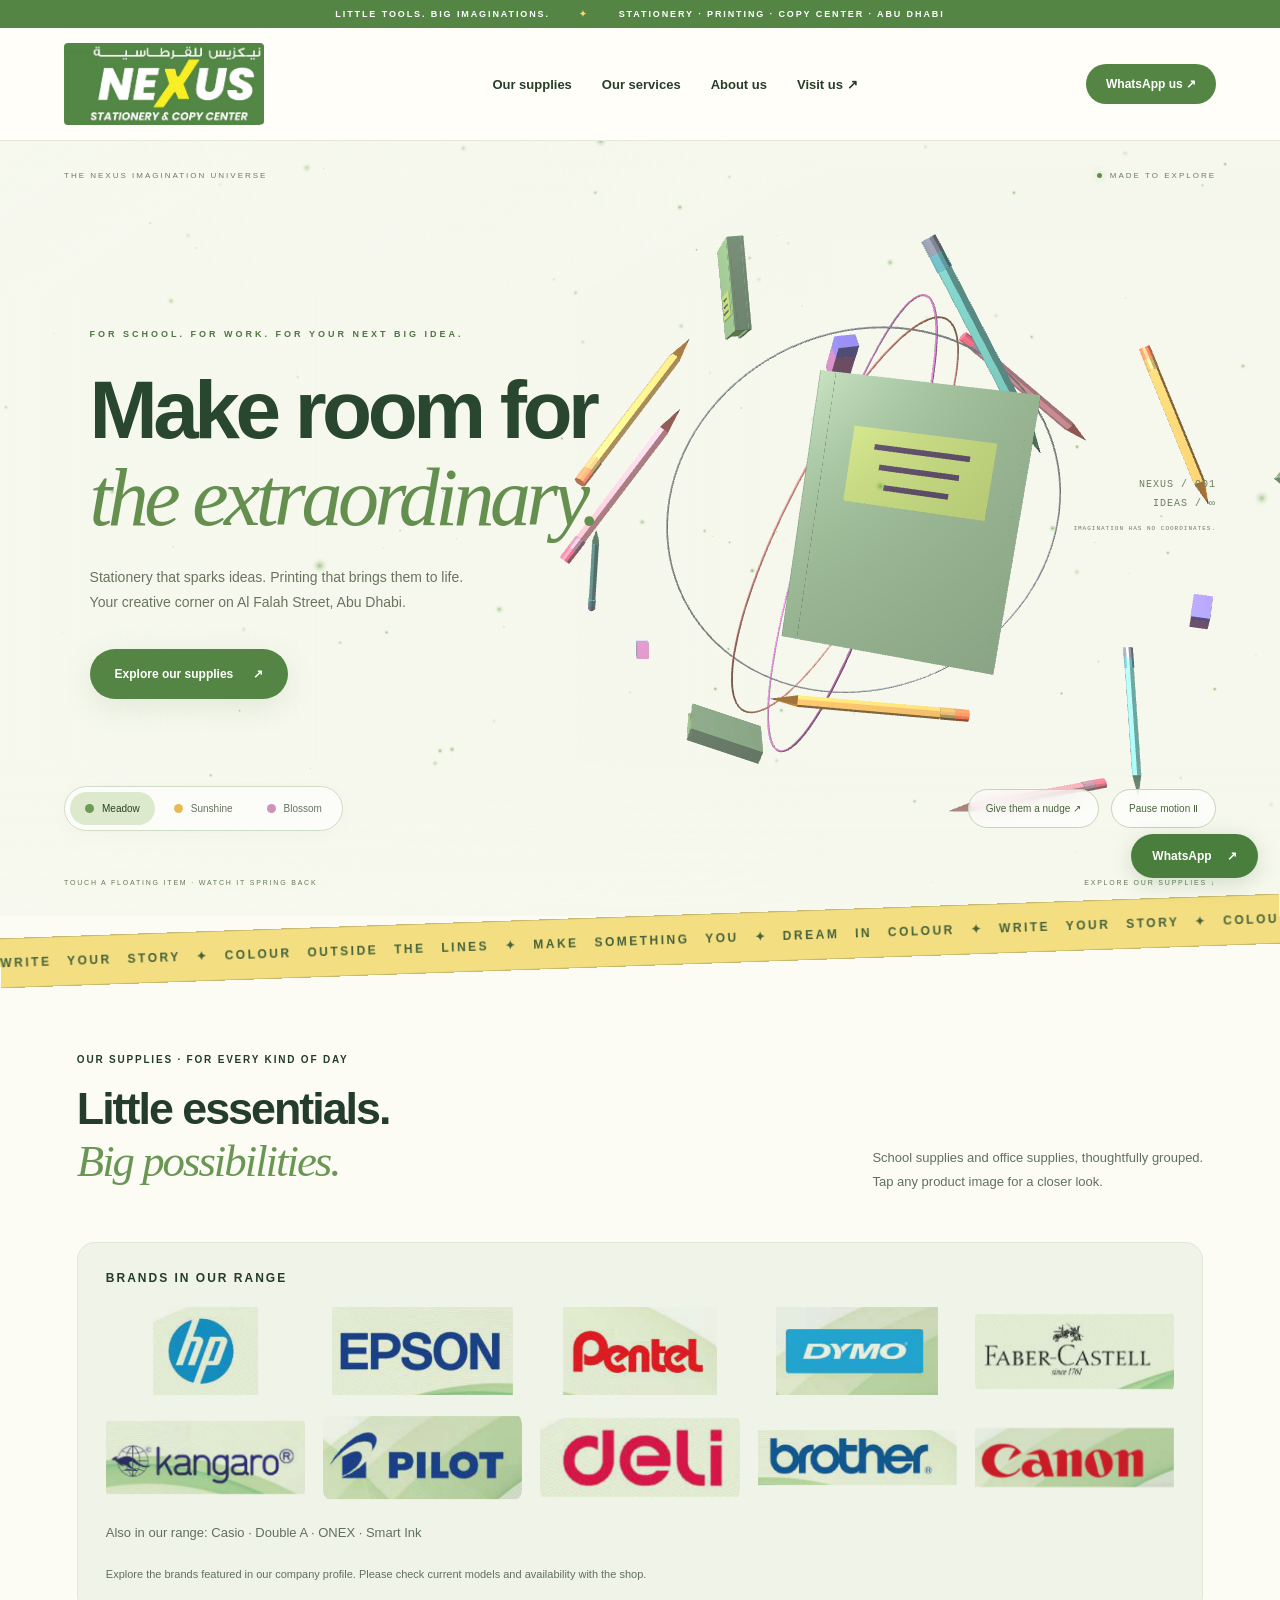
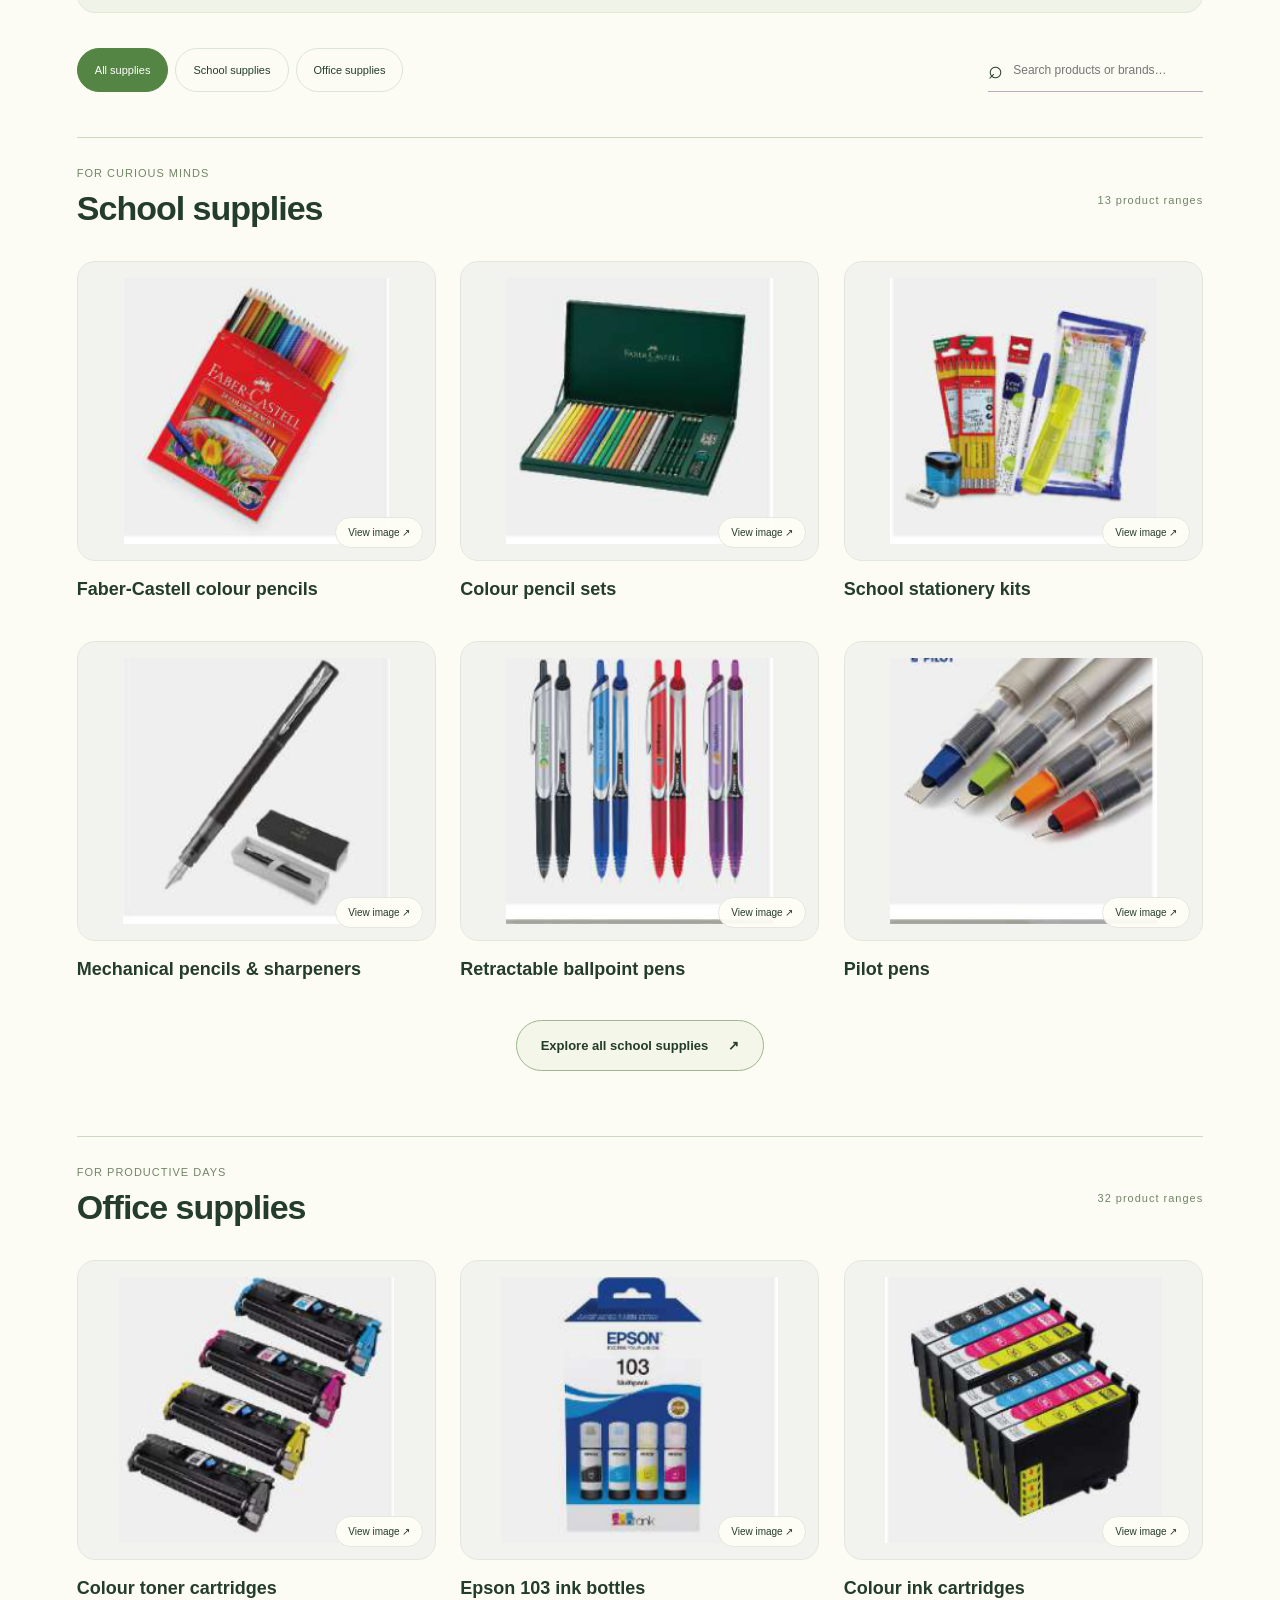
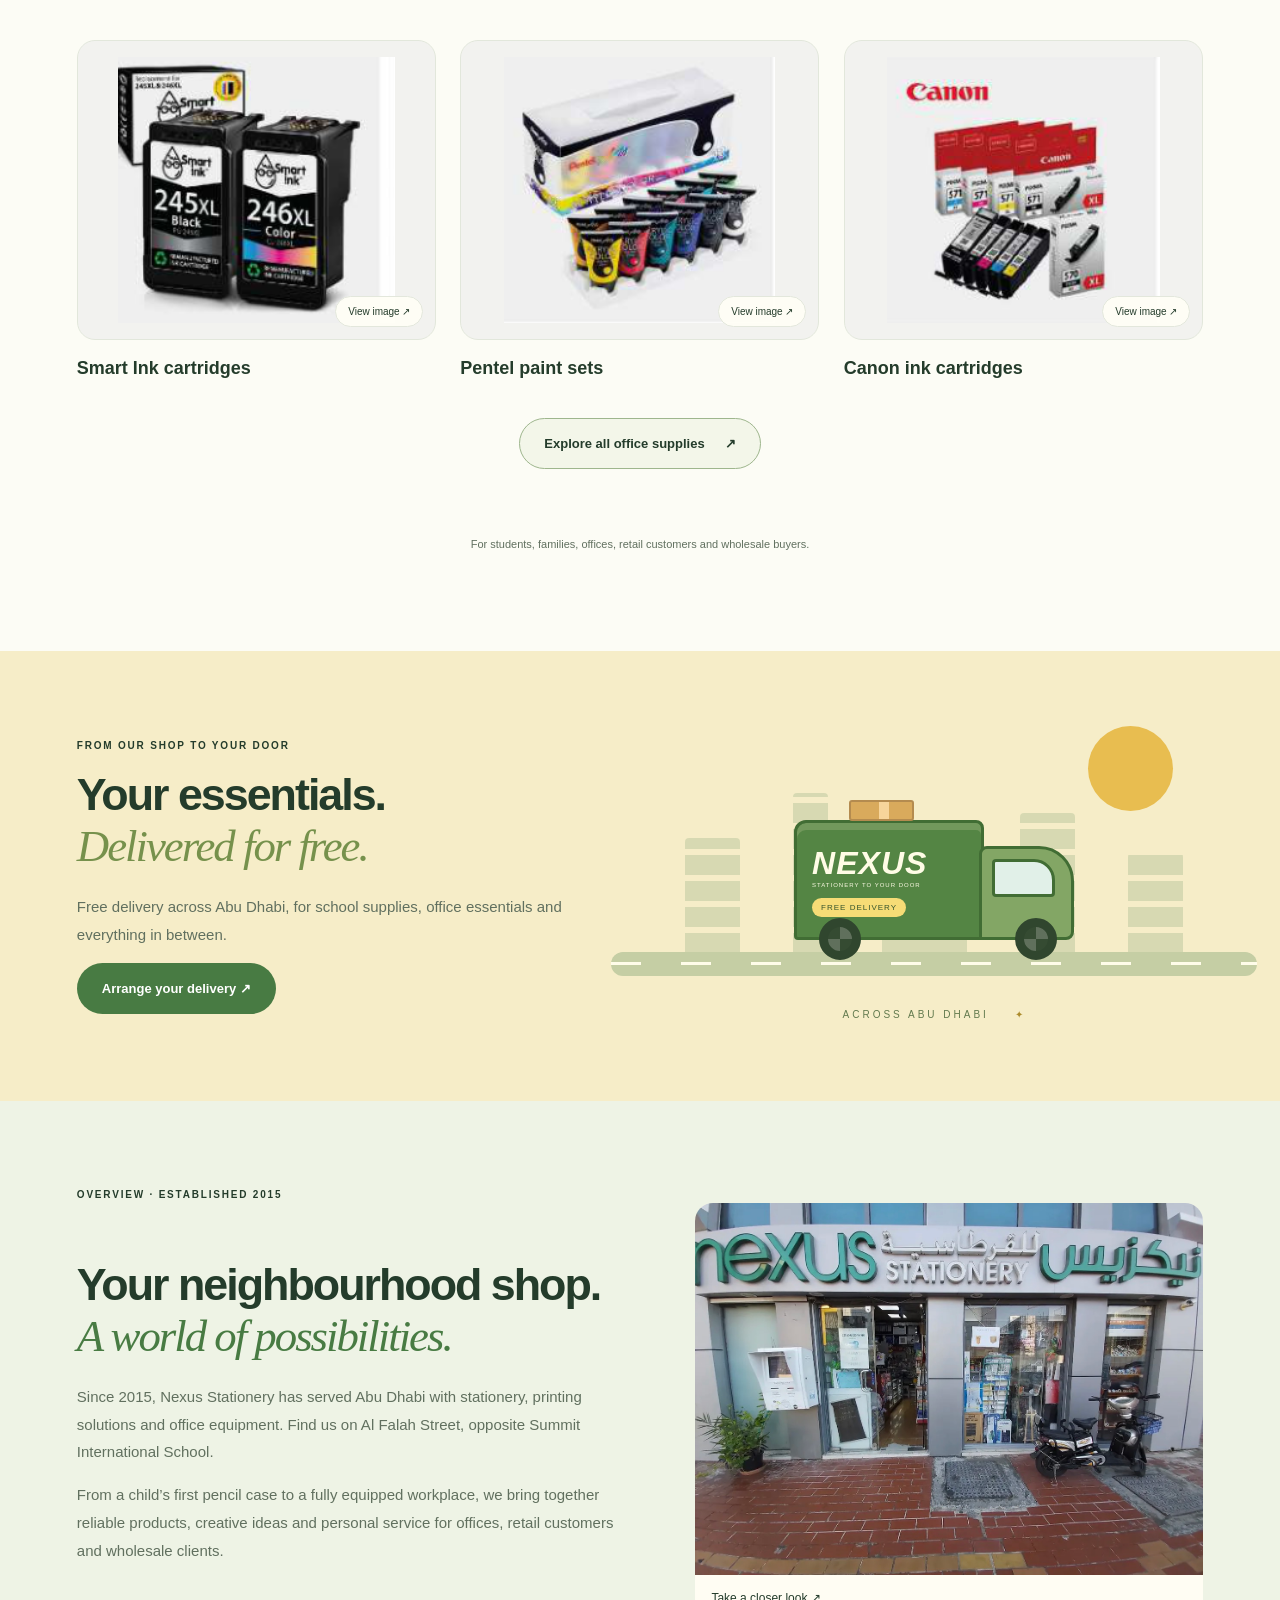
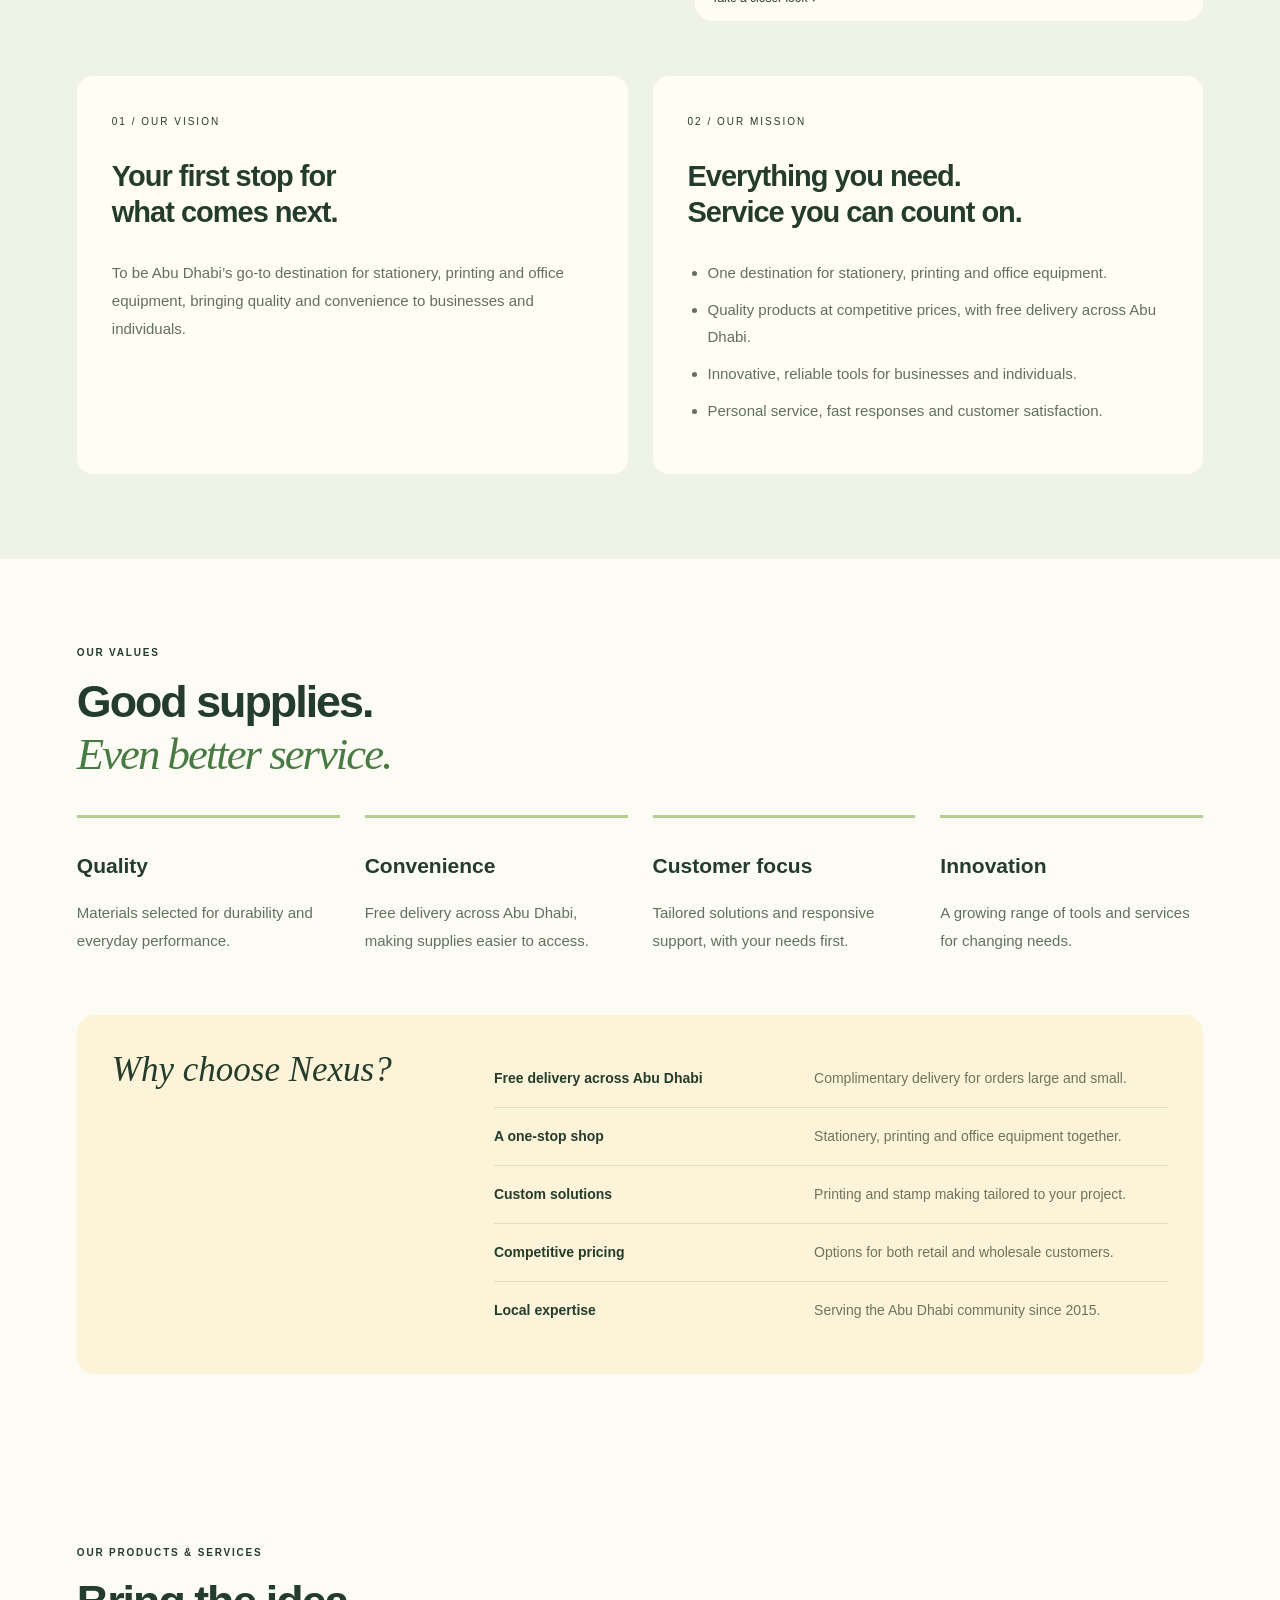
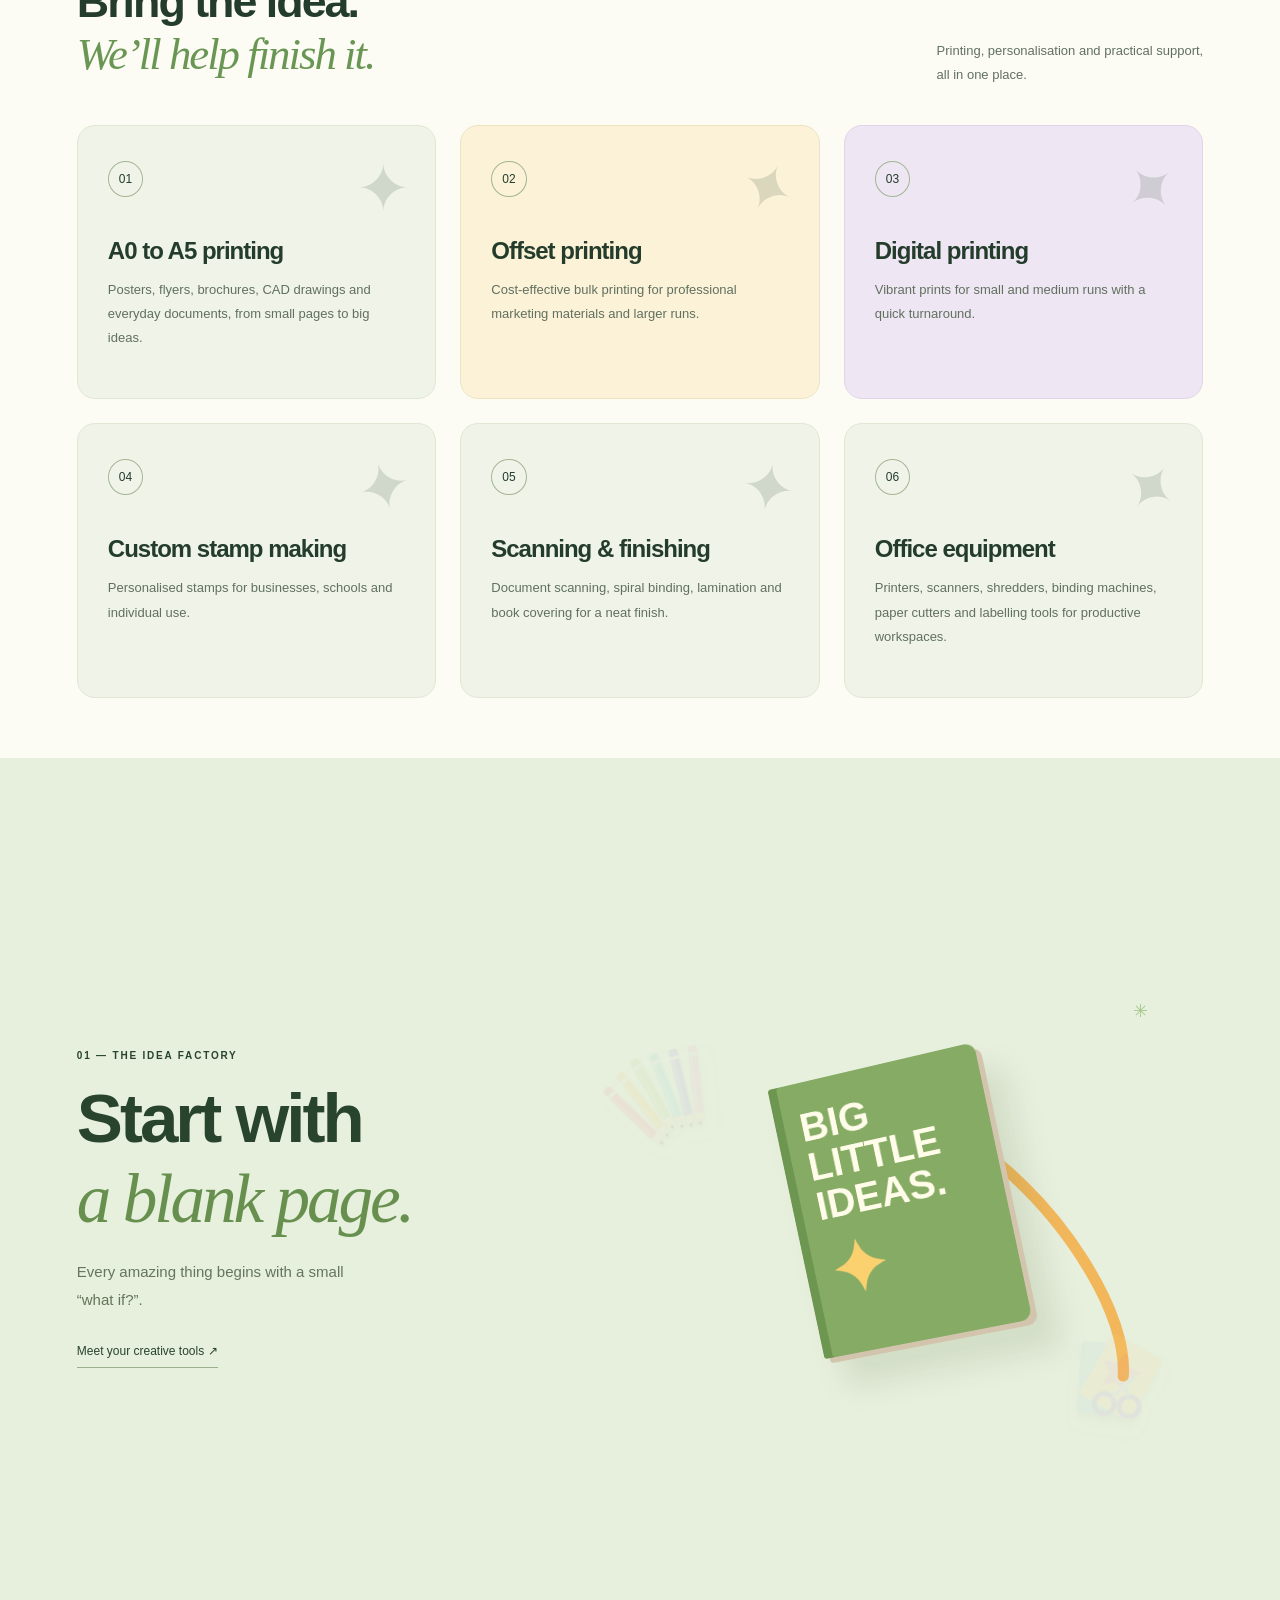
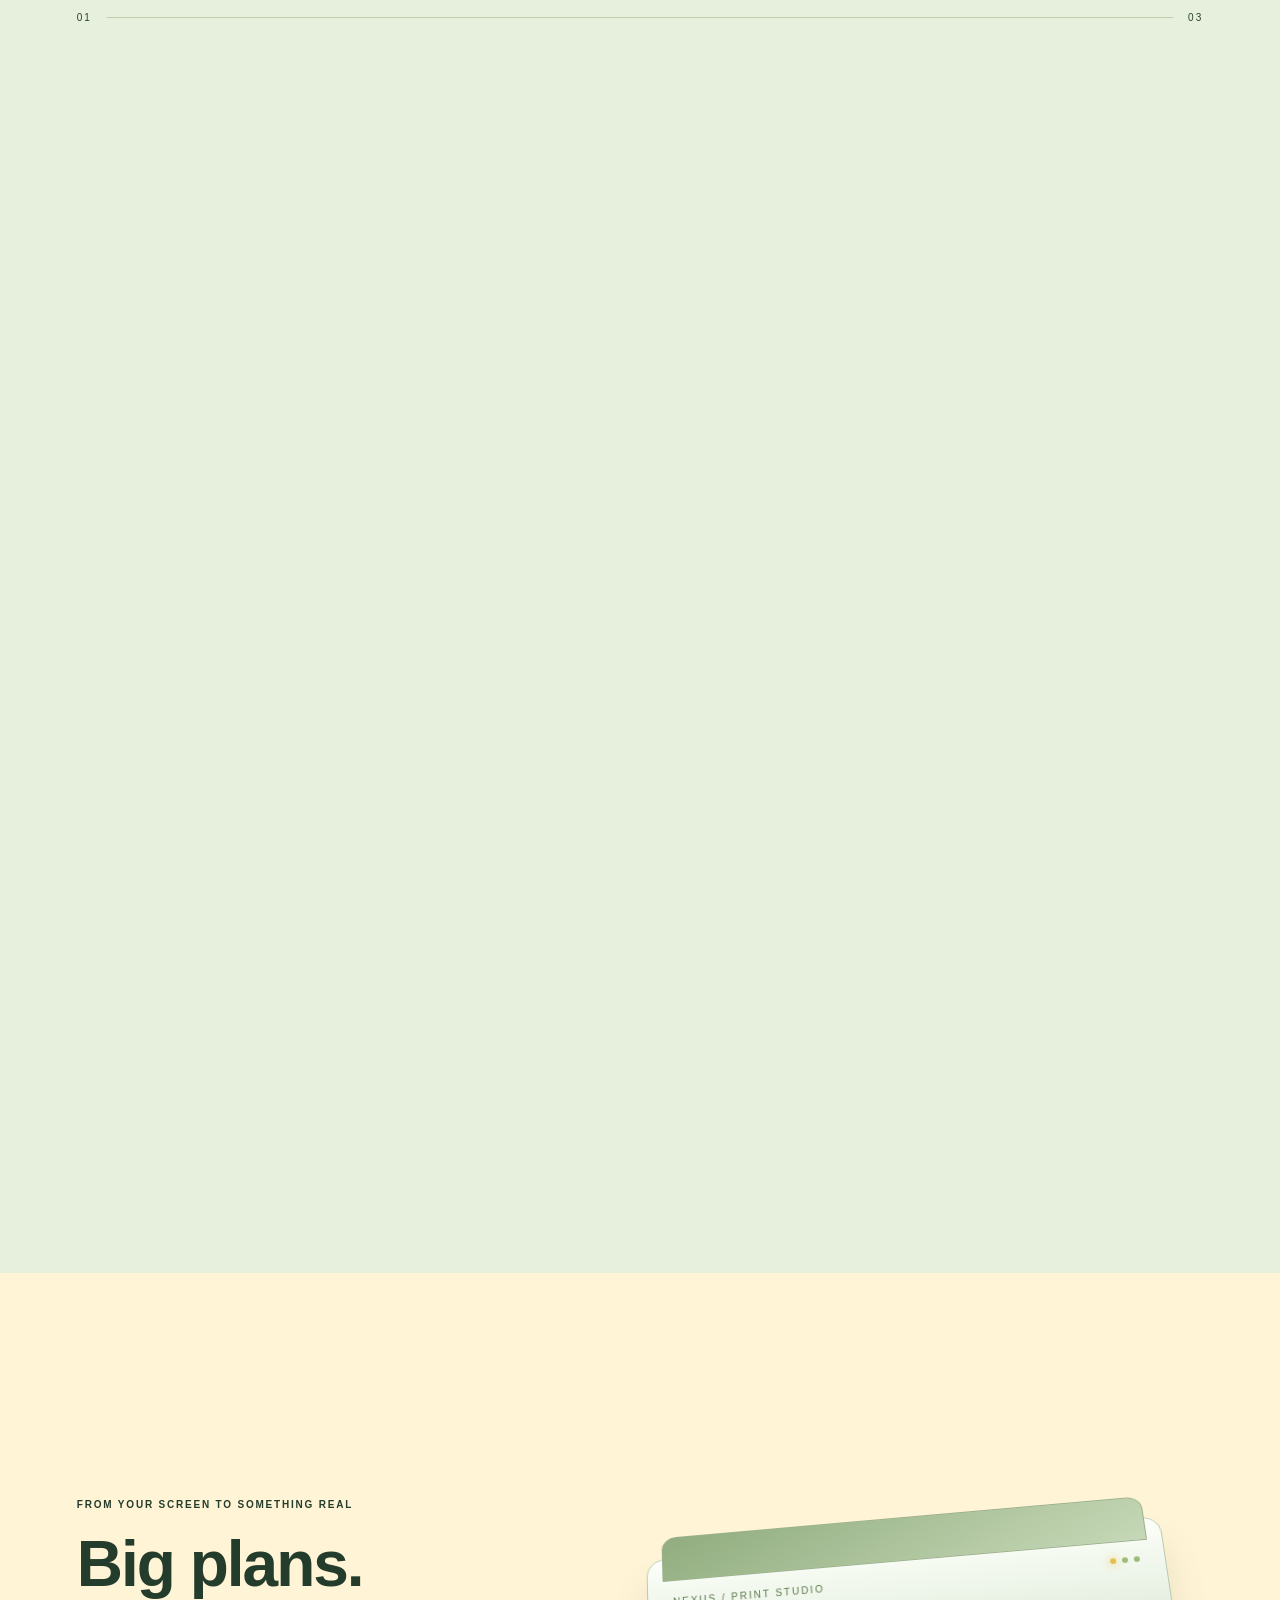
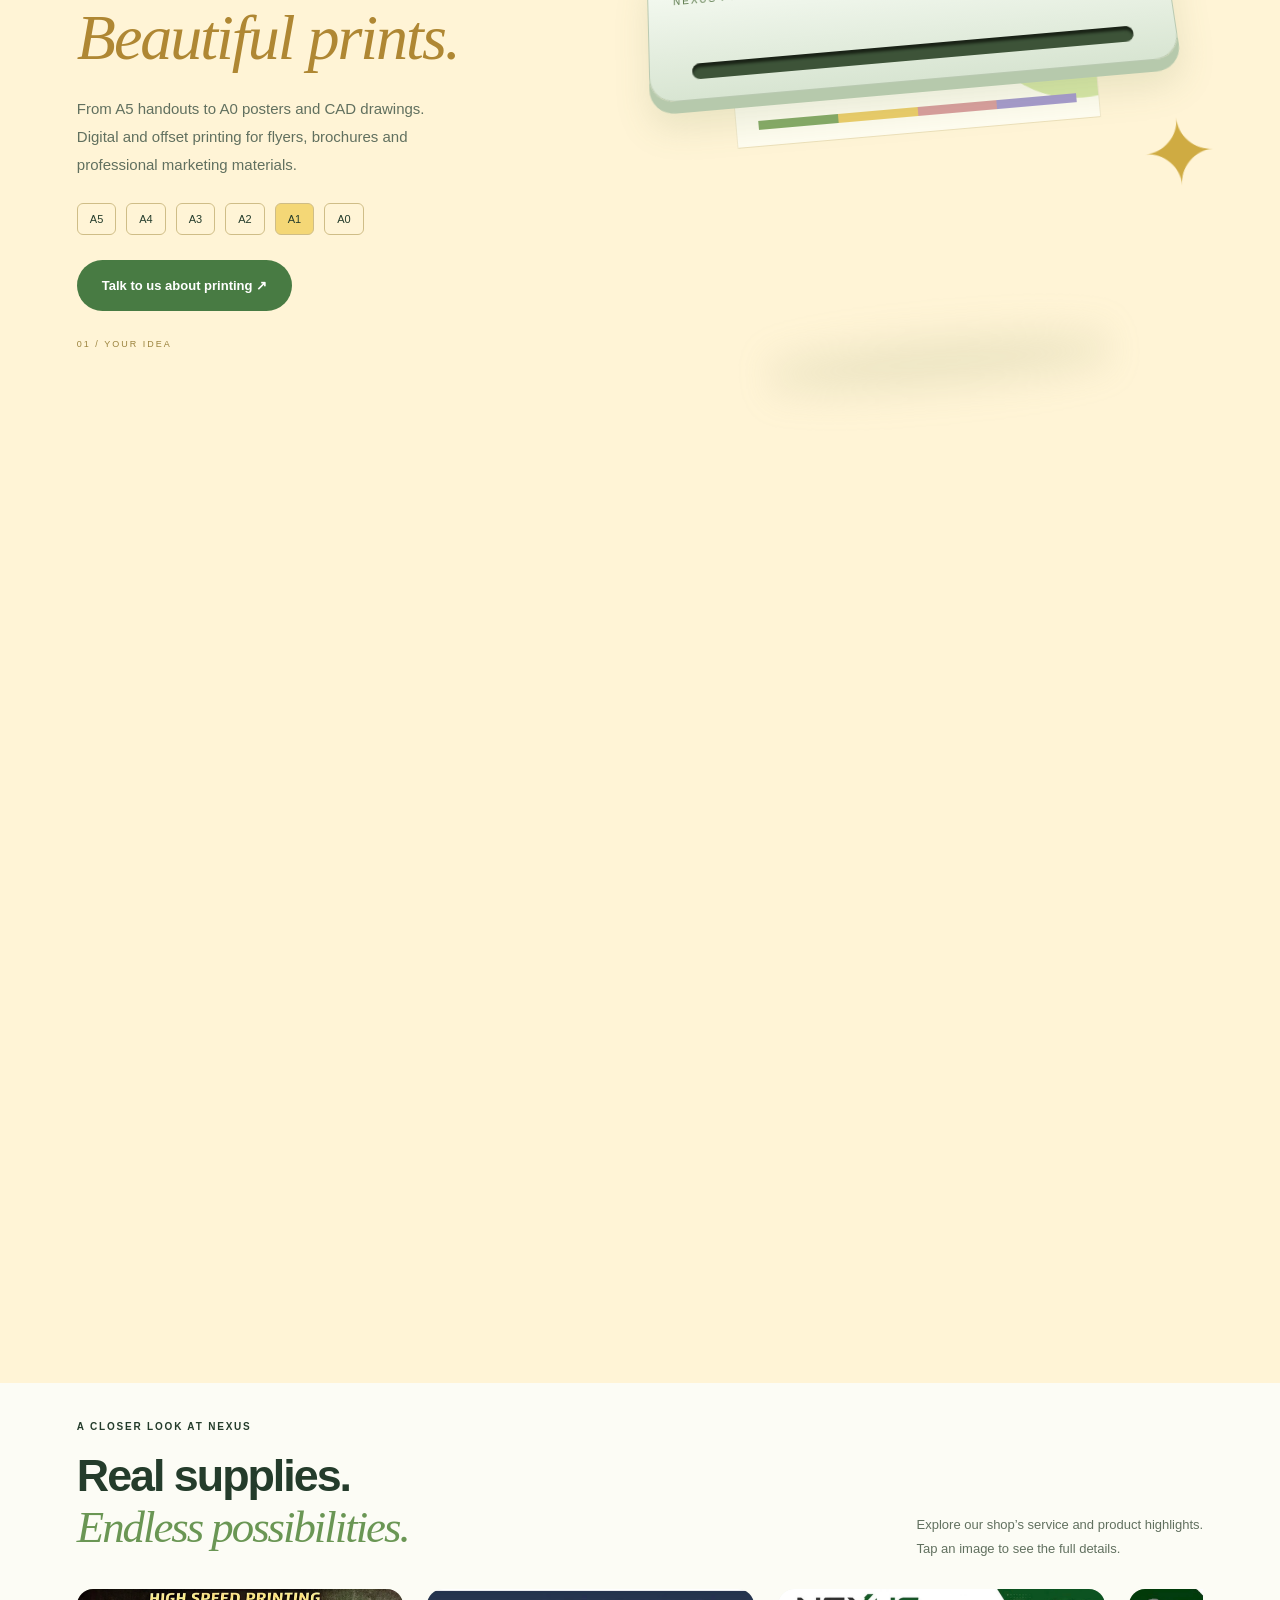
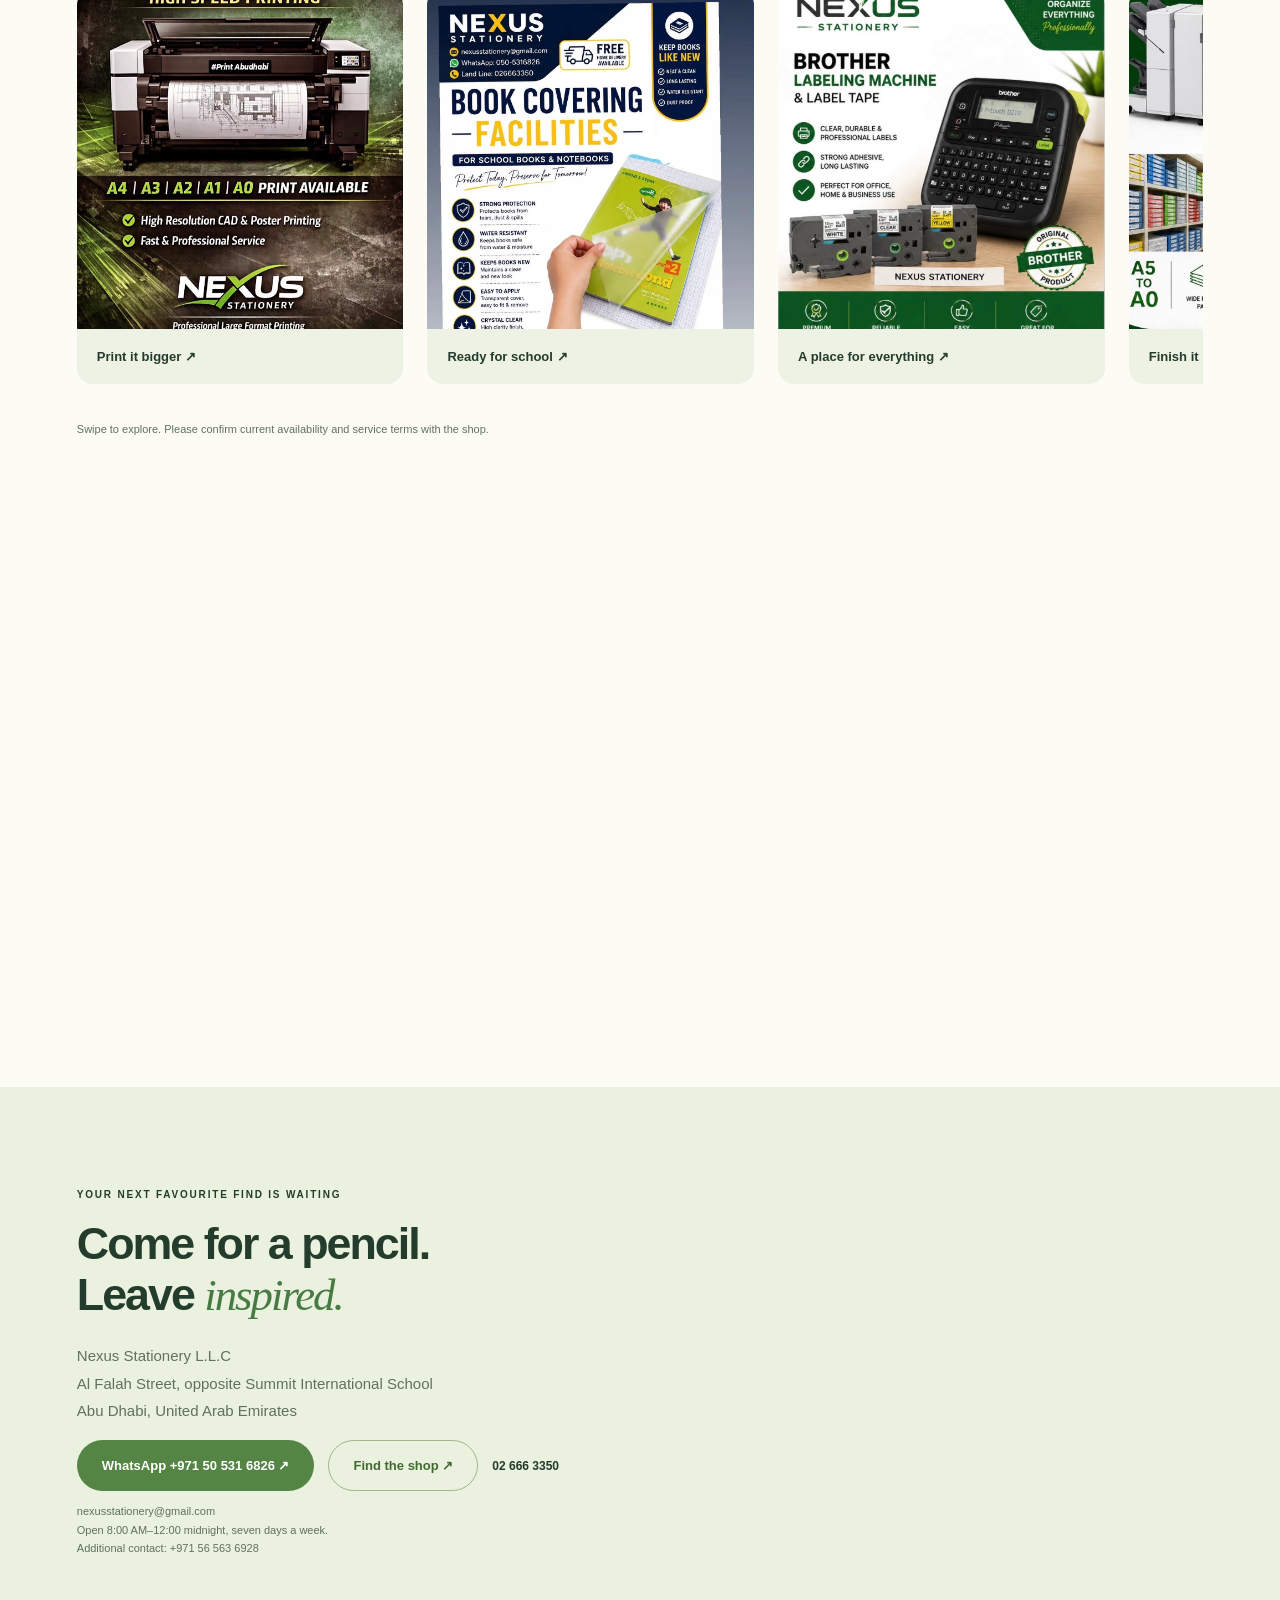
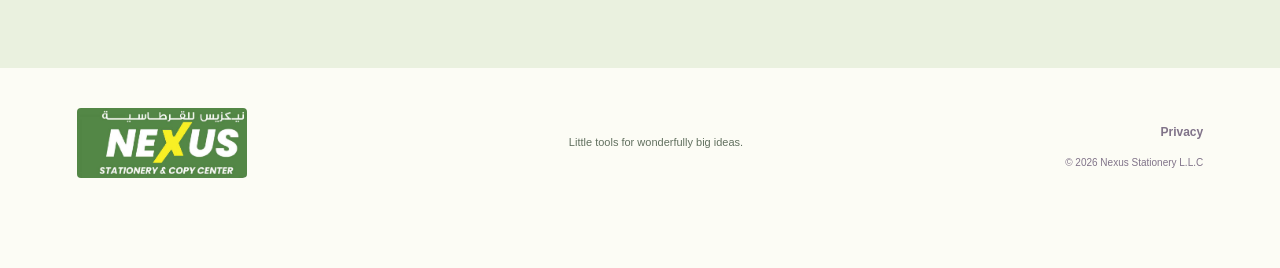
==== commit adecd07c: "Add files via upload" ====
--- a/index.html
+++ b/index.html
@@ -1,11 +1,12 @@
-<!doctype html><html lang="en"><head><meta charset="utf-8"><meta name="viewport" content="width=device-width, initial-scale=1"><title>Nexus Stationery | A little colour. A lot of possibility.</title><meta name="description" content="Explore school essentials, notebooks, art and craft supplies at Nexus Stationery, Al Falah Street, Abu Dhabi. Create your enquiry list and visit the shop."><meta name="theme-color" content="#fff9ed"><link rel="icon" href="assets/favicon.svg"><link rel="stylesheet" href="style.css?v=5"><script src="config.js?v=5" defer></script><script src="app.js?v=5" defer></script><script src="motion.js?v=5" defer></script><link rel="stylesheet" href="motion.css?v=5"><link rel="stylesheet" href="universe.css?v=5"><script src="physics.js?v=5" defer></script><script src="universe-software.js?v=5" defer></script><script src="universe.js?v=5" defer></script><link rel="stylesheet" href="light.css?v=5"><link rel="stylesheet" href="mobile.css?v=5"></head><body>
+<!DOCTYPE html>
+<html lang="en"><head><meta charset="utf-8"/><meta content="width=device-width, initial-scale=1" name="viewport"/><title>Nexus Stationery | A little colour. A lot of possibility.</title><meta content="Nexus Stationery &amp; Copy Center, Abu Dhabi. School and office supplies, leading brands, A0 to A5 printing, custom stamps and office equipment. Established 2015." name="description"/><meta content="#fff9ed" name="theme-color"/><link href="assets/favicon.svg" rel="icon"/><link href="style.css?v=7" rel="stylesheet"/><script defer="" src="config.js?v=7"></script><script defer="" src="app.js?v=7"></script><script defer="" src="motion.js?v=7"></script><link href="motion.css?v=7" rel="stylesheet"/><link href="universe.css?v=7" rel="stylesheet"/><script defer="" src="physics.js?v=7"></script><script defer="" src="universe-software.js?v=7"></script><script defer="" src="universe.js?v=7"></script><link href="light.css?v=7" rel="stylesheet"/><link href="mobile.css?v=7" rel="stylesheet"/><link href="profile.css?v=7" rel="stylesheet"/><link rel="stylesheet" href="delivery.css?v=7"></head><body>
 <a class="skip" href="#collections">Skip to collections</a><div class="announcement">LITTLE TOOLS. BIG IMAGINATIONS. <span>✦</span> STATIONERY · PRINTING · COPY CENTER · ABU DHABI</div>
-<header><a class="logo" href="#" aria-label="Nexus Stationery and Copy Center home"><img src="assets/nexus-logo.png" alt="Nexus Stationery & Copy Center — نيكسس للقرطاسية"></a><nav aria-label="Main navigation"><a href="#collections">Our supplies</a><a href="#printing">Printing & services</a><a href="#visit">Visit the shop ↗</a></nav><a class="header-contact" href="https://wa.me/971505316826" target="_blank" rel="noopener">WhatsApp us ↗</a></header>
-<main><section class="universe" id="universe" aria-label="Interactive 3D stationery universe"><canvas id="universeCanvas" aria-label="Animated three-dimensional pencils and notebooks. Use the controls below to change the scene."></canvas><div class="universe-fallback" aria-hidden="true"><img src="assets/pencils.svg" alt=""><img src="assets/notebooks.svg" alt=""><img src="assets/paint.svg" alt=""></div><div class="universe-grain"></div><div class="universe-top"><span>THE NEXUS IMAGINATION UNIVERSE</span><span class="live-label"><i></i> MADE TO EXPLORE</span></div><div class="universe-copy"><div class="eyebrow">FOR SCHOOL. FOR WORK. FOR YOUR NEXT BIG IDEA.</div><h1>Make room for<br><em>the extraordinary.</em></h1><p>Stationery that sparks ideas. Printing that brings them to life.<br>Your creative corner on Al Falah Street, Abu Dhabi.</p><a class="button universe-cta" href="#collections">Explore our supplies <span>↗</span></a></div><div class="universe-coordinate" aria-hidden="true">NEXUS / 001<br>IDEAS / ∞<br><span>IMAGINATION HAS NO COORDINATES.</span></div><div class="universe-controls"><div class="world-buttons" role="group" aria-label="Choose colour world"><button class="active" data-world="0" aria-pressed="true"><span class="world-dot violet"></span>Meadow</button><button data-world="1" aria-pressed="false"><span class="world-dot peach"></span>Sunshine</button><button data-world="2" aria-pressed="false"><span class="world-dot mint"></span>Blossom</button></div><div class="universe-actions"><button id="burstUniverse">Give them a nudge ↗</button><button id="pauseUniverse" aria-pressed="false">Pause motion Ⅱ</button></div></div><div class="universe-bottom"><span id="universeHint">TOUCH A FLOATING ITEM · WATCH IT SPRING BACK</span><a href="#story">SCROLL INTO THE STORY ↓</a></div></section><section class="story-scroll" id="story"><div class="story-sticky"><div class="story-caption"><div class="eyebrow">01 — THE IDEA FACTORY</div><h2 id="storyTitle">Start with<br><em>a blank page.</em></h2><p id="storyDescription">Every amazing thing begins with a small “what if?”.</p><a href="#collections" class="story-link">Meet your creative tools ↗</a></div><div class="story-world" aria-label="Scroll animation of a notebook opening and colours spreading"><div class="colour-cloud cloud-one"></div><div class="colour-cloud cloud-two"></div><svg class="story-strokes" viewBox="0 0 600 600" aria-hidden="true"><path class="stroke-one" d="M70 380C-30 120 500 15 510 250S65 550 160 290S560 340 550 480"/><path class="stroke-two" d="M90 170Q350 500 500 100"/></svg><div class="story-book"><div class="story-page"><span>hello,<br><b>possibility.</b></span><div class="page-doodle">✦</div><small>MADE OF IDEAS. MADE BY YOU.</small></div><div class="story-cover"><span>BIG<br>LITTLE<br>IDEAS.</span><b>✦</b></div></div><img class="story-tool tool-one" src="assets/pencils.svg" alt="Rainbow pencils"><img class="story-tool tool-two" src="assets/craft.svg" alt="Paper craft tools"><span class="story-star">✳</span></div><div class="story-progress"><span id="storyNumber">01</span><div><i></i></div><span>03</span></div></div></section><div class="ticker" aria-hidden="true"><div>WRITE YOUR STORY ✦ COLOUR OUTSIDE THE LINES ✦ MAKE SOMETHING YOU ✦ DREAM IN COLOUR ✦ WRITE YOUR STORY ✦ COLOUR OUTSIDE THE LINES ✦ MAKE SOMETHING YOU ✦ DREAM IN COLOUR ✦</div></div>
-<section class="collections section" id="collections"><div class="section-heading"><div><div class="eyebrow">YOUR NEXT GREAT IDEA STARTS HERE</div><h2>Good things for <em>every day.</em></h2></div><p>School days, work days and creative days.<br>Ask us on WhatsApp for details.</p></div><div class="catalog-tools"><div class="filters" role="group" aria-label="Filter collections"><button class="active" data-filter="All" aria-pressed="true">All the good stuff</button><button data-filter="School" aria-pressed="false">School days</button><button data-filter="Art" aria-pressed="false">Art & craft</button><button data-filter="Office" aria-pressed="false">Office essentials</button></div><label class="search"><span aria-hidden="true">⌕</span><input type="search" id="search" placeholder="Find your inspiration…" aria-label="Search collections"></label></div><div id="products" class="products"></div><p class="catalog-note">Explore our range. Message us for current brands, sizes and availability.</p></section>
-<section class="print-scroll" id="printing"><div class="print-sticky"><div class="print-copy"><div class="eyebrow">FROM YOUR SCREEN TO SOMETHING REAL</div><h2>Big plans.<br><em>Beautiful prints.</em></h2><p>From everyday documents to large-format CAD drawings and posters. Tell us what you need; we’ll help with the paper, size and finish.</p><div class="print-sizes"><span>A4</span><span>A3</span><span>A2</span><span>A1</span><span>A0</span></div><a class="button primary" href="https://wa.me/971505316826?text=Hello%20Nexus%2C%20I%20would%20like%20to%20ask%20about%20printing." target="_blank" rel="noopener">Talk to us about printing ↗</a><div class="print-step" aria-live="polite">01 / YOUR IDEA</div></div><div class="printer-world" aria-label="A colourful poster emerges from an illustrated printer as you scroll"><div class="printer-shadow"></div><div class="printed-sheet"><div class="poster-orbit"></div><span>THINK<br><b>BIGGER.</b></span><small>YOUR IDEAS, IN FULL COLOUR.</small><div class="poster-bars"></div></div><div class="printer-body"><div class="printer-top"></div><span>NEXUS / PRINT STUDIO</span><div class="printer-lights"><i></i><i></i><i></i></div><div class="printer-slot"></div></div><span class="print-spark">✦</span></div></div></section>
-<section class="services section" id="services"><div class="section-heading"><div><div class="eyebrow">MORE THAN A STATIONERY SHOP</div><h2>A little help.<br><em>A perfect finish.</em></h2></div><p>For classrooms, offices and everything in between.</p></div><div class="service-grid"><article class="service-card"><span class="service-number">01</span><h3>Print, scan & bind</h3><p>Document printing, large-format printing, scanning and spiral binding.</p><a href="https://wa.me/971505316826?text=Hello%20Nexus%2C%20please%20share%20details%20about%20printing%20and%20binding." target="_blank" rel="noopener">Ask about your project ↗</a></article><article class="service-card"><span class="service-number">02</span><h3>Ready for school</h3><p>School supplies, notebooks, creative materials and book-covering services.</p><a href="https://wa.me/971505316826?text=Hello%20Nexus%2C%20I%20need%20school%20supplies%20and%20book%20covering." target="_blank" rel="noopener">Send us your school list ↗</a></article><article class="service-card"><span class="service-number">03</span><h3>Keep work moving</h3><p>Office essentials, paper, toner, cartridges, label supplies and rubber stamps.</p><a href="https://wa.me/971505316826?text=Hello%20Nexus%2C%20I%20would%20like%20to%20enquire%20about%20office%20supplies." target="_blank" rel="noopener">Tell us what you need ↗</a></article></div></section>
-<section class="showcase section" id="showcase"><div class="section-heading"><div><div class="eyebrow">A CLOSER LOOK AT NEXUS</div><h2>Real supplies.<br><em>Endless possibilities.</em></h2></div><p>Explore our shop’s service and product highlights.<br>Tap an image to see the full details.</p></div><div class="photo-rail"><button class="photo-card" data-photo="large-format-printing.jpg" data-caption="Large-format CAD and poster printing"><img src="assets/large-format-printing.jpg" alt="Nexus large-format CAD and poster printing service" loading="lazy"><span>Print it bigger ↗</span></button><button class="photo-card" data-photo="book-covering.jpg" data-caption="School book and notebook covering"><img src="assets/book-covering.jpg" alt="Nexus school book-covering service" loading="lazy"><span>Ready for school ↗</span></button><button class="photo-card" data-photo="labels.jpg" data-caption="Labelling machines and label tapes"><img src="assets/labels.jpg" alt="Nexus labelling machine and tape selection" loading="lazy"><span>A place for everything ↗</span></button><button class="photo-card" data-photo="printing-binding.jpg" data-caption="Printing, scanning and spiral binding"><img src="assets/printing-binding.jpg" alt="Nexus printing, scanning and binding services" loading="lazy"><span>Finish it beautifully ↗</span></button></div><p class="small">Swipe to explore. Please confirm current availability and service terms with the shop.</p></section><section class="play-section section" id="play"><div class="play-copy"><div class="eyebrow">A LITTLE PLAY BEFORE YOU GO</div><h2>Every masterpiece<br>starts with a <em>doodle.</em></h2><p>Choose a colour. Make your mark.<br>There’s no wrong way to imagine.</p><div class="swatches" role="group" aria-label="Drawing colours"><button style="--swatch:#7951c9" data-color="#7951c9" aria-label="Purple" aria-pressed="true" class="selected"></button><button style="--swatch:#eb6d94" data-color="#eb6d94" aria-label="Pink" aria-pressed="false"></button><button style="--swatch:#f0ad32" data-color="#f0ad32" aria-label="Yellow" aria-pressed="false"></button><button style="--swatch:#329c92" data-color="#329c92" aria-label="Teal" aria-pressed="false"></button><button style="--swatch:#344465" data-color="#344465" aria-label="Navy" aria-pressed="false"></button></div><button class="text-button" id="clearCanvas">↺ A fresh start</button><p class="small">Your doodle stays in this browser session.</p></div><div class="drawing-paper"><div class="paper-top"><span>THE IMAGINATION STATION</span><span>✦</span></div><canvas id="doodle" aria-label="Freehand doodle canvas. Use a mouse or touch to draw."></canvas><button id="stamp" class="stamp">Add a star ✦</button><span class="paper-caption">Made by you. And a little magic.</span></div></section>
-<section class="visit section" id="visit"><div><div class="eyebrow">YOUR NEXT FAVOURITE FIND IS WAITING</div><h2>Come for a pencil.<br>Leave <em>inspired.</em></h2><p>Nexus Stationery L.L.C<br>Al Falah Street, Al Danah, Zone 1<br>Abu Dhabi, United Arab Emirates</p><div class="visit-actions"><a class="button whatsapp-button" href="https://wa.me/971505316826" target="_blank" rel="noopener">WhatsApp +971 50 531 6826 ↗</a><a class="button primary" href="https://www.google.com/maps/search/?api=1&query=Nexus+Stationery+Al+Falah+Abu+Dhabi" target="_blank" rel="noopener">Find the shop ↗</a><a class="text-button" href="tel:+97126663350">02 666 3350</a></div><p class="small"><a href="mailto:nexusstationery@gmail.com">nexusstationery@gmail.com</a><br>Call ahead for current opening hours and availability.</p></div><div class="store-photo"><img src="assets/storefront-enhanced.png" alt="Nexus Stationery storefront on Al Falah Street, Abu Dhabi" loading="lazy"><span>Your neighbourhood creative corner.</span></div></section></main>
-<footer><a class="logo" href="#" aria-label="Nexus Stationery and Copy Center home"><img src="assets/nexus-logo.png" alt="Nexus Stationery & Copy Center — نيكسس للقرطاسية"></a><p>Little tools for wonderfully big ideas.</p><div><button id="privacyButton" class="text-button">Privacy</button><span>© <span id="year"></span> Nexus Stationery L.L.C</span></div></footer>
-<dialog id="photoDialog"><div class="dialog-head"><h2 id="photoCaption">Nexus highlights</h2><button class="close" data-close="photoDialog" aria-label="Close image">×</button></div><img id="fullPhoto" alt=""><a class="button primary" href="https://wa.me/971505316826" target="_blank" rel="noopener">Ask us on WhatsApp ↗</a></dialog><dialog id="privacyDialog"><div class="dialog-head"><h2>Your privacy</h2><button class="close" data-close="privacyDialog" aria-label="Close privacy information">×</button></div><p>This website has no checkout, account registration or analytics cookies. Doodles stay in this browser session and are not uploaded.</p><p>WhatsApp, email and maps open only when you choose their links. Their own privacy policies apply. No message is sent automatically.</p></dialog><a class="floating-whatsapp" href="https://wa.me/971505316826" target="_blank" rel="noopener" aria-label="Chat with Nexus on WhatsApp">WhatsApp <span>↗</span></a><div id="toast" role="status" aria-live="polite"></div><div id="confetti" aria-hidden="true"></div></body></html>+<header><a aria-label="Nexus Stationery and Copy Center home" class="logo" href="#"><img alt="Nexus Stationery &amp; Copy Center — نيكسس للقرطاسية" src="assets/nexus-logo.png"/></a><nav aria-label="Main navigation"><a href="#collections">Our supplies</a><a href="#services">Our services</a><a href="#about">About us</a><a href="#visit">Visit us ↗</a></nav><a class="header-contact" href="https://wa.me/971505316826" rel="noopener" target="_blank">WhatsApp us ↗</a></header>
+<main><section aria-label="Interactive 3D stationery universe" class="universe" id="universe"><canvas aria-label="Animated three-dimensional pencils and notebooks. Use the controls below to change the scene." id="universeCanvas"></canvas><div aria-hidden="true" class="universe-fallback"><img alt="" src="assets/pencils.svg"/><img alt="" src="assets/notebooks.svg"/><img alt="" src="assets/paint.svg"/></div><div class="universe-grain"></div><div class="universe-top"><span>THE NEXUS IMAGINATION UNIVERSE</span><span class="live-label"><i></i> MADE TO EXPLORE</span></div><div class="universe-copy"><div class="eyebrow">FOR SCHOOL. FOR WORK. FOR YOUR NEXT BIG IDEA.</div><h1>Make room for<br/><em>the extraordinary.</em></h1><p>Stationery that sparks ideas. Printing that brings them to life.<br/>Your creative corner on Al Falah Street, Abu Dhabi.</p><a class="button universe-cta" href="#collections">Explore our supplies <span>↗</span></a></div><div aria-hidden="true" class="universe-coordinate">NEXUS / 001<br/>IDEAS / ∞<br/><span>IMAGINATION HAS NO COORDINATES.</span></div><div class="universe-controls"><div aria-label="Choose colour world" class="world-buttons" role="group"><button aria-pressed="true" class="active" data-world="0"><span class="world-dot violet"></span>Meadow</button><button aria-pressed="false" data-world="1"><span class="world-dot peach"></span>Sunshine</button><button aria-pressed="false" data-world="2"><span class="world-dot mint"></span>Blossom</button></div><div class="universe-actions"><button id="burstUniverse">Give them a nudge ↗</button><button aria-pressed="false" id="pauseUniverse">Pause motion Ⅱ</button></div></div><div class="universe-bottom"><span id="universeHint">TOUCH A FLOATING ITEM · WATCH IT SPRING BACK</span><a href="#collections">EXPLORE OUR SUPPLIES ↓</a></div></section><div aria-hidden="true" class="ticker"><div>WRITE YOUR STORY ✦ COLOUR OUTSIDE THE LINES ✦ MAKE SOMETHING YOU ✦ DREAM IN COLOUR ✦ WRITE YOUR STORY ✦ COLOUR OUTSIDE THE LINES ✦ MAKE SOMETHING YOU ✦ DREAM IN COLOUR ✦</div></div>
+<section class="collections section" id="collections"><div class="eyebrow">OUR SUPPLIES · FOR EVERY KIND OF DAY</div><div class="section-heading"><h2>Little essentials.<br/><em>Big possibilities.</em></h2><p>School supplies and office supplies, thoughtfully grouped.<br/>Tap any product image for a closer look.</p></div><div class="brand-panel"><h3>Brands in our range</h3><div class="brand-list"><div class="brand-logo"><img src="assets/brand-hp.png" alt="HP" loading="lazy"></div><div class="brand-logo"><img src="assets/brand-epson.png" alt="Epson" loading="lazy"></div><div class="brand-logo"><img src="assets/brand-pentel.png" alt="Pentel" loading="lazy"></div><div class="brand-logo"><img src="assets/brand-dymo.png" alt="DYMO" loading="lazy"></div><div class="brand-logo"><img src="assets/brand-faber-castell.png" alt="Faber-Castell" loading="lazy"></div><div class="brand-logo"><img src="assets/brand-kangaro.png" alt="Kangaro" loading="lazy"></div><div class="brand-logo"><img src="assets/brand-pilot.png" alt="Pilot" loading="lazy"></div><div class="brand-logo"><img src="assets/brand-deli.png" alt="Deli" loading="lazy"></div><div class="brand-logo"><img src="assets/brand-brother.png" alt="Brother" loading="lazy"></div><div class="brand-logo"><img src="assets/brand-canon.png" alt="Canon" loading="lazy"></div></div><p class="additional-brands">Also in our range: Casio · Double A · ONEX · Smart Ink</p><p class="small">Explore the brands featured in our company profile. Please check current models and availability with the shop.</p></div><div class="catalog-tools"><div aria-label="Filter supplies" class="filters" role="group"><button aria-pressed="true" class="active" data-filter="All">All supplies</button><button aria-pressed="false" data-filter="School">School supplies</button><button aria-pressed="false" data-filter="Office">Office supplies</button></div><label class="search"><span aria-hidden="true">⌕</span><input aria-label="Search supplies" id="search" placeholder="Search products or brands…" type="search"/></label></div><div id="products"></div><p class="catalog-note">For students, families, offices, retail customers and wholesale buyers.</p></section><section class="section delivery" aria-labelledby="delivery-title"><div class="delivery-copy"><div class="eyebrow">FROM OUR SHOP TO YOUR DOOR</div><h2 id="delivery-title">Your essentials.<br><em>Delivered for free.</em></h2><p>Free delivery across Abu Dhabi, for school supplies, office essentials and everything in between.</p><a class="button primary" href="https://wa.me/971505316826?text=Hello%20Nexus%2C%20I%20would%20like%20to%20ask%20about%20free%20delivery." target="_blank" rel="noopener">Arrange your delivery ↗</a></div><div class="delivery-scene" role="img" aria-label="Animated Nexus delivery van carrying stationery across Abu Dhabi"><div class="delivery-sun"></div><div class="delivery-city"><i></i><i></i><i></i><i></i><i></i></div><div class="delivery-road"></div><div class="delivery-van"><div class="van-box"><b>NEXUS</b><small>STATIONERY TO YOUR DOOR</small><span>FREE DELIVERY</span></div><div class="van-cab"><i></i></div><div class="van-wheel wheel-back"></div><div class="van-wheel wheel-front"></div><div class="van-parcel"></div></div><div class="delivery-caption">ACROSS ABU DHABI <span>✦</span></div></div></section><section class="section about" id="about"><div class="eyebrow">OVERVIEW · ESTABLISHED 2015</div><div class="about-grid"><div><h2>Your neighbourhood shop.<br/><em>A world of possibilities.</em></h2><p>Since 2015, Nexus Stationery has served Abu Dhabi with stationery, printing solutions and office equipment. Find us on Al Falah Street, opposite Summit International School.</p><p>From a child’s first pencil case to a fully equipped workplace, we bring together reliable products, creative ideas and personal service for offices, retail customers and wholesale clients.</p></div><button class="about-photo" data-caption="Nexus Stationery &amp; Copy Center, Al Falah Street" data-photo="storefront.jpg"><img alt="Nexus Stationery shop front" loading="lazy" src="assets/storefront.jpg"/><span>Take a closer look ↗</span></button></div><div class="purpose-grid"><article><span>01 / OUR VISION</span><h3>Your first stop for<br/>what comes next.</h3><p>To be Abu Dhabi’s go-to destination for stationery, printing and office equipment, bringing quality and convenience to businesses and individuals.</p></article><article><span>02 / OUR MISSION</span><h3>Everything you need.<br/>Service you can count on.</h3><ul><li>One destination for stationery, printing and office equipment.</li><li>Quality products at competitive prices, with free delivery across Abu Dhabi.</li><li>Innovative, reliable tools for businesses and individuals.</li><li>Personal service, fast responses and customer satisfaction.</li></ul></article></div></section>
+
+<section class="section values" id="values"><div class="eyebrow">OUR VALUES</div><h2>Good supplies.<br/><em>Even better service.</em></h2><div class="values-grid"><article><h3>Quality</h3><p>Materials selected for durability and everyday performance.</p></article><article><h3>Convenience</h3><p>Free delivery across Abu Dhabi, making supplies easier to access.</p></article><article><h3>Customer focus</h3><p>Tailored solutions and responsive support, with your needs first.</p></article><article><h3>Innovation</h3><p>A growing range of tools and services for changing needs.</p></article></div><div class="why"><h3>Why choose Nexus?</h3><ul><li><b>Free delivery across Abu Dhabi</b><span>Complimentary delivery for orders large and small.</span></li><li><b>A one-stop shop</b><span>Stationery, printing and office equipment together.</span></li><li><b>Custom solutions</b><span>Printing and stamp making tailored to your project.</span></li><li><b>Competitive pricing</b><span>Options for both retail and wholesale customers.</span></li><li><b>Local expertise</b><span>Serving the Abu Dhabi community since 2015.</span></li></ul></div></section><section class="services section" id="services"><div class="eyebrow">OUR PRODUCTS &amp; SERVICES</div><div class="section-heading"><h2>Bring the idea.<br/><em>We’ll help finish it.</em></h2><p>Printing, personalisation and practical support,<br/>all in one place.</p></div><div class="service-grid"><article class="service-card"><span class="service-number">01</span><h3>A0 to A5 printing</h3><p>Posters, flyers, brochures, CAD drawings and everyday documents, from small pages to big ideas.</p></article><article class="service-card"><span class="service-number">02</span><h3>Offset printing</h3><p>Cost-effective bulk printing for professional marketing materials and larger runs.</p></article><article class="service-card"><span class="service-number">03</span><h3>Digital printing</h3><p>Vibrant prints for small and medium runs with a quick turnaround.</p></article><article class="service-card"><span class="service-number">04</span><h3>Custom stamp making</h3><p>Personalised stamps for businesses, schools and individual use.</p></article><article class="service-card"><span class="service-number">05</span><h3>Scanning &amp; finishing</h3><p>Document scanning, spiral binding, lamination and book covering for a neat finish.</p></article><article class="service-card"><span class="service-number">06</span><h3>Office equipment</h3><p>Printers, scanners, shredders, binding machines, paper cutters and labelling tools for productive workspaces.</p></article></div></section><section class="story-scroll" id="story"><div class="story-sticky"><div class="story-caption"><div class="eyebrow">01 — THE IDEA FACTORY</div><h2 id="storyTitle">Start with<br/><em>a blank page.</em></h2><p id="storyDescription">Every amazing thing begins with a small “what if?”.</p><a class="story-link" href="#collections">Meet your creative tools ↗</a></div><div aria-label="Scroll animation of a notebook opening and colours spreading" class="story-world"><div class="colour-cloud cloud-one"></div><div class="colour-cloud cloud-two"></div><svg aria-hidden="true" class="story-strokes" viewbox="0 0 600 600"><path class="stroke-one" d="M70 380C-30 120 500 15 510 250S65 550 160 290S560 340 550 480"></path><path class="stroke-two" d="M90 170Q350 500 500 100"></path></svg><div class="story-book"><div class="story-page"><span>hello,<br/><b>possibility.</b></span><div class="page-doodle">✦</div><small>MADE OF IDEAS. MADE BY YOU.</small></div><div class="story-cover"><span>BIG<br/>LITTLE<br/>IDEAS.</span><b>✦</b></div></div><img alt="Rainbow pencils" class="story-tool tool-one" src="assets/pencils.svg"/><img alt="Paper craft tools" class="story-tool tool-two" src="assets/craft.svg"/><span class="story-star">✳</span></div><div class="story-progress"><span id="storyNumber">01</span><div><i></i></div><span>03</span></div></div></section><section class="print-scroll" id="printing"><div class="print-sticky"><div class="print-copy"><div class="eyebrow">FROM YOUR SCREEN TO SOMETHING REAL</div><h2>Big plans.<br/><em>Beautiful prints.</em></h2><p>From A5 handouts to A0 posters and CAD drawings. Digital and offset printing for flyers, brochures and professional marketing materials.</p><div class="print-sizes"><span>A5</span><span>A4</span><span>A3</span><span>A2</span><span>A1</span><span>A0</span></div><a class="button primary" href="https://wa.me/971505316826?text=Hello%20Nexus%2C%20I%20would%20like%20to%20ask%20about%20printing." rel="noopener" target="_blank">Talk to us about printing ↗</a><div aria-live="polite" class="print-step">01 / YOUR IDEA</div></div><div aria-label="A colourful poster emerges from an illustrated printer as you scroll" class="printer-world"><div class="printer-shadow"></div><div class="printed-sheet"><div class="poster-orbit"></div><span>THINK<br/><b>BIGGER.</b></span><small>YOUR IDEAS, IN FULL COLOUR.</small><div class="poster-bars"></div></div><div class="printer-body"><div class="printer-top"></div><span>NEXUS / PRINT STUDIO</span><div class="printer-lights"><i></i><i></i><i></i></div><div class="printer-slot"></div></div><span class="print-spark">✦</span></div></div></section>
+<section class="showcase section" id="showcase"><div class="section-heading"><div><div class="eyebrow">A CLOSER LOOK AT NEXUS</div><h2>Real supplies.<br/><em>Endless possibilities.</em></h2></div><p>Explore our shop’s service and product highlights.<br/>Tap an image to see the full details.</p></div><div class="photo-rail"><button class="photo-card" data-caption="Large-format CAD and poster printing" data-photo="large-format-printing.jpg"><img alt="Nexus large-format CAD and poster printing service" loading="lazy" src="assets/large-format-printing.jpg"/><span>Print it bigger ↗</span></button><button class="photo-card" data-caption="School book and notebook covering" data-photo="book-covering.jpg"><img alt="Nexus school book-covering service" loading="lazy" src="assets/book-covering.jpg"/><span>Ready for school ↗</span></button><button class="photo-card" data-caption="Labelling machines and label tapes" data-photo="labels.jpg"><img alt="Nexus labelling machine and tape selection" loading="lazy" src="assets/labels.jpg"/><span>A place for everything ↗</span></button><button class="photo-card" data-caption="Printing, scanning and spiral binding" data-photo="printing-binding.jpg"><img alt="Nexus printing, scanning and binding services" loading="lazy" src="assets/printing-binding.jpg"/><span>Finish it beautifully ↗</span></button></div><p class="small">Swipe to explore. Please confirm current availability and service terms with the shop.</p></section><section class="play-section section" id="play"><div class="play-copy"><div class="eyebrow">A LITTLE PLAY BEFORE YOU GO</div><h2>Every masterpiece<br/>starts with a <em>doodle.</em></h2><p>Choose a colour. Make your mark.<br/>There’s no wrong way to imagine.</p><div aria-label="Drawing colours" class="swatches" role="group"><button aria-label="Purple" aria-pressed="true" class="selected" data-color="#7951c9" style="--swatch:#7951c9"></button><button aria-label="Pink" aria-pressed="false" data-color="#eb6d94" style="--swatch:#eb6d94"></button><button aria-label="Yellow" aria-pressed="false" data-color="#f0ad32" style="--swatch:#f0ad32"></button><button aria-label="Teal" aria-pressed="false" data-color="#329c92" style="--swatch:#329c92"></button><button aria-label="Navy" aria-pressed="false" data-color="#344465" style="--swatch:#344465"></button></div><button class="text-button" id="clearCanvas">↺ A fresh start</button><p class="small">Your doodle stays in this browser session.</p></div><div class="drawing-paper"><div class="paper-top"><span>THE IMAGINATION STATION</span><span>✦</span></div><canvas aria-label="Freehand doodle canvas. Use a mouse or touch to draw." id="doodle"></canvas><button class="stamp" id="stamp">Add a star ✦</button><span class="paper-caption">Made by you. And a little magic.</span></div></section>
+<section class="visit section" id="visit"><div><div class="eyebrow">YOUR NEXT FAVOURITE FIND IS WAITING</div><h2>Come for a pencil.<br/>Leave <em>inspired.</em></h2><p>Nexus Stationery L.L.C<br/>Al Falah Street, opposite Summit International School<br/>Abu Dhabi, United Arab Emirates</p><div class="visit-actions"><a class="button whatsapp-button" href="https://wa.me/971505316826" rel="noopener" target="_blank">WhatsApp +971 50 531 6826 ↗</a><a class="button primary" href="https://www.google.com/maps/search/?api=1&amp;query=Nexus+Stationery+Al+Falah+Abu+Dhabi" rel="noopener" target="_blank">Find the shop ↗</a><a class="text-button" href="tel:+97126663350">02 666 3350</a></div><p class="small"><a href="mailto:nexusstationery@gmail.com">nexusstationery@gmail.com</a><br/>Open 8:00 AM–12:00 midnight, seven days a week.<br/>Additional contact: <a href="tel:+971565636928">+971 56 563 6928</a></p></div><div aria-label="View Nexus storefront image" class="store-photo" data-caption="Nexus Stationery storefront" data-photo="storefront-enhanced.png" role="button" tabindex="0"><img alt="Nexus Stationery storefront on Al Falah Street, Abu Dhabi" loading="lazy" src="assets/storefront-enhanced.png"/><span>Your neighbourhood creative corner.</span></div></section></main>
+<footer><a aria-label="Nexus Stationery and Copy Center home" class="logo" href="#"><img alt="Nexus Stationery &amp; Copy Center — نيكسس للقرطاسية" src="assets/nexus-logo.png"/></a><p>Little tools for wonderfully big ideas.</p><div><button class="text-button" id="privacyButton">Privacy</button><span>© <span id="year"></span> Nexus Stationery L.L.C</span></div></footer>
+<dialog id="photoDialog"><div class="dialog-head"><h2 id="photoCaption">Nexus highlights</h2><button aria-label="Close image" class="close" data-close="photoDialog">×</button></div><img alt="" id="fullPhoto"/></dialog><dialog id="privacyDialog"><div class="dialog-head"><h2>Your privacy</h2><button aria-label="Close privacy information" class="close" data-close="privacyDialog">×</button></div><p>This website has no checkout, account registration or analytics cookies. Doodles stay in this browser session and are not uploaded.</p><p>WhatsApp, email and maps open only when you choose their links. Their own privacy policies apply. No message is sent automatically.</p></dialog><a aria-label="Chat with Nexus on WhatsApp" class="floating-whatsapp" href="https://wa.me/971505316826" rel="noopener" target="_blank">WhatsApp <span>↗</span></a><div aria-live="polite" id="toast" role="status"></div><div aria-hidden="true" id="confetti"></div></body></html>
--- a/profile.css
+++ b/profile.css
@@ -0,0 +1,4 @@
+.brand-panel{margin:35px 0;background:#f0f3e8;border:1px solid #e0e8d6;border-radius:18px;padding:28px}.brand-panel h3{font-size:12px;letter-spacing:2px;text-transform:uppercase;margin:0 0 22px}.brand-list{display:flex;flex-wrap:wrap;gap:12px}.brand-list span{display:flex;align-items:center;justify-content:center;min-width:100px;padding:13px 20px;background:#fffef7;border-radius:9px;font-size:19px;font-weight:bold;color:#41693b}.brand-list span:nth-child(3n){font-family:Georgia,serif;font-style:italic}.brand-panel .small{margin:20px 0 0}.supply-group{margin:45px 0 65px}.group-title{display:flex;align-items:center;justify-content:space-between;gap:20px;border-top:1px solid #cbd8c3;padding:25px 0}.group-title h3{font-size:34px;letter-spacing:-1px;margin:8px 0}.group-title span{font-size:11px;letter-spacing:1px;color:#718567}.product-image{width:100%;border:1px solid #e2e7db;cursor:zoom-in;background:#f2f2ef;padding:0}.product-image img,.product:nth-child(2) .product-image img{object-fit:contain;padding:16px}.product h4{font-size:18px;line-height:1.35;margin:16px 0 8px}.view-image{position:absolute;right:12px;bottom:12px;padding:9px 12px;background:#fffef6ed;border:1px solid #e3e7dc;border-radius:22px;font-size:10px}.more-products{display:flex;margin:30px auto 0;border-color:#9eb68d;background:#f3f6e9;min-height:48px}.about{background:#eef3e5}.about-grid{display:grid;grid-template-columns:1.1fr 1fr;align-items:center;gap:60px}.about-photo{padding:0;background:#fffdf3;border:0;border-radius:18px;overflow:hidden;cursor:zoom-in;transform:rotate(2deg)}.about-photo img{width:100%;display:block;aspect-ratio:1.3;object-fit:cover}.about-photo span{display:block;padding:16px;font-size:12px;text-align:left}.purpose-grid{display:grid;grid-template-columns:1fr 1fr;gap:25px;margin-top:55px}.purpose-grid article{padding:35px;background:#fffdf4;border-radius:16px}.purpose-grid article>span{font-size:10px;letter-spacing:2px}.purpose-grid h3{font-size:29px;line-height:1.25;letter-spacing:-1px}.purpose-grid ul{padding-left:20px;color:#61705f;line-height:1.8;font-size:15px}.purpose-grid li{margin:10px 0}.values-grid{display:grid;grid-template-columns:repeat(4,1fr);gap:25px;margin:35px 0 45px}.values-grid article{border-top:3px solid #b5cd91;padding-top:15px}.values-grid h3{font-size:21px}.why{display:grid;grid-template-columns:1fr 2fr;gap:45px;background:#fcf3d9;border-radius:18px;padding:35px}.why h3{font:italic 35px Georgia;margin:0}.why ul{padding:0;margin:0;list-style:none}.why li{display:grid;grid-template-columns:1fr 1.2fr;gap:25px;padding:17px 0;border-bottom:1px solid #e7ddbf;font-size:14px;line-height:1.65}.why li:last-child{border:0}.why span{color:#6e745d}.service-grid{grid-template-columns:repeat(3,minmax(0,1fr))}.service-card p{min-height:0}.store-photo[role=button]{cursor:zoom-in}.filters button{min-height:44px}#photoDialog .dialog-head{position:sticky;top:-18px;background:var(--cream);z-index:1}#fullPhoto{max-height:75svh}.print-sizes{flex-wrap:wrap}
+@media(max-width:950px){.brand-panel{padding:22px 18px;margin:25px 0}.brand-list{gap:8px}.brand-list span{font-size:16px;min-width:0;flex:1 0 28%;padding:12px 8px}.group-title{gap:10px;align-items:end}.group-title h3{font-size:29px}.group-title>span{font-size:10px;text-align:right}.supply-group{margin:30px 0 45px}.product h4{font-size:16px}.product-image img,.product:nth-child(2) .product-image img{padding:8px}.view-image{font-size:10px;padding:8px;bottom:7px;right:7px}.about-grid,.purpose-grid,.why{grid-template-columns:1fr;gap:24px}.about-photo{transform:none}.purpose-grid{margin-top:30px}.purpose-grid article{padding:25px}.purpose-grid h3{font-size:26px}.values-grid{grid-template-columns:repeat(2,1fr);gap:20px}.values-grid p{font-size:14px}.why{padding:25px}.why li{grid-template-columns:1fr;gap:4px}.service-grid{grid-template-columns:1fr}.story-scroll{height:calc(100svh + 850px)}.story-sticky{position:sticky;top:0;height:100svh;min-height:0;padding:24px 6%;display:flex;overflow:hidden}.story-caption{flex:none;min-height:215px}.story-caption h2{font-size:clamp(29px,7vw,40px);margin:10px 0}.story-caption p{font-size:14px;line-height:1.5}.story-link{margin-top:4px}.story-world{margin-top:10px}.story-progress{margin-top:auto;flex:none;padding-top:8px}.story-caption h2 em{display:block}header nav{gap:10px;font-size:11px}.print-sizes{gap:6px}.print-sizes span{padding:8px 10px}}
+@media(max-height:500px) and (max-width:950px){.story-caption{min-height:145px}.story-caption .eyebrow,.story-link{display:none}.story-caption h2{font-size:27px}.story-caption h2 em{display:inline}.story-caption h2 br{display:none}.story-sticky{padding-top:12px;padding-bottom:12px}.story-caption p{font-size:12px;margin:6px 0}.story-world{margin-top:0}}
+@media(prefers-reduced-motion:reduce){.story-scroll{height:auto}.story-sticky{position:relative;height:auto}.story-world{margin-top:20px}.story-progress{margin-top:20px}}
--- a/delivery.css
+++ b/delivery.css
@@ -0,0 +1 @@
+.brand-list{display:grid;grid-template-columns:repeat(5,minmax(0,1fr));gap:18px}.brand-logo{height:88px;display:flex;align-items:center;justify-content:center;overflow:hidden;border-radius:10px}.brand-logo img{display:block;width:100%;height:100%;object-fit:contain;mix-blend-mode:multiply}.additional-brands{font-size:13px;margin:20px 0 0}.about-photo img,.store-photo img{width:100%;height:auto!important;aspect-ratio:auto!important;object-fit:contain!important;transform:none!important}.about-photo,.store-photo{transform:none}.delivery{max-width:none;background:#f6edc8;display:grid;grid-template-columns:1fr 1fr;align-items:center;gap:50px;padding:65px max(6%,calc((100% - 1268px)/2));overflow:hidden}.delivery-copy{max-width:510px}.delivery-copy h2 em{color:#76914c}.delivery-scene{height:320px;position:relative;isolation:isolate}.delivery-sun{position:absolute;top:10px;right:30px;width:85px;height:85px;border-radius:50%;background:#e8bd50}.delivery-city{position:absolute;bottom:83px;left:0;right:0;display:flex;align-items:end;justify-content:space-around;gap:14px;opacity:.35}.delivery-city i{width:55px;height:115px;background:repeating-linear-gradient(0deg,transparent 0 20px,#f6edc8 20px 26px),#a0b68a;border-radius:4px 4px 0 0}.delivery-city i:nth-child(2){height:160px;width:35px}.delivery-city i:nth-child(3){height:85px;width:85px}.delivery-city i:nth-child(4){height:140px}.delivery-city i:nth-child(5){height:100px}.delivery-road{position:absolute;left:-10%;right:-10%;bottom:60px;height:24px;background:#c5cea4;border-radius:30px}.delivery-road:after{content:'';position:absolute;top:10px;left:0;width:100%;height:3px;background:repeating-linear-gradient(90deg,#fffce9 0 30px,transparent 30px 70px);animation:road-drive 1.4s linear infinite}.delivery-van{position:absolute;left:50%;bottom:76px;width:300px;height:160px;transform:translateX(-50%);animation:van-float 2s ease-in-out infinite}.van-box{position:absolute;left:10px;bottom:20px;width:190px;height:120px;background:#548544;border:3px solid #416d34;border-radius:12px 8px 4px 4px;color:#fffce6;padding:22px 15px;box-shadow:inset 0 7px #72985c}.van-box b{font-size:32px;font-style:italic;letter-spacing:1px}.van-box small{display:block;font-size:6px;letter-spacing:1px}.van-box span{display:inline-block;font-size:8px;letter-spacing:1px;background:#f6dc76;color:#36552d;border-radius:10px;padding:5px 9px;margin-top:10px}.van-cab{position:absolute;bottom:20px;right:10px;width:95px;height:94px;background:#83a665;border-radius:8px 35px 8px 0;border:3px solid #416d34}.van-cab i{display:block;width:63px;height:38px;background:#e1f0e8;border-radius:4px 21px 4px 4px;margin:10px 10px;border:3px solid #416d34}.van-wheel{position:absolute;bottom:0;width:42px;height:42px;border-radius:50%;background:conic-gradient(#60705c 0deg 90deg,#354b32 90deg 180deg,#60705c 180deg 270deg,#354b32 270deg);border:9px solid #30462e;animation:wheel-drive 1s linear infinite}.wheel-back{left:35px}.wheel-front{right:27px}.van-parcel{position:absolute;top:0;left:65px;width:65px;height:21px;background:#d9aa5c;border:2px solid #b48b4f;border-radius:3px}.van-parcel:after{content:'';position:absolute;left:28px;width:10px;height:100%;background:#f7d59b}.delivery-caption{position:absolute;bottom:16px;left:0;right:0;text-align:center;font-size:10px;letter-spacing:3px;color:#627a4e}.delivery-caption span{padding-left:20px;color:#ac8b2c}@keyframes van-float{0%,100%{transform:translateX(-50%) translateY(0) rotate(-.5deg)}50%{transform:translateX(-50%) translateY(-4px) rotate(.5deg)}}@keyframes wheel-drive{to{rotate:360deg}}@keyframes road-drive{to{transform:translateX(-70px)}}@media(max-width:950px){.brand-list{grid-template-columns:repeat(3,minmax(0,1fr));gap:12px}.brand-logo{height:65px}.delivery{grid-template-columns:1fr;padding:45px 6%;gap:25px}.delivery-copy p{font-size:15px}.delivery-scene{height:290px}.delivery-copy .button{min-height:46px;font-size:13px}.delivery-van{scale:.9;transform-origin:center bottom}}@media(max-width:360px){.brand-list{grid-template-columns:repeat(2,minmax(0,1fr))}.delivery-van{scale:.8}}@media(prefers-reduced-motion:reduce){.delivery-van,.van-wheel,.delivery-road:after{animation:none}}
